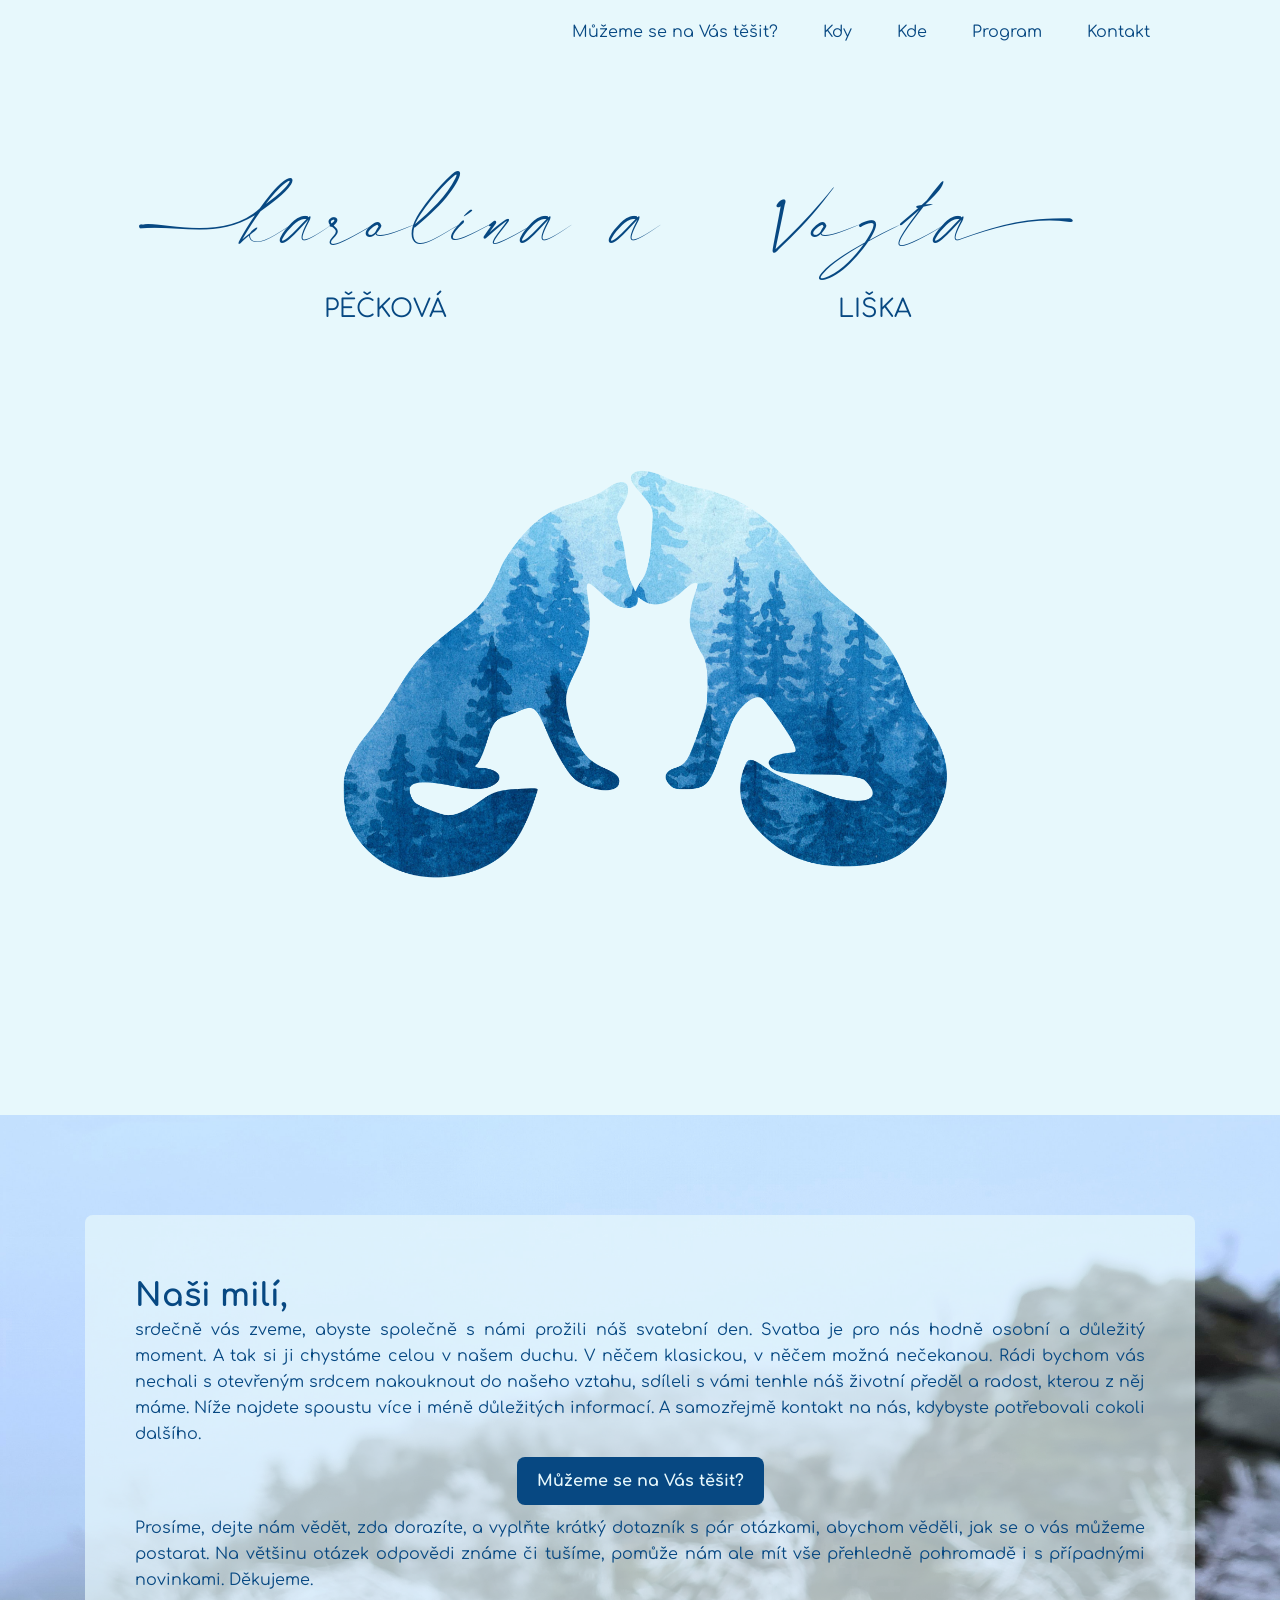
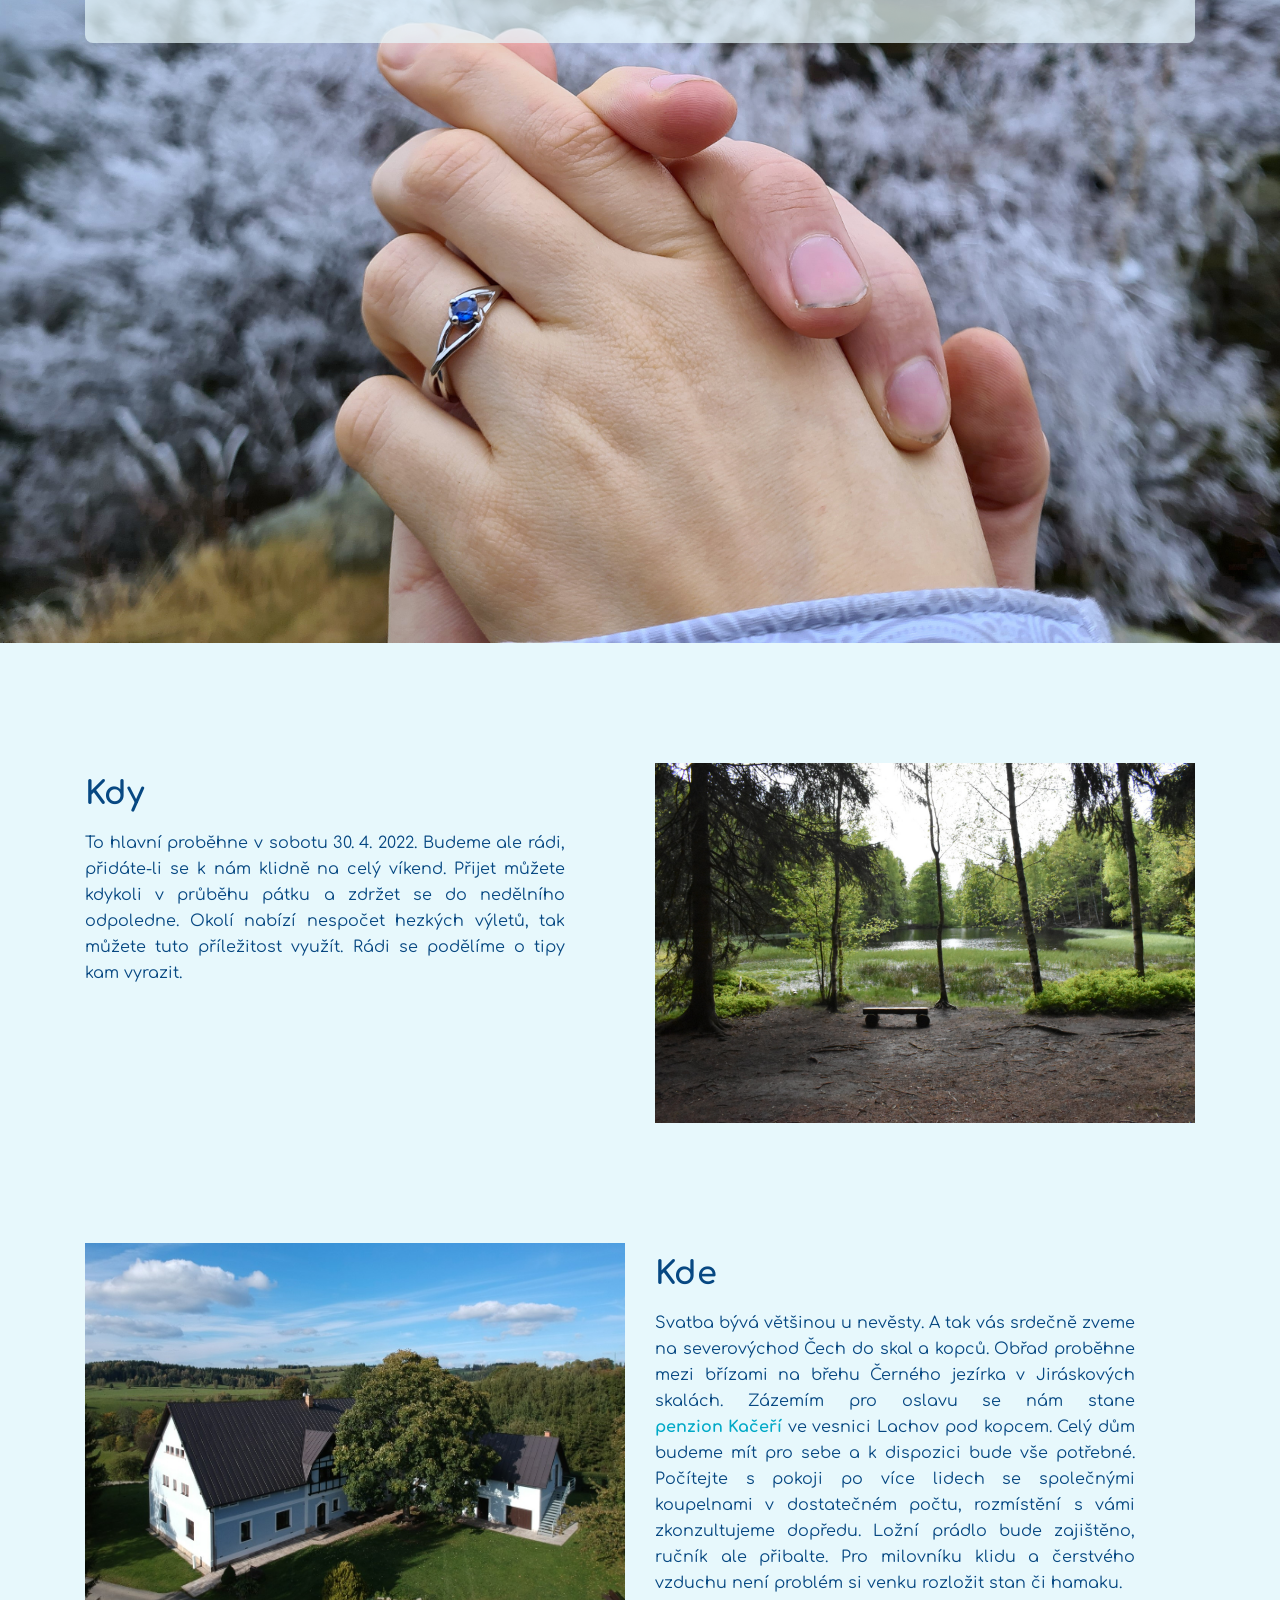
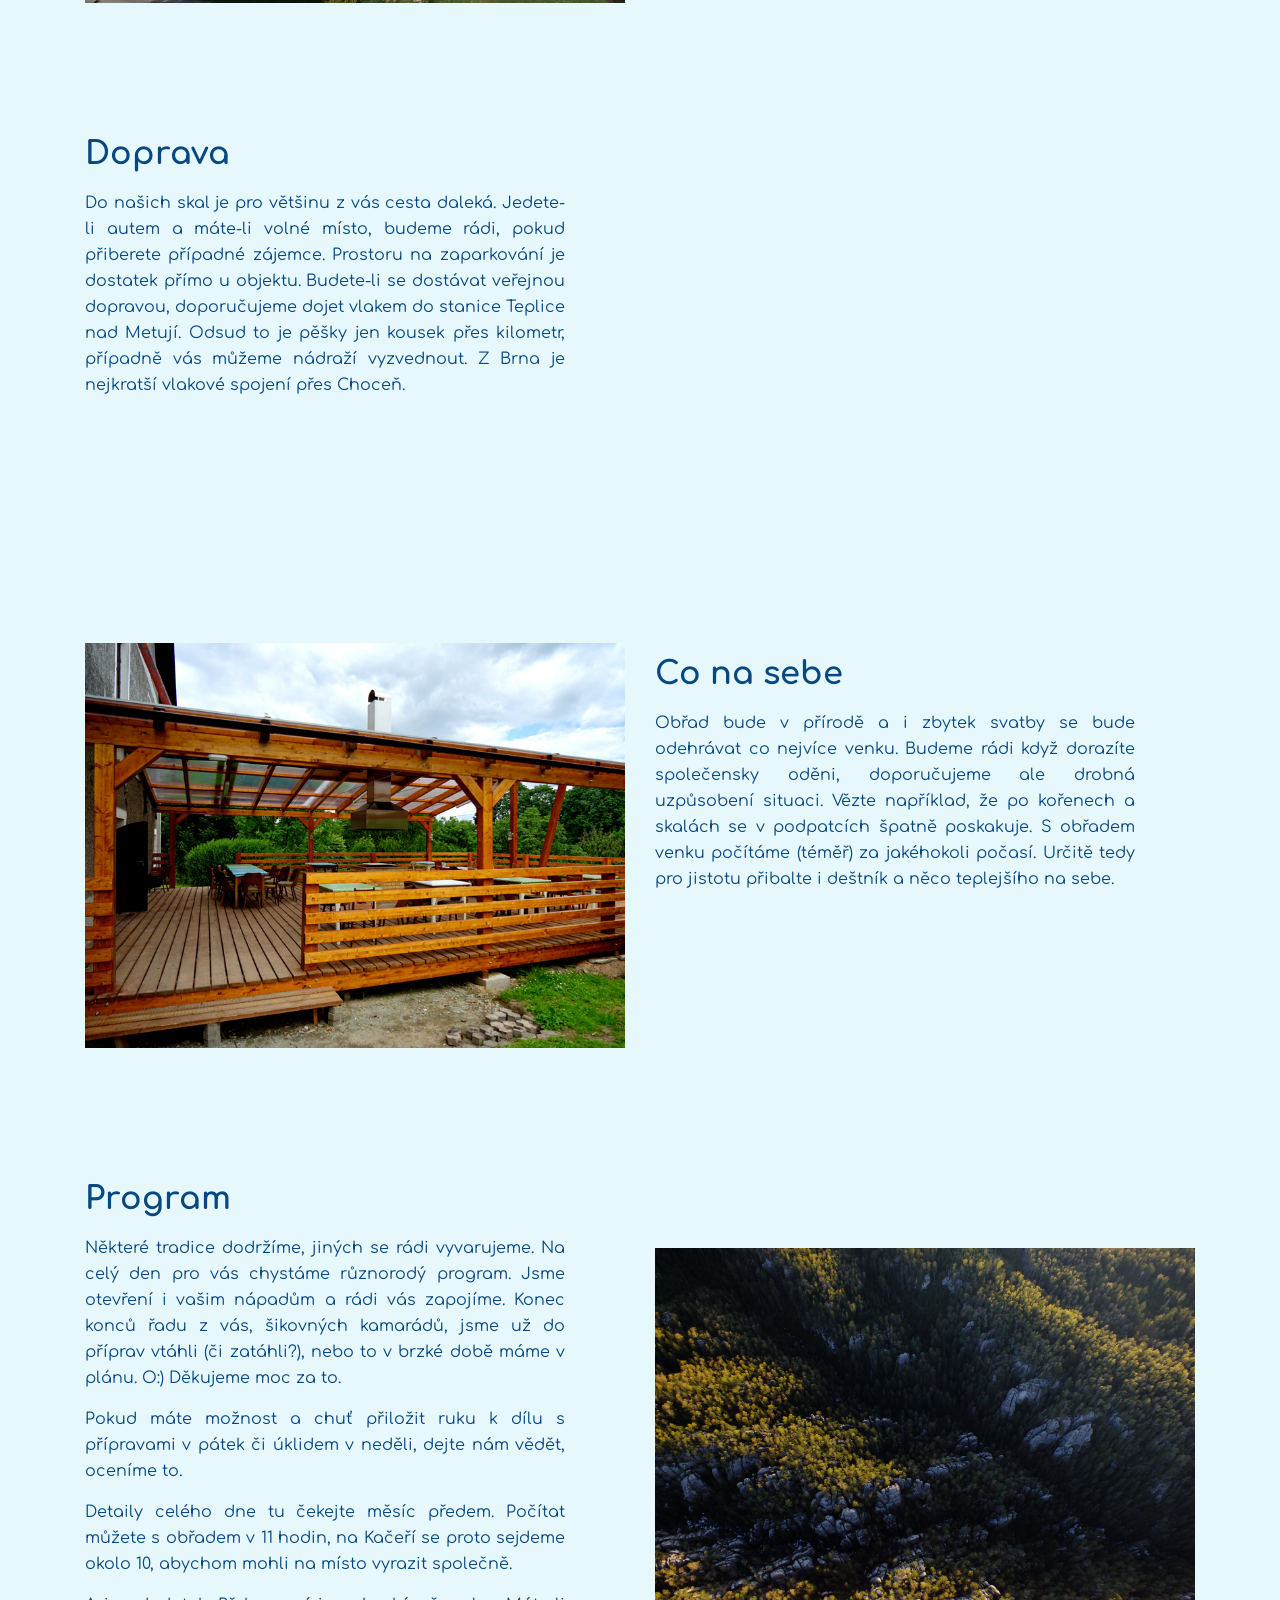
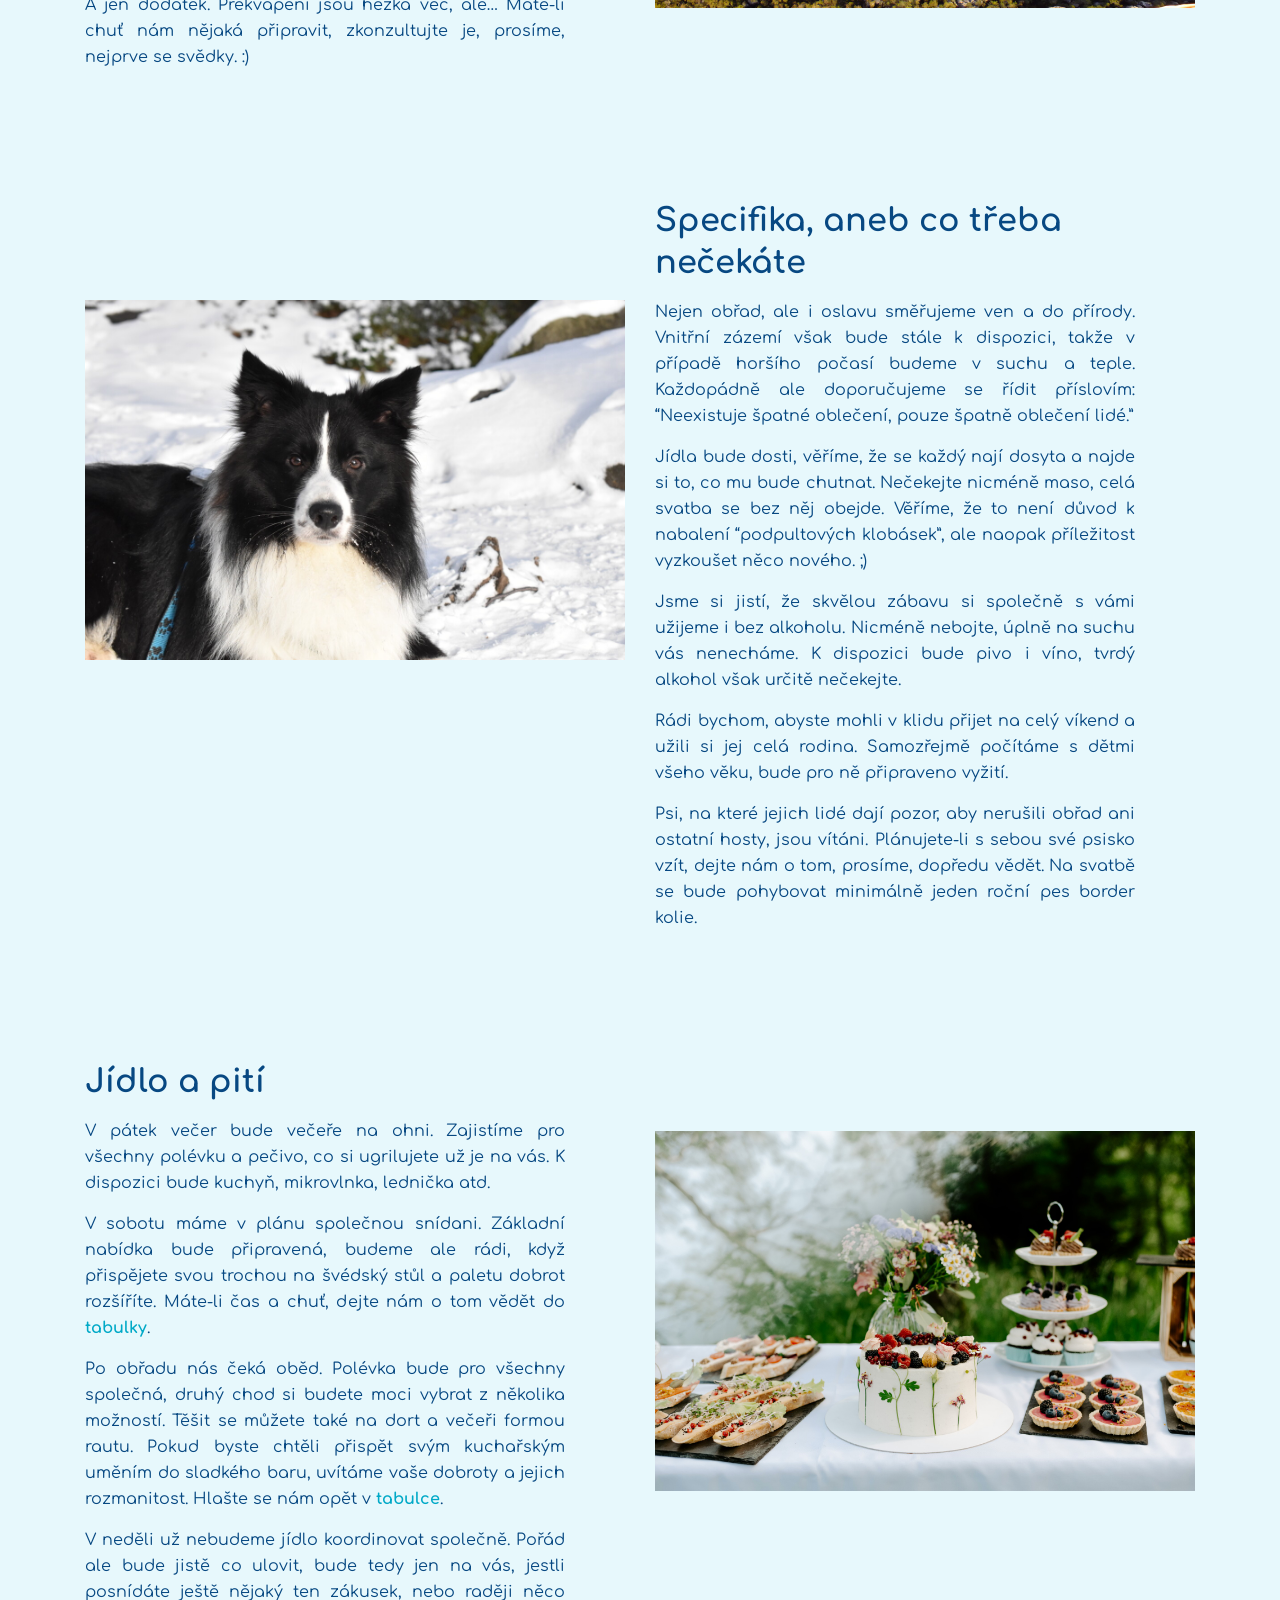
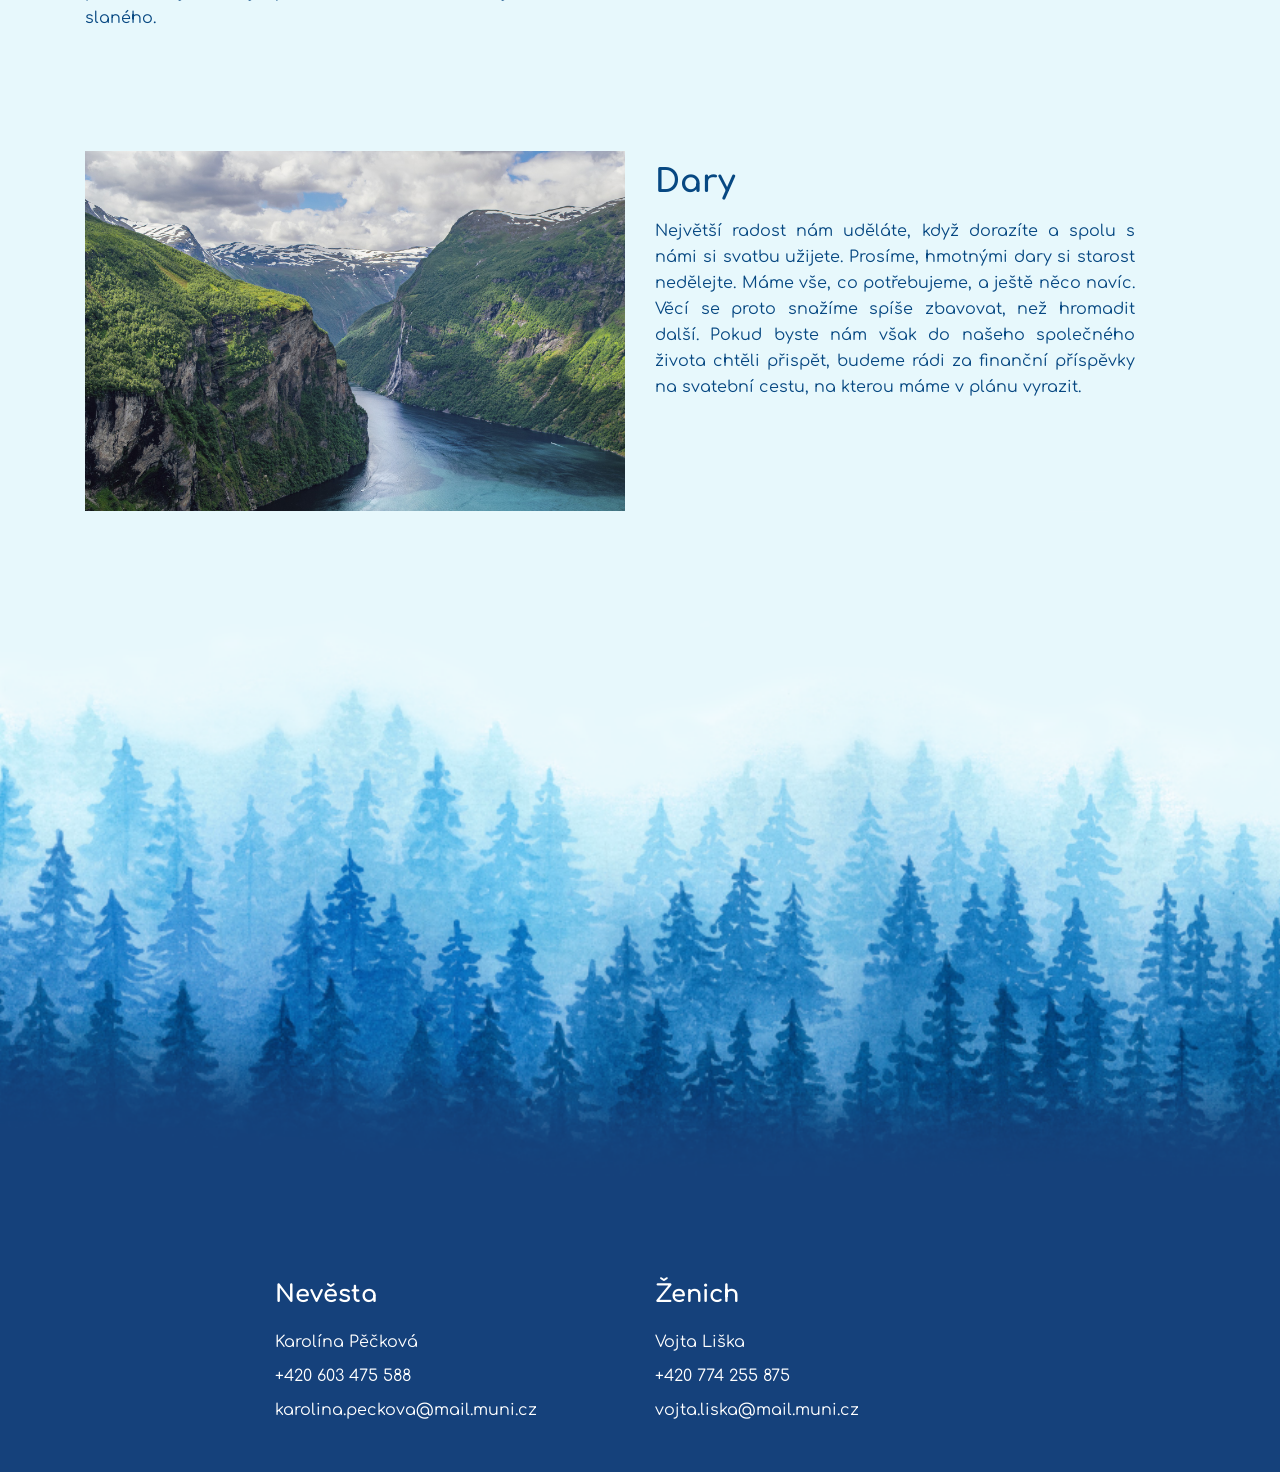
==== index.html @ f33955c3 "cosmetic changes" ====
<!doctype html>
<html class="no-js" lang="en">

<head>
    <meta charset="utf-8">

    <!--====== Title ======-->
    <title>Liščí svatba Kája a Vojta</title>

    <meta name="description" content="">
    <meta name="viewport" content="width=device-width, initial-scale=1">

    <!--====== Favicon Icon ======-->
    <link rel="shortcut icon" href="assets/images/listicky.png" type="image/png">

    <!--====== Animate CSS ======-->
    <link rel="stylesheet" href="assets/css/animate.css">

    <!--====== Magnific Popup CSS ======-->
    <link rel="stylesheet" href="assets/css/magnific-popup.css">

    <!--====== Slick CSS ======-->
    <link rel="stylesheet" href="assets/css/slick.css">

    <!--====== Line Icons CSS ======-->
    <link rel="stylesheet" href="assets/css/LineIcons.css">

    <!--====== Font Awesome CSS ======-->
    <link rel="stylesheet" href="assets/css/font-awesome.min.css">

    <!--====== Bootstrap CSS ======-->
    <link rel="stylesheet" href="assets/css/bootstrap.min.css">

    <!--====== Default CSS ======-->
    <link rel="stylesheet" href="assets/css/default.css">

    <!--====== Style CSS ======-->
    <link rel="stylesheet" href="assets/css/style.css">

</head>

<body>
    <!--[if IE]>
    <p class="browserupgrade">You are using an <strong>outdated</strong> browser. Please <a href="https://browsehappy.com/">upgrade your browser</a> to improve your experience and security.</p>
  <![endif]-->


    <!--====== HEADER PART START ======-->

    <header class="header-area">
        <div class="navbar-area">
            <div class="container">
                <div class="row">
                    <div class="col-lg-12">
                        <nav class="navbar navbar-expand-lg">
                            <button class="navbar-toggler" type="button" data-toggle="collapse" data-target="#navbarSupportedContent" aria-controls="navbarSupportedContent" aria-expanded="false" aria-label="Toggle navigation">
                                <span class="toggler-icon"></span>
                                <span class="toggler-icon"></span>
                                <span class="toggler-icon"></span>
                            </button>

                            <div class="collapse navbar-collapse sub-menu-bar" id="navbarSupportedContent">
                                <ul id="nav" class="navbar-nav ml-auto">
                                    <li class="nav-item">
                                        <a class="page-scroll" href="#uvod">Můžeme se na Vás těšit?</a>
                                    </li>
                                    <li class="nav-item">
                                        <a class="page-scroll" href="#kdy">Kdy</a>
                                    </li>
                                    <li class="nav-item">
                                        <a class="page-scroll" href="#kde">Kde</a>
                                    </li>
                                    <li class="nav-item">
                                        <a class="page-scroll" href="#program">Program</a>
                                    </li>
                                    <li class="nav-item">
                                        <a class="page-scroll" href="#footer">Kontakt</a>
                                    </li>
                                </ul>
                            </div> <!-- navbar collapse -->

                        </nav> <!-- navbar -->
                    </div>
                </div> <!-- row -->
            </div> <!-- container -->
        </div> <!-- navbar area -->

        <div id="home" class="header-hero bg_cover">
            <div class="container">
                <div class="row justify-content-center header-hero-wrapper">
                    <!-- <div class="col-lg-12">
                        <div class="header-hero-content text-center">
                            <h1 class="header-title wow fadeIn" data-wow-duration="0s" data-wow-delay="0s">Karolína&nbsp;a&nbsp;Vojta</h1>
                            <h2 class="header-sub-title wow fadeInUp" data-wow-duration="0s" data-wow-delay="0s">Pěčková&emsp;&emsp;&emsp;&emsp;Liška</h2>
                        </div>
                    </div> -->
                    <div class="col-lg-5">
                        <div class="header-hero-content text-center">
                            <h1 class="header-title">arolína</h1>
                            <h2 class="header-sub-title">PĚČKOVÁ</h2>
                        </div>
                    </div>
                    <div class="col-lg-1">
                        <div class="header-hero-content text-center">
                            <h2 class="header-title">a</h2>
                        </div>
                    </div>
                    <div class="col-lg-5">
                        <div class="header-hero-content text-center">
                            <h1 class="header-title"><small>V</small>ojt</h1>
                            <h2 class="header-sub-title-right">LIŠKA</h2>
                        </div>
                    </div>
                </div> <!-- row -->
                <div class="row">
                    <div class="col-lg-12">
                        <div class="header-hero-image text-center wow fadeIn" data-wow-duration="0s" data-wow-delay="0s">
                            <img src="assets/images/listicky1.png" alt="hero">
                        </div> <!-- header hero image -->
                    </div>
                </div> <!-- row -->
            </div> <!-- container -->
        </div> <!-- header hero -->
    </header>

    <!--====== HEADER PART ENDS ======-->

<!--====== SERVICES PART START ======-->

    <section id="uvod" class="uvod-area pt-120">
        <div class="container">
            <div class="text-box">
                <div class="row">
                    <div class="col-lg-12">
                        <div class="section-title">
                            <h1 class="title">Naši milí,</h1>
                        </div> <!-- section title -->
                        <p class="text">srdečně vás zveme, abyste společně s námi prožili náš svatební den. Svatba je pro nás hodně osobní a důležitý moment. A tak si ji chystáme celou v našem duchu. V něčem klasickou, v něčem možná nečekanou. Rádi bychom vás nechali s otevřeným srdcem nakouknout do našeho vztahu, sdíleli s vámi tenhle náš životní předěl a radost, kterou z něj máme.
                            Níže najdete spoustu více i méně důležitých informací. A samozřejmě kontakt na nás, kdybyste potřebovali cokoli dalšího.</p>
                    </div><!-- text box -->
                </div> <!-- row -->
                <div class="row justify-content-center">
                    <a href="https://forms.gle/NUbiHUrCfFYfyPWA7" class="main-btn">Můžeme se na Vás těšit?</a>
                </div>
                <div class="row"></div>
                    <p class="text">Prosíme, dejte nám vědět, zda dorazíte, a vyplňte krátký dotazník s pár otázkami, abychom věděli, jak se o vás můžeme postarat. Na většinu otázek odpovědi známe či tušíme, pomůže nám ale mít vše přehledně pohromadě i s případnými novinkami. Děkujeme.</p>
                </div>
            </div>
        </div> <!-- container -->
    </section>

    <!--====== SERVICES PART ENDS ======-->

    <!--====== ABOUT PART START ======-->

    <section id="kdy" class="about-area pt-70">
        <div class="container">
            <div class="row">
                <div class="col-lg-6">
                    <div class="about-content mt-50">
                        <div class="section-title">
                            <h3 class="title">Kdy</h3>
                        </div> <!-- section title -->
                        <p class="text">To hlavní proběhne v sobotu 30. 4. 2022. Budeme ale rádi, přidáte-li se k nám klidně na celý víkend. Přijet můžete kdykoli v průběhu pátku a zdržet se do nedělního odpoledne. Okolí nabízí nespočet hezkých výletů, tak můžete tuto příležitost využít. Rádi se podělíme o tipy kam vyrazit.</p>
                    </div> <!-- about content -->
                </div>
                <div class="col-lg-6">
                    <div class="about-image text-center mt-50">
                        <img src="assets/images/kdy.jpg" alt="kdy">
                    </div> <!-- about image -->
                </div>
            </div> <!-- row -->
        </div> <!-- container -->
    </section>

    <!--====== ABOUT PART ENDS ======-->

    <!--====== ABOUT PART START ======-->

    <section id = "kde" class="about-area pt-70">
        <div class="container">
            <div class="row">
                <div class="col-lg-6 order-lg-last">
                    <div class="about-content mt-50">
                        <div class="section-title">
                            <h3 class="title">Kde</h3>
                        </div> <!-- section title -->
                        <p class="text">Svatba bývá většinou u nevěsty. A tak vás srdečně zveme na severovýchod Čech do skal a kopců. Obřad proběhne mezi břízami na břehu Černého jezírka v Jiráskových skalách.
                            Zázemím pro oslavu se nám stane <a href="http://www.penzionkaceri.cz/">penzion Kačeří</a> ve vesnici Lachov pod kopcem. Celý dům budeme mít pro sebe a k dispozici bude vše potřebné. Počítejte s pokoji po více lidech se společnými koupelnami v dostatečném počtu, rozmístění s vámi zkonzultujeme dopředu. Ložní prádlo bude zajištěno, ručník ale přibalte. Pro milovníku klidu a čerstvého vzduchu není problém si venku rozložit stan či hamaku.</p>
                    </div> <!-- about content -->
                </div>
                <div class="col-lg-6 order-lg-first">
                    <div class="about-image text-center mt-50">
                        <img src="assets/images/kaceri_shora.jpg" alt="kde">
                    </div> <!-- about image -->
                </div>
            </div> <!-- row -->
        </div> <!-- container -->
    </section>

    <!--====== ABOUT PART ENDS ======-->

    <!--====== ABOUT PART START ======-->

    <section id = "doprava" class="about-area pt-70">
        <div class="container">
            <div class="row">
                <div class="col-lg-6">
                    <div class="about-content mt-50">
                        <div class="section-title">
                            <h3 class="title">Doprava</h3>
                        </div> <!-- section title -->
                        <p class="text">Do našich skal je pro většinu z vás cesta daleká. Jedete-li autem a máte-li volné místo, budeme rádi, pokud přiberete případné zájemce. Prostoru na zaparkování je dostatek přímo u objektu. Budete-li se dostávat veřejnou dopravou, doporučujeme dojet vlakem do stanice Teplice nad Metují. Odsud to je pěšky jen kousek přes kilometr, případně vás můžeme nádraží vyzvednout. Z Brna je nejkratší vlakové spojení přes Choceň.</p>
                    </div> <!-- about content -->
                </div>
                <div class="col-lg-6">
                    <div class="about-image text-center mt-50">
                        <iframe style="border:none" src="https://frame.mapy.cz/s/lekatokezu" width="650" height="400" frameborder="0"></iframe>
                    </div> <!-- about image -->
                </div>
            </div> <!-- row -->
        </div> <!-- container -->
    </section>

    <!--====== ABOUT PART ENDS ======-->

    <!--====== ABOUT PART START ======-->

    <section id = "sebe" class="about-area pt-70">
        <div class="container">
            <div class="row">
                <div class="col-lg-6 order-lg-last">
                    <div class="about-content mt-50">
                        <div class="section-title">
                            <h3 class="title">Co na sebe</h3>
                        </div> <!-- section title -->
                        <p class="text">Obřad bude v přírodě a i zbytek svatby se bude odehrávat co nejvíce venku. Budeme rádi když dorazíte společensky oděni, doporučujeme ale drobná uzpůsobení situaci. Vězte například, že po kořenech a skalách se v podpatcích špatně poskakuje. S obřadem venku počítáme (téměř) za jakéhokoli počasí. Určitě tedy pro jistotu přibalte i deštník a něco teplejšího na sebe.</p>
                    </div> <!-- about content -->
                </div>
                <div class="col-lg-6 order-lg-first">
                    <div class="about-image text-center mt-50">
                        <img src="assets/images/terasa.jpg" alt="terasa">
                    </div> <!-- about image -->
                </div>
            </div> <!-- row -->
        </div> <!-- container -->
    </section>

    <!--====== ABOUT PART ENDS ======-->

    <!--====== ABOUT PART START ======-->

    <section id = "program" class="about-area pt-70">
        <div class="container">
            <div class="row mt-50">
                <div class="col-lg-6">
                    <div class="about-content mt">
                        <div class="section-title">
                            <h3 class="title">Program</h3>
                        </div> <!-- section title -->
                        <p class="text">Některé tradice dodržíme, jiných se rádi vyvarujeme. Na celý den pro vás chystáme různorodý program. Jsme otevření i vašim nápadům a rádi vás zapojíme. Konec konců řadu z vás, šikovných kamarádů, jsme už do příprav vtáhli (či zatáhli?), nebo to v brzké době máme v plánu. O:) Děkujeme moc za to.</p>
                        <p class="text">Pokud máte možnost a chuť přiložit ruku k dílu s přípravami v pátek či úklidem v neděli, dejte nám vědět, oceníme to.</p>
                        <p class="text">Detaily celého dne tu čekejte měsíc předem. Počítat můžete s obřadem v 11 hodin, na Kačeří se proto sejdeme okolo 10, abychom mohli na místo vyrazit společně.</p>
                        <p class="text">A jen dodatek. Překvapení jsou hezká věc, ale… Máte-li chuť nám nějaká připravit, zkonzultujte je, prosíme, nejprve se svědky. :)</p>
                    </div> <!-- about content -->
                </div>
                <div class="col-lg-6">
                    <div class="about-image text-center mt-80">
                        <img src="assets/images/3_program.jpg" alt="program">
                    </div> <!-- about image -->
                </div>
            </div> <!-- row -->
        </div> <!-- container -->
    </section>

    <!--====== ABOUT PART ENDS ======-->

    <!--====== ABOUT PART START ======-->
<!--
    <section id = "specifikace" class="about-area pt-70">
        <div class="container">

            <div class="row">
                <div class="col-lg-6">
                    <div class="about-content">
                        <div class="section-title"> 
                            <h3 class="title">Specifika, aneb co třeba nečekáte</h3>   
                        </div>
                        <ul>           
                            <li class="text">Nejen obřad, ale i oslavu směřujeme ven a do přírody. Vnitřní zázemí však bude stále k dispozici, takže v případě horšího počasí budeme v suchu a teple. Každopádně ale doporučujeme se řídit příslovím: “Neexistuje špatné oblečení, pouze špatně oblečení lidé.”</li>
                            <li class="text">Jídla bude dosti, věříme, že se každý nají dosyta a najde si to, co mu bude chutnat. Nečekejte nicméně maso, celá svatba se bez něj obejde. Věříme, že to není důvod k nabalení “podpultových klobásek”, ale naopak příležitost vyzkoušet něco nového. ;)</li>
                        </ul>
                    </div> 
                </div>
                <div class="col-lg-6">
                    <div class="about-content">
                        <ul>
                            <li class="text">Jsme si jistí, že skvělou zábavu si společně s vámi užijeme i bez alkoholu. Nicméně nebojte, úplně na suchu vás nenecháme. K dispozici bude pivo i víno, tvrdý alkohol však určitě nečekejte.</li>
                            <li class="text">Rádi bychom, abyste mohli v klidu přijet na celý víkend a užili si jej celá rodina. Samozřejmě počítáme s dětmi všeho věku, bude pro ně připraveno vyžití.</li>
                            <li class="text">Psi, na které jejich lidé dají pozor, aby nerušili obřad ani ostatní hosty, jsou vítáni. Plánujete-li s sebou své psisko vzít, dejte nám o tom, prosíme, dopředu vědět. Na svatbě se bude pohybovat minimálně jeden roční pes border kolie.</li>
                        </ul>
                    </div> 
                </div>
            </div>
        </div> 
    </section>

-->

    <section id = "specifikace" class="about-area pt-70">
        <div class="container"> 
            <div class="row mt-50">
                <div class="col-lg-6 order-lg-last">
                    <div class="about-content">
                        <div class="section-title">
                            <h3 class="title">Specifika, aneb co třeba nečekáte</h3>
                        </div>
                        <p class="text">Nejen obřad, ale i oslavu směřujeme ven a do přírody. Vnitřní zázemí však bude stále k dispozici, takže v případě horšího počasí budeme v suchu a teple. Každopádně ale doporučujeme se řídit příslovím: “Neexistuje špatné oblečení, pouze špatně oblečení lidé.”</p>
                        <p class="text">Jídla bude dosti, věříme, že se každý nají dosyta a najde si to, co mu bude chutnat. Nečekejte nicméně maso, celá svatba se bez něj obejde. Věříme, že to není důvod k nabalení “podpultových klobásek”, ale naopak příležitost vyzkoušet něco nového. ;)</p>
                        <p class="text">Jsme si jistí, že skvělou zábavu si společně s vámi užijeme i bez alkoholu. Nicméně nebojte, úplně na suchu vás nenecháme. K dispozici bude pivo i víno, tvrdý alkohol však určitě nečekejte.</p>
                        <p class="text">Rádi bychom, abyste mohli v klidu přijet na celý víkend a užili si jej celá rodina. Samozřejmě počítáme s dětmi všeho věku, bude pro ně připraveno vyžití.</p>
                        <p class="text">Psi, na které jejich lidé dají pozor, aby nerušili obřad ani ostatní hosty, jsou vítáni. Plánujete-li s sebou své psisko vzít, dejte nám o tom, prosíme, dopředu vědět. Na svatbě se bude pohybovat minimálně jeden roční pes border kolie.</p>
                    </div>
                </div>
                <div class="col-lg-6 order-lg-first">
                    <div class="about-image text-center mt-110">
                        <img src="assets/images/shedir.jpg" alt="shedir">
                    </div>
                </div>
                
            </div>
        </div>
    </section>



    <!--====== ABOUT PART ENDS ======-->

    <!--====== ABOUT PART START ======-->

    
    <section id = "jidlo" class="about-area pt-70">
        <div class="container">
            <div class="row mt-50">
                <div class="col-lg-6">
                    <div class="about-content">
                        <div class="section-title">
                            <h3 class="title">Jídlo a pití</h3>
                        </div> <!-- section title -->
                        <p class="text">V pátek večer bude večeře na ohni. Zajistíme pro všechny polévku a pečivo, co si ugrilujete už je na vás. K dispozici bude kuchyň, mikrovlnka, lednička atd.</p>
                        <p class="text">V sobotu máme v plánu společnou snídani. Základní nabídka bude připravená, budeme ale rádi, když přispějete svou trochou na švédský stůl a paletu dobrot rozšíříte. Máte-li čas a chuť, dejte nám o tom vědět do <a href="https://docs.google.com/spreadsheets/d/1vxE58oGPxhlA7XlcHnxNGedODtK5qQWXJw8LiIIcxbQ/edit?usp=sharing">tabulky</a>.</p>
                        <p class="text">Po obřadu nás čeká oběd. Polévka bude pro všechny společná, druhý chod si budete moci vybrat z několika možností. Těšit se můžete také na dort a večeři formou rautu. Pokud byste chtěli přispět svým kuchařským uměním do sladkého baru, uvítáme vaše dobroty a jejich rozmanitost. Hlašte se nám opět v <a href="https://docs.google.com/spreadsheets/d/1vxE58oGPxhlA7XlcHnxNGedODtK5qQWXJw8LiIIcxbQ/edit?usp=sharing">tabulce</a>.</p>
                        <p class="text">V neděli už nebudeme jídlo koordinovat společně. Pořád ale bude jistě co ulovit, bude tedy jen na vás, jestli posnídáte ještě nějaký ten zákusek, nebo raději něco slaného.</p>
                    </div> <!-- about content -->
                </div>
                <div class="col-lg-6">
                    <div class="about-image text-center mt-80">
                        <img src="assets/images/catering.jpg" alt="catering">
                    </div> <!-- about image -->
                </div>
            </div> <!-- row -->
        </div> <!-- container -->
    </section>
    
    <!--====== ABOUT PART ENDS ======-->

    <!--====== ABOUT PART START ======-->

    <section id = "dary" class="about-area pt-70">
        <div class="container">
            <div class="row">
                <div class="col-lg-6 order-lg-last">
                    <div class="about-content mt-50">
                        <div class="section-title">
                            <h3 class="title">Dary</h3>
                        </div> <!-- section title -->
                        <p class="text">Největší radost nám uděláte, když dorazíte a spolu s námi si svatbu užijete. Prosíme, hmotnými dary si starost nedělejte. Máme vše, co potřebujeme, a ještě něco navíc. Věcí se proto snažíme spíše zbavovat, než hromadit další. Pokud byste nám však do našeho společného života chtěli přispět, budeme rádi za finanční příspěvky na svatební cestu, na kterou máme v plánu vyrazit.</p>
                    </div> <!-- about content -->
                </div>
                <div class="col-lg-6 order-lg-first">
                    <div class="about-image text-center mt-50">
                        <img src="assets/images/norsko1.jpg" alt="dary">
                    </div> <!-- about image -->
                </div>
            </div> <!-- row -->
        </div> <!-- container -->
    </section>

    <!--====== ABOUT PART ENDS ======-->




    <!--====== FOOTER PART START ======-->

    <footer id="footer" class="footer-area pt-120">
        <div class="container">
            <div class="footer-widget pb-50">
                <div class="row justify-content-center">
                    <div class="col-lg-4 col-md-5">
                        <div class="footer-contact mt-50 wow fadeIn" data-wow-duration="0s" data-wow-delay="0s">
                            <div class="footer-title">
                                <h4 class="title">Nevěsta</h4>
                            </div>
                            <ul class="contact">
                                <li>Karolína Pěčková</li>
                                <li>+420 603 475 588</li>
                                <li>karolina.peckova@mail.muni.cz</li>
                            </ul>
                        </div> <!-- footer contact -->
                    </div>
                    <div class="col-lg-4 col-md-5">
                        <div class="footer-contact mt-50 wow fadeIn" data-wow-duration="0s" data-wow-delay="0s">
                            <div class="footer-title">
                                <h4 class="title">Ženich</h4>
                            </div>
                            <ul class="contact">
                                <li>Vojta Liška</li>
                                <li>+420 774 255 875</li>
                                <li>vojta.liska@mail.muni.cz</li>
                            </ul>
                        </div> <!-- footer contact -->
                    </div>
                </div> <!-- row -->
            </div> <!-- footer widget -->
        </div> <!-- container -->
    </footer>

    <!--====== FOOTER PART ENDS ======-->

    <!--====== BACK TOP TOP PART START ======-->

    <a href="#" class="back-to-top"><i class="lni-chevron-up" style="color: #074882ff; font-weight: 900;"></i></a>

    <!--====== BACK TOP TOP PART ENDS ======-->

    <!--====== PART START ======-->

<!--
    <section class="">
        <div class="container">
            <div class="row">
                <div class="col-lg-"></div>
            </div>
        </div>
    </section>
-->

    <!--====== PART ENDS ======-->




    <!--====== Jquery js ======-->
    <script src="assets/js/vendor/jquery-1.12.4.min.js"></script>
    <script src="assets/js/vendor/modernizr-3.7.1.min.js"></script>

    <!--====== Bootstrap js ======-->
    <script src="assets/js/popper.min.js"></script>
    <script src="assets/js/bootstrap.min.js"></script>

    <!--====== Plugins js ======-->
    <script src="assets/js/plugins.js"></script>

    <!--====== Slick js ======-->
    <script src="assets/js/slick.min.js"></script>

    <!--====== Ajax Contact js ======-->
    <script src="assets/js/ajax-contact.js"></script>

    <!--====== Counter Up js ======-->
    <script src="assets/js/waypoints.min.js"></script>
    <script src="assets/js/jquery.counterup.min.js"></script>

    <!--====== Magnific Popup js ======-->
    <script src="assets/js/jquery.magnific-popup.min.js"></script>

    <!--====== Scrolling Nav js ======-->
    <script src="assets/js/jquery.easing.min.js"></script>
    <script src="assets/js/scrolling-nav.js"></script>

    <!--====== wow js ======-->
    <!-- <script src="assets/js/wow.min.js"></script> -->

    <!--====== Particles js ======-->
    <!-- <script src="assets/js/particles.min.js"></script> -->

    <!--====== Main js ======-->
    <script src="assets/js/main.js"></script>

</body>

</html>
---- assets/css/default.css ----
/* Deafult Margin & Padding */
/*-- Margin Top --*/
.mt-5 {
	margin-top: 5px;
}
.mt-10 {
	margin-top: 10px;
}
.mt-15 {
	margin-top: 15px;
}
.mt-20 {
	margin-top: 20px;
}
.mt-25 {
	margin-top: 25px;
}
.mt-30 {
	margin-top: 30px;
}
.mt-35 {
	margin-top: 35px;
}
.mt-40 {
	margin-top: 40px;
}
.mt-45 {
	margin-top: 45px;
}
.mt-50 {
	margin-top: 50px;
}
.mt-55 {
	margin-top: 55px;
}
.mt-60 {
	margin-top: 60px;
}
.mt-65 {
	margin-top: 65px;
}
.mt-70 {
	margin-top: 70px;
}
.mt-75 {
	margin-top: 75px;
}
.mt-80 {
	margin-top: 80px;
}
.mt-85 {
	margin-top: 85px;
}
.mt-90 {
	margin-top: 90px;
}
.mt-95 {
	margin-top: 95px;
}
.mt-100 {
	margin-top: 100px;
}
.mt-105 {
	margin-top: 105px;
}
.mt-110 {
	margin-top: 110px;
}
.mt-115 {
	margin-top: 115px;
}
.mt-120 {
	margin-top: 120px;
}
.mt-125 {
	margin-top: 125px;
}
.mt-130 {
	margin-top: 130px;
}
.mt-135 {
	margin-top: 135px;
}
.mt-140 {
	margin-top: 140px;
}
.mt-145 {
	margin-top: 145px;
}
.mt-150 {
	margin-top: 150px;
}
.mt-155 {
	margin-top: 155px;
}
.mt-160 {
	margin-top: 160px;
}
.mt-165 {
	margin-top: 165px;
}
.mt-170 {
	margin-top: 170px;
}
.mt-175 {
	margin-top: 175px;
}
.mt-180 {
	margin-top: 180px;
}
.mt-185 {
	margin-top: 185px;
}
.mt-190 {
	margin-top: 190px;
}
.mt-195 {
	margin-top: 195px;
}
.mt-200 {
	margin-top: 200px;
}
/*-- Margin Bottom --*/

.mb-5 {
	margin-bottom: 5px;
}
.mb-10 {
	margin-bottom: 10px;
}
.mb-15 {
	margin-bottom: 15px;
}
.mb-20 {
	margin-bottom: 20px;
}
.mb-25 {
	margin-bottom: 25px;
}
.mb-30 {
	margin-bottom: 30px;
}
.mb-35 {
	margin-bottom: 35px;
}
.mb-40 {
	margin-bottom: 40px;
}
.mb-45 {
	margin-bottom: 45px;
}
.mb-50 {
	margin-bottom: 50px;
}
.mb-55 {
	margin-bottom: 55px;
}
.mb-60 {
	margin-bottom: 60px;
}
.mb-65 {
	margin-bottom: 65px;
}
.mb-70 {
	margin-bottom: 70px;
}
.mb-75 {
	margin-bottom: 75px;
}
.mb-80 {
	margin-bottom: 80px;
}
.mb-85 {
	margin-bottom: 85px;
}
.mb-90 {
	margin-bottom: 90px;
}
.mb-95 {
	margin-bottom: 95px;
}
.mb-100 {
	margin-bottom: 100px;
}
.mb-105 {
	margin-bottom: 105px;
}
.mb-110 {
	margin-bottom: 110px;
}
.mb-115 {
	margin-bottom: 115px;
}
.mb-120 {
	margin-bottom: 120px;
}
.mb-125 {
	margin-bottom: 125px;
}
.mb-130 {
	margin-bottom: 130px;
}
.mb-135 {
	margin-bottom: 135px;
}
.mb-140 {
	margin-bottom: 140px;
}
.mb-145 {
	margin-bottom: 145px;
}
.mb-150 {
	margin-bottom: 150px;
}
.mb-155 {
	margin-bottom: 155px;
}
.mb-160 {
	margin-bottom: 160px;
}
.mb-165 {
	margin-bottom: 165px;
}
.mb-170 {
	margin-bottom: 170px;
}
.mb-175 {
	margin-bottom: 175px;
}
.mb-180 {
	margin-bottom: 180px;
}
.mb-185 {
	margin-bottom: 185px;
}
.mb-190 {
	margin-bottom: 190px;
}
.mb-195 {
	margin-bottom: 195px;
}
.mb-200 {
	margin-bottom: 200px;
}
/*-- margin left --*/
.ml-5 {
	margin-left: 5px;
}
.ml-10 {
	margin-left: 10px;
}
.ml-15 {
	margin-left: 15px;
}
.ml-20 {
	margin-left: 20px;
}
.ml-25 {
	margin-left: 25px;
}
.ml-30 {
	margin-left: 30px;
}
.ml-35 {
	margin-left: 35px;
}
.ml-40 {
	margin-left: 40px;
}
.ml-45 {
	margin-left: 45px;
}
.ml-50 {
	margin-left: 50px;
}
.ml-55 {
	margin-left: 55px;
}
.ml-60 {
	margin-left: 60px;
}
.ml-65 {
	margin-left: 65px;
}
.ml-70 {
	margin-left: 70px;
}
.ml-75 {
	margin-left: 75px;
}
.ml-80 {
	margin-left: 80px;
}
.ml-85 {
	margin-left: 85px;
}
.ml-90 {
	margin-left: 90px;
}
.ml-95 {
	margin-left: 95px;
}
.ml-100 {
	margin-left: 100px;
}
.ml-105 {
	margin-left: 105px;
}
.ml-110 {
	margin-left: 110px;
}
.ml-115 {
	margin-left: 115px;
}
.ml-120 {
	margin-left: 120px;
}
.ml-125 {
	margin-left: 125px;
}
.ml-130 {
	margin-left: 130px;
}
.ml-135 {
	margin-left: 135px;
}
.ml-140 {
	margin-left: 140px;
}
.ml-145 {
	margin-left: 145px;
}
.ml-150 {
	margin-left: 150px;
}
.ml-155 {
	margin-left: 155px;
}
.ml-160 {
	margin-left: 160px;
}
.ml-165 {
	margin-left: 165px;
}
.ml-170 {
	margin-left: 170px;
}
.ml-175 {
	margin-left: 175px;
}
.ml-180 {
	margin-left: 180px;
}
.ml-185 {
	margin-left: 185px;
}
.ml-190 {
	margin-left: 190px;
}
.ml-195 {
	margin-left: 195px;
}
.ml-200 {
	margin-left: 200px;
}
/*-- margin right --*/
.mr-5 {
	margin-right: 5px;
}
.mr-10 {
	margin-right: 10px;
}
.mr-15 {
	margin-right: 15px;
}
.mr-20 {
	margin-right: 20px;
}
.mr-25 {
	margin-right: 25px;
}
.mr-30 {
	margin-right: 30px;
}
.mr-35 {
	margin-right: 35px;
}
.mr-40 {
	margin-right: 40px;
}
.mr-45 {
	margin-right: 45px;
}
.mr-50 {
	margin-right: 50px;
}
.mr-55 {
	margin-right: 55px;
}
.mr-60 {
	margin-right: 60px;
}
.mr-65 {
	margin-right: 65px;
}
.mr-70 {
	margin-right: 70px;
}
.mr-75 {
	margin-right: 75px;
}
.mr-80 {
	margin-right: 80px;
}
.mr-85 {
	margin-right: 85px;
}
.mr-90 {
	margin-right: 90px;
}
.mr-95 {
	margin-right: 95px;
}
.mr-100 {
	margin-right: 100px;
}
.mr-105 {
	margin-right: 105px;
}
.mr-110 {
	margin-right: 110px;
}
.mr-115 {
	margin-right: 115px;
}
.mr-120 {
	margin-right: 120px;
}
.mr-125 {
	margin-right: 125px;
}
.mr-130 {
	margin-right: 130px;
}
.mr-135 {
	margin-right: 135px;
}
.mr-140 {
	margin-right: 140px;
}
.mr-145 {
	margin-right: 145px;
}
.mr-150 {
	margin-right: 150px;
}
.mr-155 {
	margin-right: 155px;
}
.mr-160 {
	margin-right: 160px;
}
.mr-165 {
	margin-right: 165px;
}
.mr-170 {
	margin-right: 170px;
}
.mr-175 {
	margin-right: 175px;
}
.mr-180 {
	margin-right: 180px;
}
.mr-185 {
	margin-right: 185px;
}
.mr-190 {
	margin-right: 190px;
}
.mr-195 {
	margin-right: 195px;
}
.mr-200 {
	margin-right: 200px;
}


/*-- Padding Top --*/

.pt-5 {
	padding-top: 5px;
}
.pt-10 {
	padding-top: 10px;
}
.pt-15 {
	padding-top: 15px;
}
.pt-20 {
	padding-top: 20px;
}
.pt-25 {
	padding-top: 25px;
}
.pt-30 {
	padding-top: 30px;
}
.pt-35 {
	padding-top: 35px;
}
.pt-40 {
	padding-top: 40px;
}
.pt-45 {
	padding-top: 45px;
}
.pt-50 {
	padding-top: 50px;
}
.pt-55 {
	padding-top: 55px;
}
.pt-60 {
	padding-top: 60px;
}
.pt-65 {
	padding-top: 65px;
}
.pt-70 {
	padding-top: 70px;
}
.pt-75 {
	padding-top: 75px;
}
.pt-80 {
	padding-top: 80px;
}
.pt-85 {
	padding-top: 85px;
}
.pt-90 {
	padding-top: 90px;
}
.pt-95 {
	padding-top: 95px;
}
.pt-100 {
	padding-top: 100px;
}
.pt-105 {
	padding-top: 105px;
}
.pt-110 {
	padding-top: 110px;
}
.pt-115 {
	padding-top: 115px;
}
.pt-120 {
	padding-top: 120px;
}
.pt-125 {
	padding-top: 125px;
}
.pt-130 {
	padding-top: 130px;
}
.pt-135 {
	padding-top: 135px;
}
.pt-140 {
	padding-top: 140px;
}
.pt-145 {
	padding-top: 145px;
}
.pt-150 {
	padding-top: 150px;
}
.pt-155 {
	padding-top: 155px;
}
.pt-160 {
	padding-top: 160px;
}
.pt-165 {
	padding-top: 165px;
}
.pt-170 {
	padding-top: 170px;
}
.pt-175 {
	padding-top: 175px;
}
.pt-180 {
	padding-top: 180px;
}
.pt-185 {
	padding-top: 185px;
}
.pt-190 {
	padding-top: 190px;
}
.pt-195 {
	padding-top: 195px;
}
.pt-200 {
	padding-top: 200px;
}
/*-- Padding Bottom --*/

.pb-5 {
	padding-bottom: 5px;
}
.pb-10 {
	padding-bottom: 10px;
}
.pb-15 {
	padding-bottom: 15px;
}
.pb-20 {
	padding-bottom: 20px;
}
.pb-25 {
	padding-bottom: 25px;
}
.pb-30 {
	padding-bottom: 30px;
}
.pb-35 {
	padding-bottom: 35px;
}
.pb-40 {
	padding-bottom: 40px;
}
.pb-45 {
	padding-bottom: 45px;
}
.pb-50 {
	padding-bottom: 50px;
}
.pb-55 {
	padding-bottom: 55px;
}
.pb-60 {
	padding-bottom: 60px;
}
.pb-65 {
	padding-bottom: 65px;
}
.pb-70 {
	padding-bottom: 70px;
}
.pb-75 {
	padding-bottom: 75px;
}
.pb-80 {
	padding-bottom: 80px;
}
.pb-85 {
	padding-bottom: 85px;
}
.pb-90 {
	padding-bottom: 90px;
}
.pb-95 {
	padding-bottom: 95px;
}
.pb-100 {
	padding-bottom: 100px;
}
.pb-105 {
	padding-bottom: 105px;
}
.pb-110 {
	padding-bottom: 110px;
}
.pb-115 {
	padding-bottom: 115px;
}
.pb-120 {
	padding-bottom: 120px;
}
.pb-125 {
	padding-bottom: 125px;
}
.pb-130 {
	padding-bottom: 130px;
}
.pb-135 {
	padding-bottom: 135px;
}
.pb-140 {
	padding-bottom: 140px;
}
.pb-145 {
	padding-bottom: 145px;
}
.pb-150 {
	padding-bottom: 150px;
}
.pb-155 {
	padding-bottom: 155px;
}
.pb-160 {
	padding-bottom: 160px;
}
.pb-165 {
	padding-bottom: 165px;
}
.pb-170 {
	padding-bottom: 170px;
}
.pb-175 {
	padding-bottom: 175px;
}
.pb-180 {
	padding-bottom: 180px;
}
.pb-185 {
	padding-bottom: 185px;
}
.pb-190 {
	padding-bottom: 190px;
}
.pb-195 {
	padding-bottom: 195px;
}
.pb-200 {
	padding-bottom: 200px;
}

/*-- Padding left --*/

.pl-0 {
	padding-left: 0px;
}
.pl-5 {
	padding-left: 5px;
}
.pl-10 {
	padding-left: 10px;
}
.pl-15 {
	padding-left: 15px;
}
.pl-20 {
	padding-left: 20px;
}
.pl-25 {
	padding-left: 25px;
}
.pl-30 {
	padding-left: 30px;
}
.pl-35 {
	padding-left: 35px;
}
.pl-40 {
	padding-left: 40px;
}
.pl-45 {
	padding-left: 45px;
}
.pl-50 {
	padding-left: 50px;
}
.pl-55 {
	padding-left: 55px;
}
.pl-60 {
	padding-left: 60px;
}
.pl-65 {
	padding-left: 65px;
}
.pl-70 {
	padding-left: 70px;
}
.pl-75 {
	padding-left: 75px;
}
.pl-80 {
	padding-left: 80px;
}
.pl-85 {
	padding-left: 85px;
}
.pl-90 {
	padding-left: 90px;
}
.pl-100 {
	padding-left: 100px;
}
.pl-105 {
	padding-left: 105px;
}
.pl-110 {
	padding-left: 110px;
}
.pl-115 {
	padding-left: 115px;
}
.pl-120 {
	padding-left: 120px;
}
.pl-125 {
	padding-left: 125px;
}
/*-- Padding right --*/

.pr-0 {
	padding-right: 0px;
}
.pr-5 {
	padding-right: 5px;
}
.pr-10 {
	padding-right: 10px;
}
.pr-15 {
	padding-right: 15px;
}
.pr-20 {
	padding-right: 20px;
}
.pr-25 {
	padding-right: 25px;
}
.pr-30 {
	padding-right: 30px;
}
.pr-35 {
	padding-right: 35px;
}
.pr-40 {
	padding-right: 40px;
}
.pr-45 {
	padding-right: 45px;
}
.pr-50 {
	padding-right: 50px;
}
.pr-55 {
	padding-right: 55px;
}
.pr-60 {
	padding-right: 60px;
}
.pr-65 {
	padding-right: 65px;
}
.pr-70 {
	padding-right: 70px;
}
.pr-75 {
	padding-right: 75px;
}
.pr-80 {
	padding-right: 80px;
}
.pr-85 {
	padding-right: 85px;
}
.pr-90 {
	padding-right: 90px;
}
.pr-95 {
	padding-right: 95px;
}
.pr-100 {
	padding-right: 100px;
}
.pr-105 {
	padding-right: 105px;
}
/* Background Color */

.gray-bg {
	background: #f6f6f6;
}
.white-bg {
	background: #fff;
}
.black-bg {
	background: #222;
}
/* Color */

.white {
	color: #fff;
}
.black {
	color: #222;
}
/* black overlay */

[data-overlay] {
	position: relative;
}
[data-overlay]::before {
	background: #000 none repeat scroll 0 0;
	content: "";
	height: 100%;
	left: 0;
	position: absolute;
	top: 0;
	width: 100%;
	z-index: 1;
}
[data-overlay="3"]::before {
	opacity: 0.3;
}
[data-overlay="4"]::before {
	opacity: 0.4;
}
[data-overlay="5"]::before {
	opacity: 0.5;
}
[data-overlay="6"]::before {
	opacity: 0.6;
}
[data-overlay="7"]::before {
	opacity: 0.7;
}
[data-overlay="8"]::before {
	opacity: 0.8;
}
[data-overlay="9"]::before {
	opacity: 0.9;
}
---- assets/css/style.css ----
/*-----------------------------------------------------------------------------------

    Template Name: Sass Landing Page,
    Template URI: site.com
    Description: Sass Landing Page,
    Author: Uideck
    Author URI: https://uideck.com/
    Support: https://uideck.com/support/
    Version: 1.0

-----------------------------------------------------------------------------------

    CSS INDEX
    ===================

    01.COMMON
    02.HEADER
    03.BRAND
    04.SERVICES
    05.ABOUT
    06.VIDEO COUNTER
    07.TEAM
    08.TESTIMONIAL
    09.BLOG
    10.SUBSCRIBE
    11.FOOTER

-----------------------------------------------------------------------------------*/
/*===========================
     01.COMMON css
===========================*/

@import url("https://fonts.googleapis.com/css?family=Poppins:400,700|Lato:300,400,700&display=swap");

@font-face {
  font-family: 'Jessy';
  src: url("../fonts/Jessy-Ohio.otf") format("opentype");
}

@font-face {
  font-family: 'textfont';
  src: url("../fonts/Comfortaa-Regular.ttf") format('truetype');
  /* Safari, Android, iOS */
}

@font-face {
  font-family: 'textfontBold';
  src: url("../fonts/Comfortaa-Bold.ttf") format('truetype');
  /* Safari, Android, iOS */
}

body {
  font-family: "textfont", sans-serif;
  font-style: normal;
  color: #074882ff;
  overflow-x: hidden;
}

* {
  margin: 0;
  padding: 0;
  -webkit-box-sizing: border-box;
  -moz-box-sizing: border-box;
  box-sizing: border-box;
}

img,
iframe {
  max-width: 100%;
}

a:focus,
input:focus,
textarea:focus,
button:focus {
  text-decoration: none;
  outline: none;
}

a:focus,
a:hover {
  text-decoration: none;
}

i,
span,
a {
  display: inline-block;
  color: rgb(0, 169, 199);
  font-family: "textfontBold";
}

audio,
canvas,
iframe,
img,
svg,
iframe,
video {
  vertical-align: middle;
}

h1,
h2,
h3,
h4,
h5,
h6 {
  font-family: "textfontBold";
  color: #074882ff;
  margin: 0px;
}

h1 {
  font-size: 48px;
}

h2 {
  font-size: 36px;
}

h3 {
  font-size: 28px;
}

h4 {
  font-size: 22px;
}

h5 {
  font-size: 18px;
}

h6 {
  font-size: 16px;
}

ul, ol {
  margin: 0px;
  padding: 0px;
  list-style-type: none;
}

p {
  font-size: 16px;
  line-height: 26px;
  color: #074882ff;
  margin: 0px;
}

.bg_cover {
  background-position: center center;
  background-size: cover;
  background-repeat: no-repeat;
  width: 100%;
  height: 100%;
}

/*===== All Slick Slide Outline Style =====*/
.slick-slide {
  outline: 0;
}

/*===== All Button Style =====*/
.main-btn {
  display: inline-block;
  text-align: center;
  white-space: nowrap;
  vertical-align: middle;
  -webkit-user-select: none;
  -moz-user-select: none;
  -ms-user-select: none;
  user-select: none;
  padding: 0px 20px;
  font-size: 16px;
  line-height: 48px;
  border-radius: 8px;
  border: 0;
  color: #e7f8fcff;
  cursor: pointer;
  z-index: 5;
  background: #074882ff;
  background-size: 200%;
  margin-bottom:10px; 
  margin-top:10px;
}

.main-btn:hover {
  color: #fff;
}

/*===== All SECTION TITLE Style ===== #2d8dd9ff 0%, #074882ff*/
.section-title .line {
  background: #074882ff;
  width: 150px;
  height: 5px;
  margin-bottom: 10px !important;
}

.section-title .title {
  font-size: 38px;
  line-height: 42px;
}

@media (max-width: 767px) {
  .section-title .title {
    font-size: 20px;
  }
}

@media only screen and (min-width: 576px) and (max-width: 767px) {
  .section-title .title {
    font-size: 30px;
  }
}

.section-title .title span {
  display: contents;
}

/*===== All Section Title Style =====*/
.section-title .sub-title {
  font-size: 18px;
  color: #361CC1;
  text-transform: uppercase;
}

@media (max-width: 767px) {
  .section-title .sub-title {
    font-size: 16px;
  }
}

.section-title .title {
  font-size: 32px;
  padding-top: 10px;
}

@media only screen and (min-width: 992px) and (max-width: 1199px) {
  .section-title .title {
    font-size: 30px;
  }
}

@media (max-width: 767px) {
  .section-title .title {
    font-size: 24px;
  }
}

.section-title .title span {
  display: contents;
}

/*===== All Slick Slide Outline Style =====*/
.slick-slide {
  outline: 0;
}

/*===== All Preloader Style =====*/
.preloader {
  /* Body Overlay */
  position: fixed;
  top: 0;
  left: 0;
  display: table;
  height: 100%;
  width: 100%;
  /* Change Background Color */
  background: #e7f8fcff;
  z-index: 99999;
}

.preloader .loader {
  display: table-cell;
  vertical-align: middle;
  text-align: center;
}

.preloader .loader .ytp-spinner {
  position: absolute;
  left: 50%;
  top: 50%;
  width: 64px;
  margin-left: -32px;
  z-index: 18;
  pointer-events: none;
}

.preloader .loader .ytp-spinner .ytp-spinner-container {
  pointer-events: none;
  position: absolute;
  width: 100%;
  padding-bottom: 100%;
  top: 50%;
  left: 50%;
  margin-top: -50%;
  margin-left: -50%;
  -webkit-animation: ytp-spinner-linspin 1568.23529647ms linear infinite;
  -moz-animation: ytp-spinner-linspin 1568.23529647ms linear infinite;
  -o-animation: ytp-spinner-linspin 1568.23529647ms linear infinite;
  animation: ytp-spinner-linspin 1568.23529647ms linear infinite;
}

.preloader .loader .ytp-spinner .ytp-spinner-container .ytp-spinner-rotator {
  position: absolute;
  width: 100%;
  height: 100%;
  -webkit-animation: ytp-spinner-easespin 5332ms cubic-bezier(0.4, 0, 0.2, 1) infinite both;
  -moz-animation: ytp-spinner-easespin 5332ms cubic-bezier(0.4, 0, 0.2, 1) infinite both;
  -o-animation: ytp-spinner-easespin 5332ms cubic-bezier(0.4, 0, 0.2, 1) infinite both;
  animation: ytp-spinner-easespin 5332ms cubic-bezier(0.4, 0, 0.2, 1) infinite both;
}

.preloader .loader .ytp-spinner .ytp-spinner-container .ytp-spinner-rotator .ytp-spinner-left {
  position: absolute;
  top: 0;
  left: 0;
  bottom: 0;
  overflow: hidden;
  right: 50%;
}

.preloader .loader .ytp-spinner .ytp-spinner-container .ytp-spinner-rotator .ytp-spinner-right {
  position: absolute;
  top: 0;
  right: 0;
  bottom: 0;
  overflow: hidden;
  left: 50%;
}

.preloader .loader .ytp-spinner-circle {
  box-sizing: border-box;
  position: absolute;
  width: 200%;
  height: 100%;
  border-style: solid;
  /* Spinner Color */
  border-color: #074882ff #074882ff #e7f8fcff;
  border-radius: 50%;
  border-width: 6px;
}

.preloader .loader .ytp-spinner-left .ytp-spinner-circle {
  left: 0;
  right: -100%;
  border-right-color: #E1E1E1;
  -webkit-animation: ytp-spinner-left-spin 1333ms cubic-bezier(0.4, 0, 0.2, 1) infinite both;
  -moz-animation: ytp-spinner-left-spin 1333ms cubic-bezier(0.4, 0, 0.2, 1) infinite both;
  -o-animation: ytp-spinner-left-spin 1333ms cubic-bezier(0.4, 0, 0.2, 1) infinite both;
  animation: ytp-spinner-left-spin 1333ms cubic-bezier(0.4, 0, 0.2, 1) infinite both;
}

.preloader .loader .ytp-spinner-right .ytp-spinner-circle {
  left: -100%;
  right: 0;
  border-left-color: #E1E1E1;
  -webkit-animation: ytp-right-spin 1333ms cubic-bezier(0.4, 0, 0.2, 1) infinite both;
  -moz-animation: ytp-right-spin 1333ms cubic-bezier(0.4, 0, 0.2, 1) infinite both;
  -o-animation: ytp-right-spin 1333ms cubic-bezier(0.4, 0, 0.2, 1) infinite both;
  animation: ytp-right-spin 1333ms cubic-bezier(0.4, 0, 0.2, 1) infinite both;
}

/* Preloader Animations */
@-webkit-keyframes ytp-spinner-linspin {
  to {
    -webkit-transform: rotate(360deg);
    -moz-transform: rotate(360deg);
    -ms-transform: rotate(360deg);
    -o-transform: rotate(360deg);
    transform: rotate(360deg);
  }
}

@keyframes ytp-spinner-linspin {
  to {
    -webkit-transform: rotate(360deg);
    -moz-transform: rotate(360deg);
    -ms-transform: rotate(360deg);
    -o-transform: rotate(360deg);
    transform: rotate(360deg);
  }
}

@-webkit-keyframes ytp-spinner-easespin {
  12.5% {
    -webkit-transform: rotate(135deg);
    -moz-transform: rotate(135deg);
    -ms-transform: rotate(135deg);
    -o-transform: rotate(135deg);
    transform: rotate(135deg);
  }

  25% {
    -webkit-transform: rotate(270deg);
    -moz-transform: rotate(270deg);
    -ms-transform: rotate(270deg);
    -o-transform: rotate(270deg);
    transform: rotate(270deg);
  }

  37.5% {
    -webkit-transform: rotate(405deg);
    -moz-transform: rotate(405deg);
    -ms-transform: rotate(405deg);
    -o-transform: rotate(405deg);
    transform: rotate(405deg);
  }

  50% {
    -webkit-transform: rotate(540deg);
    -moz-transform: rotate(540deg);
    -ms-transform: rotate(540deg);
    -o-transform: rotate(540deg);
    transform: rotate(540deg);
  }

  62.5% {
    -webkit-transform: rotate(675deg);
    -moz-transform: rotate(675deg);
    -ms-transform: rotate(675deg);
    -o-transform: rotate(675deg);
    transform: rotate(675deg);
  }

  75% {
    -webkit-transform: rotate(810deg);
    -moz-transform: rotate(810deg);
    -ms-transform: rotate(810deg);
    -o-transform: rotate(810deg);
    transform: rotate(810deg);
  }

  87.5% {
    -webkit-transform: rotate(945deg);
    -moz-transform: rotate(945deg);
    -ms-transform: rotate(945deg);
    -o-transform: rotate(945deg);
    transform: rotate(945deg);
  }

  to {
    -webkit-transform: rotate(1080deg);
    -moz-transform: rotate(1080deg);
    -ms-transform: rotate(1080deg);
    -o-transform: rotate(1080deg);
    transform: rotate(1080deg);
  }
}

@keyframes ytp-spinner-easespin {
  12.5% {
    -webkit-transform: rotate(135deg);
    -moz-transform: rotate(135deg);
    -ms-transform: rotate(135deg);
    -o-transform: rotate(135deg);
    transform: rotate(135deg);
  }

  25% {
    -webkit-transform: rotate(270deg);
    -moz-transform: rotate(270deg);
    -ms-transform: rotate(270deg);
    -o-transform: rotate(270deg);
    transform: rotate(270deg);
  }

  37.5% {
    -webkit-transform: rotate(405deg);
    -moz-transform: rotate(405deg);
    -ms-transform: rotate(405deg);
    -o-transform: rotate(405deg);
    transform: rotate(405deg);
  }

  50% {
    -webkit-transform: rotate(540deg);
    -moz-transform: rotate(540deg);
    -ms-transform: rotate(540deg);
    -o-transform: rotate(540deg);
    transform: rotate(540deg);
  }

  62.5% {
    -webkit-transform: rotate(675deg);
    -moz-transform: rotate(675deg);
    -ms-transform: rotate(675deg);
    -o-transform: rotate(675deg);
    transform: rotate(675deg);
  }

  75% {
    -webkit-transform: rotate(810deg);
    -moz-transform: rotate(810deg);
    -ms-transform: rotate(810deg);
    -o-transform: rotate(810deg);
    transform: rotate(810deg);
  }

  87.5% {
    -webkit-transform: rotate(945deg);
    -moz-transform: rotate(945deg);
    -ms-transform: rotate(945deg);
    -o-transform: rotate(945deg);
    transform: rotate(945deg);
  }

  to {
    -webkit-transform: rotate(1080deg);
    -moz-transform: rotate(1080deg);
    -ms-transform: rotate(1080deg);
    -o-transform: rotate(1080deg);
    transform: rotate(1080deg);
  }
}

@-webkit-keyframes ytp-spinner-left-spin {
  0% {
    -webkit-transform: rotate(130deg);
    -moz-transform: rotate(130deg);
    -ms-transform: rotate(130deg);
    -o-transform: rotate(130deg);
    transform: rotate(130deg);
  }

  50% {
    -webkit-transform: rotate(-5deg);
    -moz-transform: rotate(-5deg);
    -ms-transform: rotate(-5deg);
    -o-transform: rotate(-5deg);
    transform: rotate(-5deg);
  }

  to {
    -webkit-transform: rotate(130deg);
    -moz-transform: rotate(130deg);
    -ms-transform: rotate(130deg);
    -o-transform: rotate(130deg);
    transform: rotate(130deg);
  }
}

@keyframes ytp-spinner-left-spin {
  0% {
    -webkit-transform: rotate(130deg);
    -moz-transform: rotate(130deg);
    -ms-transform: rotate(130deg);
    -o-transform: rotate(130deg);
    transform: rotate(130deg);
  }

  50% {
    -webkit-transform: rotate(-5deg);
    -moz-transform: rotate(-5deg);
    -ms-transform: rotate(-5deg);
    -o-transform: rotate(-5deg);
    transform: rotate(-5deg);
  }

  to {
    -webkit-transform: rotate(130deg);
    -moz-transform: rotate(130deg);
    -ms-transform: rotate(130deg);
    -o-transform: rotate(130deg);
    transform: rotate(130deg);
  }
}

@-webkit-keyframes ytp-right-spin {
  0% {
    -webkit-transform: rotate(-130deg);
    -moz-transform: rotate(-130deg);
    -ms-transform: rotate(-130deg);
    -o-transform: rotate(-130deg);
    transform: rotate(-130deg);
  }

  50% {
    -webkit-transform: rotate(5deg);
    -moz-transform: rotate(5deg);
    -ms-transform: rotate(5deg);
    -o-transform: rotate(5deg);
    transform: rotate(5deg);
  }

  to {
    -webkit-transform: rotate(-130deg);
    -moz-transform: rotate(-130deg);
    -ms-transform: rotate(-130deg);
    -o-transform: rotate(-130deg);
    transform: rotate(-130deg);
  }
}

@keyframes ytp-right-spin {
  0% {
    -webkit-transform: rotate(-130deg);
    -moz-transform: rotate(-130deg);
    -ms-transform: rotate(-130deg);
    -o-transform: rotate(-130deg);
    transform: rotate(-130deg);
  }

  50% {
    -webkit-transform: rotate(5deg);
    -moz-transform: rotate(5deg);
    -ms-transform: rotate(5deg);
    -o-transform: rotate(5deg);
    transform: rotate(5deg);
  }

  to {
    -webkit-transform: rotate(-130deg);
    -moz-transform: rotate(-130deg);
    -ms-transform: rotate(-130deg);
    -o-transform: rotate(-130deg);
    transform: rotate(-130deg);
  }
}

/*===========================
      02.HEADER css
===========================*/
/*===== NAVBAR =====*/
.navbar-area {
  position: absolute;
  background-color: #e7f8fcff;
  top: 0;
  left: 0;
  width: 100%;
  z-index: 99;
  -webkit-transition: all 0.3s ease-out 0s;
  -moz-transition: all 0.3s ease-out 0s;
  -ms-transition: all 0.3s ease-out 0s;
  -o-transition: all 0.3s ease-out 0s;
  transition: all 0.3s ease-out 0s;
}

.sticky {
  position: fixed;
  z-index: 99;
  background-color: #e7f8fcff;
  -webkit-box-shadow: 0px 20px 50px 0px rgba(0, 0, 0, 0.05);
  -moz-box-shadow: 0px 20px 50px 0px rgba(0, 0, 0, 0.05);
  box-shadow: 0px 20px 50px 0px rgba(0, 0, 0, 0.05);
  -webkit-transition: all 0.3s ease-out 0s;
  -moz-transition: all 0.3s ease-out 0s;
  -ms-transition: all 0.3s ease-out 0s;
  -o-transition: all 0.3s ease-out 0s;
  transition: all 0.3s ease-out 0s;
}

.sticky .navbar {
  padding: 10px 0;
}

.navbar {
  padding: 10px 0;
  border-radius: 5px;
  position: relative;
  -webkit-transition: all 0.3s ease-out 0s;
  -moz-transition: all 0.3s ease-out 0s;
  -ms-transition: all 0.3s ease-out 0s;
  -o-transition: all 0.3s ease-out 0s;
  transition: all 0.3s ease-out 0s;
}

.navbar-brand {
  padding: 0;
}

.navbar-toggler {
  padding: 0;
}

.navbar-toggler .toggler-icon {
  width: 30px;
  height: 2px;
  background-color: #074882ff;
  display: block;
  margin: 5px 0;
  position: relative;
  -webkit-transition: all 0.3s ease-out 0s;
  -moz-transition: all 0.3s ease-out 0s;
  -ms-transition: all 0.3s ease-out 0s;
  -o-transition: all 0.3s ease-out 0s;
  transition: all 0.3s ease-out 0s;
}

.navbar-toggler.active .toggler-icon:nth-of-type(1) {
  -webkit-transform: rotate(45deg);
  -moz-transform: rotate(45deg);
  -ms-transform: rotate(45deg);
  -o-transform: rotate(45deg);
  transform: rotate(45deg);
  top: 7px;
}

.navbar-toggler.active .toggler-icon:nth-of-type(2) {
  opacity: 0;
}

.navbar-toggler.active .toggler-icon:nth-of-type(3) {
  -webkit-transform: rotate(135deg);
  -moz-transform: rotate(135deg);
  -ms-transform: rotate(135deg);
  -o-transform: rotate(135deg);
  transform: rotate(135deg);
  top: -7px;
}

@media only screen and (min-width: 768px) and (max-width: 991px) {
  .navbar-collapse {
    position: absolute;
    top: 100%;
    left: 0;
    width: 100%;
    background-color: #e7f8fcff;
    z-index: 9;
    -webkit-box-shadow: 0px 15px 20px 0px rgba(0, 0, 0, 0.1);
    -moz-box-shadow: 0px 15px 20px 0px rgba(0, 0, 0, 0.1);
    box-shadow: 0px 15px 20px 0px rgba(0, 0, 0, 0.1);
    padding: 5px 12px;
  }
}

@media (max-width: 767px) {
  .navbar-collapse {
    position: absolute;
    top: 100%;
    left: 0;
    width: 100%;
    background-color: #e7f8fcff;
    z-index: 9;
    -webkit-box-shadow: 0px 15px 20px 0px rgba(0, 0, 0, 0.1);
    -moz-box-shadow: 0px 15px 20px 0px rgba(0, 0, 0, 0.1);
    box-shadow: 0px 15px 20px 0px rgba(0, 0, 0, 0.1);
    padding: 5px 12px;
  }
}

.navbar-nav .nav-item {
  margin-right: 45px;
  position: relative;
}

@media only screen and (min-width: 992px) and (max-width: 1199px) {
  .navbar-nav .nav-item {
    margin-right: 30px;
  }
}

@media only screen and (min-width: 768px) and (max-width: 991px) {
  .navbar-nav .nav-item {
    margin: 0;
  }
}

@media (max-width: 767px) {
  .navbar-nav .nav-item {
    margin: 0;
  }
}

.navbar-nav .nav-item a {
  font-size: 16px;
  color: #074882ff;
  -webkit-transition: all 0.3s ease-out 0s;
  -moz-transition: all 0.3s ease-out 0s;
  -ms-transition: all 0.3s ease-out 0s;
  -o-transition: all 0.3s ease-out 0s;
  transition: all 0.3s ease-out 0s;
  padding: 10px 0;
  position: relative;
  font-family: "textfont", sans-serif;
}

@media only screen and (min-width: 768px) and (max-width: 991px) {
  .navbar-nav .nav-item a {
    display: block;
    padding: 4px 0;
    color: #074882ff;
  }
}

@media (max-width: 767px) {
  .navbar-nav .nav-item a {
    display: block;
    padding: 4px 0;
    color: #074882ff;
  }
}

.navbar-nav .nav-item:hover .sub-menu {
  top: 100%;
  opacity: 1;
  visibility: visible;
}

@media only screen and (min-width: 768px) and (max-width: 991px) {
  .navbar-nav .nav-item:hover .sub-menu {
    top: 0;
  }
}

@media (max-width: 767px) {
  .navbar-nav .nav-item:hover .sub-menu {
    top: 0;
  }
}

.navbar-nav .nav-item .sub-menu {
  width: 200px;
  background-color: #074882ff;
  -webkit-box-shadow: 0px 0px 20px 0px rgba(0, 0, 0, 0.1);
  -moz-box-shadow: 0px 0px 20px 0px rgba(0, 0, 0, 0.1);
  box-shadow: 0px 0px 20px 0px rgba(0, 0, 0, 0.1);
  position: absolute;
  top: 110%;
  left: 0;
  opacity: 0;
  visibility: hidden;
  -webkit-transition: all 0.3s ease-out 0s;
  -moz-transition: all 0.3s ease-out 0s;
  -ms-transition: all 0.3s ease-out 0s;
  -o-transition: all 0.3s ease-out 0s;
  transition: all 0.3s ease-out 0s;
}

@media only screen and (min-width: 768px) and (max-width: 991px) {
  .navbar-nav .nav-item .sub-menu {
    position: relative;
    width: 100%;
    top: 0;
    display: none;
    opacity: 1;
    visibility: visible;
  }
}

@media (max-width: 767px) {
  .navbar-nav .nav-item .sub-menu {
    position: relative;
    width: 100%;
    top: 0;
    display: none;
    opacity: 1;
    visibility: visible;
  }
}

.navbar-nav .nav-item .sub-menu li {
  display: block;
}

.navbar-nav .nav-item .sub-menu li a {
  display: block;
  padding: 8px 20px;
  color: #074882ff;
}

.navbar-nav .nav-item .sub-menu li a.active, .navbar-nav .nav-item .sub-menu li a:hover {
  padding-left: 25px;
  color: #074882ff;
}

.navbar-nav .sub-nav-toggler {
  display: none;
}

@media only screen and (min-width: 768px) and (max-width: 991px) {
  .navbar-nav .sub-nav-toggler {
    display: block;
    position: absolute;
    right: 0;
    top: 0;
    background: none;
    color: #2E2E2E;
    font-size: 18px;
    border: 0;
    width: 30px;
    height: 30px;
  }
}

@media (max-width: 767px) {
  .navbar-nav .sub-nav-toggler {
    display: block;
    position: absolute;
    right: 0;
    top: 0;
    background: none;
    color: #2E2E2E;
    font-size: 18px;
    border: 0;
    width: 30px;
    height: 30px;
  }
}

.navbar-nav .sub-nav-toggler span {
  width: 8px;
  height: 8px;
  border-left: 1px solid #2E2E2E;
  border-bottom: 1px solid #2E2E2E;
  -webkit-transform: rotate(-45deg);
  -moz-transform: rotate(-45deg);
  -ms-transform: rotate(-45deg);
  -o-transform: rotate(-45deg);
  transform: rotate(-45deg);
  position: relative;
  top: -5px;
}

@media only screen and (min-width: 768px) and (max-width: 991px) {
  .navbar-btn {
    position: absolute;
    top: 50%;
    right: 50px;
    -webkit-transform: translateY(-50%);
    -moz-transform: translateY(-50%);
    -ms-transform: translateY(-50%);
    -o-transform: translateY(-50%);
    transform: translateY(-50%);
  }
}

@media (max-width: 767px) {
  .navbar-btn {
    position: absolute;
    top: 50%;
    right: 50px;
    -webkit-transform: translateY(-50%);
    -moz-transform: translateY(-50%);
    -ms-transform: translateY(-50%);
    -o-transform: translateY(-50%);
    transform: translateY(-50%);
  }
}

.navbar-btn .main-btn {
  height: 45px;
  line-height: 45px;
  background: -webkit-linear-gradient(left, #fe8464 0%, #fe6e9a 50%, #fe8464 100%);
  background: -o-linear-gradient(left, #fe8464 0%, #fe6e9a 50%, #fe8464 100%);
  background: linear-gradient(to right, #fe8464 0%, #fe6e9a 50%, #fe8464 100%);
  background-size: 200%;
}

.navbar-btn .main-btn:hover {
  color: #e7f8fcff;
  background-position: right center;
}

.sticky .navbar-toggler .toggler-icon {
  background-color: #074882ff;
}

.sticky .navbar-nav .nav-item a {
  color: #074882ff;
}

.sticky .navbar-nav .nav-item.active>a, .sticky .navbar-nav .nav-item:hover>a {
  color: #2d8dd9ff;
}

/*===== HEADER HERO ===== #fdfbdd*/
.header-hero {
  background-color: #e7f8fcff;
  position: relative;
  z-index: 5;
  background-position: bottom center;
}

#particles-1 {
  position: absolute;
  top: 0;
  left: 0;
  width: 100%;
  height: 100%;
  z-index: -1;
}

.header-hero-wrapper {
  padding-top: 150px;
  padding-bottom: 100px
}

@media (max-width: 767px) {
  .header-hero-wrapper {
    padding-top: 100px;
    padding-bottom: 30px
  }
}

.header-hero-content .header-sub-title {
  font-family: "textfont";
  font-size: 25px;
  padding-left: 60px;
  color: #074882ff;
}

@media (max-width: 767px) {
  .header-hero-content .header-sub-title {
    font-size: 18px;
    padding-left: 0px;
  }
}

@media only screen and (min-width: 576px) and (max-width: 767px) {
  .header-hero-content .header-sub-title {
    font-size: 18 px;
    padding-left: 0px;
  }
}

.header-hero-content .header-sub-title-right {
  font-family: "textfont";
  font-size: 25px;
  padding-right: 100px;
  color: #074882ff;
}

@media (max-width: 767px) {
  .header-hero-content .header-sub-title-right {
    font-size: 18px;
    padding-right: 0px;
  }
}

@media only screen and (min-width: 576px) and (max-width: 767px) {
  .header-hero-content .header-sub-title-right {
    font-size: 18 px;
    padding-right: 0px;
  }
}


.header-hero-content .header-title {
  font-family: "Jessy";
  font-size: 120px;
  color: #074882ff;
}

@media (max-width: 767px) {
  .header-hero-content .header-title {
    font-size: 60px;
  }
}

@media only screen and (min-width: 576px) and (max-width: 767px) {
  .header-hero-content .header-title {
    font-size: 60px;
  }
}

.header-hero-content .text {
  color: #074882ff;
  margin-top: 30px;
}

.header-hero-content .main-btn {
  margin-top: 40px;
}

.header-hero-image {
  padding-bottom: 200px;
}

.header-hero-image img {
  max-width: 750px;
}

@media (max-width: 767px) {
  .header-hero-image img {
    max-width: 100%;
  }
}

@media (max-width: 767px) {
  .header-hero-image {
    padding-bottom: 200px;
  }
}


/*===========================
      04.UVOD css
===========================*/
.uvod-area {
  background-color: rgb(233, 247, 250);
  background-image: url(../images/zasnoubeni4.jpg);
  background-repeat: no-repeat;
  background-size: cover;
  background-position: bottom center;
  padding-top: 100px;
  padding-bottom: 600px;
  text-align: justify;
}

@media (max-width: 767px) {
  .uvod-area {
    padding-top: 150px;
    padding-bottom: 150px;

  }
}

/* jak udelat, aby to v mobilu nebylo prezoomovane 2d8dd9ff

/*===========================
      05.ABOUT css
===========================*/
.about-area {
  background-color: #e7f8fcff;
  position: relative;
  z-index: 5;
}

.about-content {
  max-width: 480px;
}

.about-content .text {
  text-align: justify;
  margin-top: 15px;
}

.about-content .main-btn {
  background: -webkit-linear-gradient(left, #fe8464 0%, #fe6e9a 50%, #fe8464 100%);
  background: -o-linear-gradient(left, #fe8464 0%, #fe6e9a 50%, #fe8464 100%);
  background: linear-gradient(to right, #fe8464 0%, #fe6e9a 50%, #fe8464 100%);
  background-size: 200%;
  height: 50px;
  line-height: 50px;
  padding: 0 35px;
  margin-top: 40px;
}

.about-content .main-btn:hover {
  background-position: right center;
}

/*===========================
    06.VIDEO COUNTER css
===========================*/
.video-content {
  position: relative;
  padding-bottom: 30px;
}

.video-content .dots {
  position: absolute;
  left: -30px;
  bottom: 0;
}

.video-wrapper {
  margin-right: 15px;
  position: relative;
  -webkit-box-shadow: 0px 13px 46px 0px rgba(113, 113, 113, 0.33);
  -moz-box-shadow: 0px 13px 46px 0px rgba(113, 113, 113, 0.33);
  box-shadow: 0px 13px 46px 0px rgba(113, 113, 113, 0.33);
  border-radius: 10px;
  overflow: hidden;
}

@media (max-width: 767px) {
  .video-wrapper {
    margin-right: 0;
  }
}

.video-wrapper .video-image img {
  width: 100%;
}

.video-wrapper .video-icon {
  position: absolute;
  top: 0;
  left: 0;
  width: 100%;
  height: 100%;
  background: #074882ff;
}

.video-wrapper .video-icon a {
  width: 55px;
  height: 55px;
  line-height: 55px;
  text-align: center;
  border-radius: 50%;
  background-color: #fff;
  color: #FE8464;
  position: absolute;
  top: 50%;
  left: 50%;
  -webkit-transform: translate(-50%, -50%);
  -moz-transform: translate(-50%, -50%);
  -ms-transform: translate(-50%, -50%);
  -o-transform: translate(-50%, -50%);
  transform: translate(-50%, -50%);
}

.counter-wrapper {
  padding-left: 70px;
}

@media only screen and (min-width: 992px) and (max-width: 1199px) {
  .counter-wrapper {
    padding-left: 0;
  }
}

@media only screen and (min-width: 768px) and (max-width: 991px) {
  .counter-wrapper {
    padding-left: 0;
  }
}

@media (max-width: 767px) {
  .counter-wrapper {
    padding-left: 0;
  }
}

.counter-wrapper .counter-content .text {
  margin-top: 35px;
}

.counter-wrapper .single-counter {
  max-width: 155px;
  height: 120px;
  border-radius: 60px;
  position: relative;
  z-index: 5;
  margin-top: 60px;
}

@media (max-width: 767px) {
  .counter-wrapper .single-counter {
    max-width: 100px;
    height: 80px;
  }
}

@media only screen and (min-width: 576px) and (max-width: 767px) {
  .counter-wrapper .single-counter {
    max-width: 155px;
    height: 120px;
  }
}

.counter-wrapper .single-counter::before {
  position: absolute;
  content: '';
  width: 155px;
  height: 120px;
  border-radius: 60px;
  top: 0;
  left: 0;
  -webkit-transform: rotate(-45deg);
  -moz-transform: rotate(-45deg);
  -ms-transform: rotate(-45deg);
  -o-transform: rotate(-45deg);
  transform: rotate(-45deg);
  z-index: -1;
}

@media (max-width: 767px) {
  .counter-wrapper .single-counter::before {
    max-width: 100px;
    height: 80px;
  }
}

@media only screen and (min-width: 576px) and (max-width: 767px) {
  .counter-wrapper .single-counter::before {
    max-width: 155px;
    height: 120px;
  }
}

.counter-wrapper .single-counter.counter-color-1::before {
  background: -webkit-linear-gradient(#33c8c1 0%, #119bd2 100%);
  background: -o-linear-gradient(#33c8c1 0%, #119bd2 100%);
  background: linear-gradient(#33c8c1 0%, #119bd2 100%);
}

.counter-wrapper .single-counter.counter-color-2::before {
  background: -webkit-linear-gradient(#fe8464 0%, #fe6e9a 100%);
  background: -o-linear-gradient(#fe8464 0%, #fe6e9a 100%);
  background: linear-gradient(#fe8464 0%, #fe6e9a 100%);
}

.counter-wrapper .single-counter.counter-color-3::before {
  background: -webkit-linear-gradient(#361cc1 0%, #2e82ef 100%);
  background: -o-linear-gradient(#361cc1 0%, #2e82ef 100%);
  background: linear-gradient(#361cc1 0%, #2e82ef 100%);
}

.counter-wrapper .single-counter .count {
  font-size: 22px;
  color: #fff;
}

@media (max-width: 767px) {
  .counter-wrapper .single-counter .count {
    font-size: 18px;
  }
}

@media only screen and (min-width: 576px) and (max-width: 767px) {
  .counter-wrapper .single-counter .count {
    font-size: 22px;
  }
}

.counter-wrapper .single-counter .text {
  font-size: 16px;
  color: #fff;
}

@media (max-width: 767px) {
  .counter-wrapper .single-counter .text {
    font-size: 14px;
  }
}

@media only screen and (min-width: 576px) and (max-width: 767px) {
  .counter-wrapper .single-counter .text {
    font-size: 16px;
  }
}

/*===========================
       07.TEAM css
===========================*/
.single-team {
  -webkit-box-shadow: 0px 0px 30px 0px rgba(167, 167, 167, 0.16);
  -moz-box-shadow: 0px 0px 30px 0px rgba(167, 167, 167, 0.16);
  box-shadow: 0px 0px 30px 0px rgba(167, 167, 167, 0.16);
  overflow: hidden;
  border-radius: 10px;
}

.single-team .team-image {
  position: relative;
}

.single-team .team-image img {
  width: 100%;
}

.single-team .team-image .social {
  position: absolute;
  left: 0;
  right: 0;
  bottom: 25px;
}

.single-team .team-image .social ul {
  background-color: rgba(255, 255, 255, 0.23);
  display: inline-block;
  border-radius: 50px;
  padding: 0 13px;
  position: relative;
  z-index: 5;
  overflow: hidden;
}

.single-team .team-image .social ul::before {
  position: absolute;
  content: '';
  width: 100%;
  height: 100%;
  z-index: -1;
  top: 0;
  left: 0;
  background: -webkit-linear-gradient(#fe8464 0%, #fe6e9a 100%);
  background: -o-linear-gradient(#fe8464 0%, #fe6e9a 100%);
  background: linear-gradient(#fe8464 0%, #fe6e9a 100%);
  opacity: 0;
  visibility: hidden;
  -webkit-transition: all 0.3s ease-out 0s;
  -moz-transition: all 0.3s ease-out 0s;
  -ms-transition: all 0.3s ease-out 0s;
  -o-transition: all 0.3s ease-out 0s;
  transition: all 0.3s ease-out 0s;
}

.single-team .team-image .social ul li {
  display: inline-block;
}

.single-team .team-image .social ul li a {
  padding: 15px 13px;
  color: #fff;
}

.single-team .team-content {
  padding: 30px;
}

.single-team .team-content .holder-name a {
  font-size: 20px;
  color: #2E2E2E;
}

.single-team .team-content .text {
  margin-top: 5px;
}

.single-team:hover .team-image .social ul::before {
  opacity: 1;
  visibility: visible;
}

/*===========================
     08.TESTIMONIAL css
===========================*/
.single-testimonial {
  background-color: #fff;
  -webkit-box-shadow: 0px 0px 30px 0px rgba(167, 167, 167, 0.16);
  -moz-box-shadow: 0px 0px 30px 0px rgba(167, 167, 167, 0.16);
  box-shadow: 0px 0px 30px 0px rgba(167, 167, 167, 0.16);
  overflow: hidden;
  border-radius: 10px;
  padding: 25px 30px 5px;
  border-radius: 10px;
  border: 2px solid transparent;
  margin: 30px 0;
  -webkit-transition: all 0.3s ease-out 0s;
  -moz-transition: all 0.3s ease-out 0s;
  -ms-transition: all 0.3s ease-out 0s;
  -o-transition: all 0.3s ease-out 0s;
  transition: all 0.3s ease-out 0s;
}

@media (max-width: 767px) {
  .single-testimonial {
    padding: 20px 20px 5px;
  }
}

.single-testimonial .testimonial-review .quota i {
  font-size: 36px;
  color: #119BD2;
  -webkit-transition: all 0.3s ease-out 0s;
  -moz-transition: all 0.3s ease-out 0s;
  -ms-transition: all 0.3s ease-out 0s;
  -o-transition: all 0.3s ease-out 0s;
  transition: all 0.3s ease-out 0s;
}

.single-testimonial .testimonial-review .star ul li {
  display: inline-block;
  font-size: 16px;
  color: #FE806D;
}

.single-testimonial .testimonial-text {
  margin-top: 25px;
}

.single-testimonial .testimonial-author {
  margin-top: 30px;
}

.single-testimonial .testimonial-author .author-image {
  position: relative;
}

.single-testimonial .testimonial-author .author-image .author {
  position: absolute;
  top: 17px;
  left: 17px;
  width: 80px;
  height: 80px;
}

.single-testimonial .testimonial-author .author-content .holder-name {
  font-size: 18px;
  color: #2E2E2E;
}

.single-testimonial .testimonial-author .author-content .text {
  font-size: 15px;
}

.single-testimonial:hover {
  border-color: #FE7A7B;
}

.single-testimonial:hover .testimonial-review .quota i {
  color: #FE7A7B;
}

.slick-center .single-testimonial {
  border-color: #FE7A7B;
}

.slick-center .single-testimonial .testimonial-review .quota i {
  color: #FE7A7B;
}

.testimonial-active .slick-dots {
  margin: 0 auto;
}

.testimonial-active .slick-dots li {
  display: inline-block;
  margin: 0 4px;
}

.testimonial-active .slick-dots li button {
  width: 12px;
  height: 12px;
  border-radius: 50%;
  background: linear-gradient(180deg, #fe8464 0%, #fe6e9a 100%);
  border: 0;
  font-size: 0;
  opacity: 0.5;
  -webkit-transition: all 0.3s ease-out 0s;
  -moz-transition: all 0.3s ease-out 0s;
  -ms-transition: all 0.3s ease-out 0s;
  -o-transition: all 0.3s ease-out 0s;
  transition: all 0.3s ease-out 0s;
}

.testimonial-active .slick-dots li.slick-active button {
  opacity: 1;
  width: 15px;
  height: 15px;
}

/*===========================
       09.BLOG  css
===========================*/
.single-blog .blog-image img {
  border-radius: 10px;
  width: 100%;
}

.single-blog .blog-content {
  padding-top: 25px;
}

.single-blog .blog-content .meta li {
  font-size: 16px;
  color: #6A6972;
  display: inline-block;
  margin-left: 50px;
}

.single-blog .blog-content .meta li:first-child {
  margin-left: 0;
}

.single-blog .blog-content .meta li a {
  color: #6A6972;
}

.single-blog .blog-content .text {
  font-size: 23px;
  line-height: 30px;
  color: #2E2E2E;
  margin-top: 15px;
}

@media (max-width: 767px) {
  .single-blog .blog-content .text {
    font-size: 20px;
    line-height: 30px;
  }
}

.single-blog .blog-content .more {
  font-size: 16px;
  color: #FE7E71;
  margin-top: 30px;
}

.single-blog .blog-content .more i {
  margin-left: 5px;
}

/*===========================
       10.SUBSCRIBE  css
===========================*/
.subscribe-area {
  padding: 40px 50px 90px;
  -webkit-box-shadow: 0px 0px 18px 0px rgba(50, 77, 215, 0.14);
  -moz-box-shadow: 0px 0px 18px 0px rgba(50, 77, 215, 0.14);
  box-shadow: 0px 0px 18px 0px rgba(50, 77, 215, 0.14);
  border-radius: 10px;
  background-color: #fff;
}

@media (max-width: 767px) {
  .subscribe-area {
    padding: 10px 30px 60px;
  }
}

.subscribe-content .subscribe-title {
  font-size: 35px;
}

@media only screen and (min-width: 992px) and (max-width: 1199px) {
  .subscribe-content .subscribe-title {
    font-size: 30px;
  }
}

@media (max-width: 767px) {
  .subscribe-content .subscribe-title {
    font-size: 24px;
  }
}

.subscribe-content .subscribe-title span {
  font-weight: 400;
}

.subscribe-form {
  position: relative;
}

.subscribe-form input {
  border: 2px solid #E1E1E1;
  height: 65px;
  padding: 0 30px;
  border-radius: 5px;
  width: 100%;
  color: #2E2E2E;
}

.subscribe-form input::placeholder {
  opacity: 1;
  color: #B9B9B9;
}

.subscribe-form input::-moz-placeholder {
  opacity: 1;
  color: #B9B9B9;
}

.subscribe-form input::-moz-placeholder {
  opacity: 1;
  color: #B9B9B9;
}

.subscribe-form input::-webkit-input-placeholder {
  opacity: 1;
  color: #B9B9B9;
}

.subscribe-form input:focus {
  border-color: #361CC1;
}

.subscribe-form button {
  position: absolute;
  top: 0;
  right: 0;
  border-radius: 0;
  border-top-right-radius: 5px;
  border-bottom-right-radius: 5px;
  height: 65px;
  line-height: 65px;
  background: -webkit-linear-gradient(left, #fe8464 0%, #fe6e9a 50%, #fe8464 100%);
  background: -o-linear-gradient(left, #fe8464 0%, #fe6e9a 50%, #fe8464 100%);
  background: linear-gradient(to right, #fe8464 0%, #fe6e9a 50%, #fe8464 100%);
  background-size: 200%;
}

@media (max-width: 767px) {
  .subscribe-form button {
    position: relative;
    width: 100%;
    margin-top: 10px;
    border-radius: 5px;
  }
}

@media only screen and (min-width: 576px) and (max-width: 767px) {
  .subscribe-form button {
    position: absolute;
    width: auto;
    margin-top: 0;
    border-radius: 0;
    border-top-right-radius: 5px;
    border-bottom-right-radius: 5px;
  }
}

.subscribe-form button:hover {
  color: #fff;
  background-position: right center;
}

/*===========================
       11.FOOTER  css
===========================*/
.footer-area {
  background-color: #e7f8fcff;
  background-position: top center;
  position: relative;
  z-index: 1;
}

.footer-area::before {
  position: absolute;
  content: '';
  bottom: 0;
  left: 0;
  height: 100%;
  width: 100%;
  background-image: url(../images/stromy_s_pozadim2.png);
  background-position: top center;
  background-repeat: no-repeat;
  background-size: cover;
  z-index: -1;
}

@media only screen and (min-width: 1921px) {
  .footer-area::before {
    height: 1120px;
  }
}

#particles-2 {
  position: absolute;
  top: 0;
  left: 0;
  width: 100%;
  height: 100%;
  z-index: -1;
}

.footer-widget {
  padding-top: 600px;
}

.footer-about .logo img {
  width: 160px;
}

.footer-about .text {
  color: #fff;
  line-height: 30px;
  margin-top: 30px;
}

.footer-about .social {
  margin-top: 40px;
}

.footer-about .social li {
  display: inline-block;
  margin-right: 30px;
}

.footer-about .social li a {
  font-size: 22px;
  color: #fff;
  -webkit-transition: all 0.3s ease-out 0s;
  -moz-transition: all 0.3s ease-out 0s;
  -ms-transition: all 0.3s ease-out 0s;
  -o-transition: all 0.3s ease-out 0s;
  transition: all 0.3s ease-out 0s;
}

.footer-about .social li a:hover {
  color: #FE8464;
}

.footer-title .title {
  font-size: 24px;
  color: #fff;
}

.link-wrapper {
  padding: 0 35px;
}

@media (max-width: 767px) {
  .link-wrapper {
    padding: 0;
    padding-right: 50px;
  }
}

.link-wrapper .link {
  padding-top: 20px;
}

.link-wrapper .link li {
  margin-top: 20px;
}

.link-wrapper .link li a {
  font-size: 16px;
  color: #fff;
  -webkit-transition: all 0.3s ease-out 0s;
  -moz-transition: all 0.3s ease-out 0s;
  -ms-transition: all 0.3s ease-out 0s;
  -o-transition: all 0.3s ease-out 0s;
  transition: all 0.3s ease-out 0s;
}

.link-wrapper .link li a:hover {
  color: #FE8464;
}

.footer-contact .contact {
  padding-top: 10px;
}

.footer-contact .contact li {
  margin-top: 10px;
  font-size: 16px;
  color: #fff;
}

.footer-copyright {
  border-top: 1px solid rgba(255, 255, 255, 0.3);
  padding-top: 15px;
  padding-bottom: 30px;
}

.copyright-content {
  padding-top: 15px;
  text-align: center;
}

.copyright-content p {
  color: #fff;
}

.copyright-content a {
  font-size: 16px;
  color: #fff;
  -webkit-transition: all 0.3s ease-out 0s;
  -moz-transition: all 0.3s ease-out 0s;
  -ms-transition: all 0.3s ease-out 0s;
  -o-transition: all 0.3s ease-out 0s;
  transition: all 0.3s ease-out 0s;
}

.copyright-content a:hover {
  color: #FE8464;
}

/*===== BACK TO TOP =====*/
.back-to-top {
  font-size: 20px;
  color: #fff;
  position: fixed;
  right: 20px;
  bottom: 20px;
  width: 40px;
  height: 40px;
  line-height: 40px;
  border-radius: 5px;
  display: block;
  background: rgb(231, 248, 252);
  border: 3px solid rgb(7, 72, 130);
  text-align: center;
  z-index: 99;
  -webkit-transition: all 0.3s ease-out 0s;
  -moz-transition: all 0.3s ease-out 0s;
  -ms-transition: all 0.3s ease-out 0s;
  -o-transition: all 0.3s ease-out 0s;
  transition: all 0.3s ease-out 0s;
  display: none;
}

.back-to-top:hover {
  color: #fff;
}


.text-box {
  padding: 50px;
  width: 100%;
  display: gridte;
  border-radius: 8px;
  background: rgba(255, 255, 255, 0.6);
  background: rgba(231, 248, 252, 0.7);
}
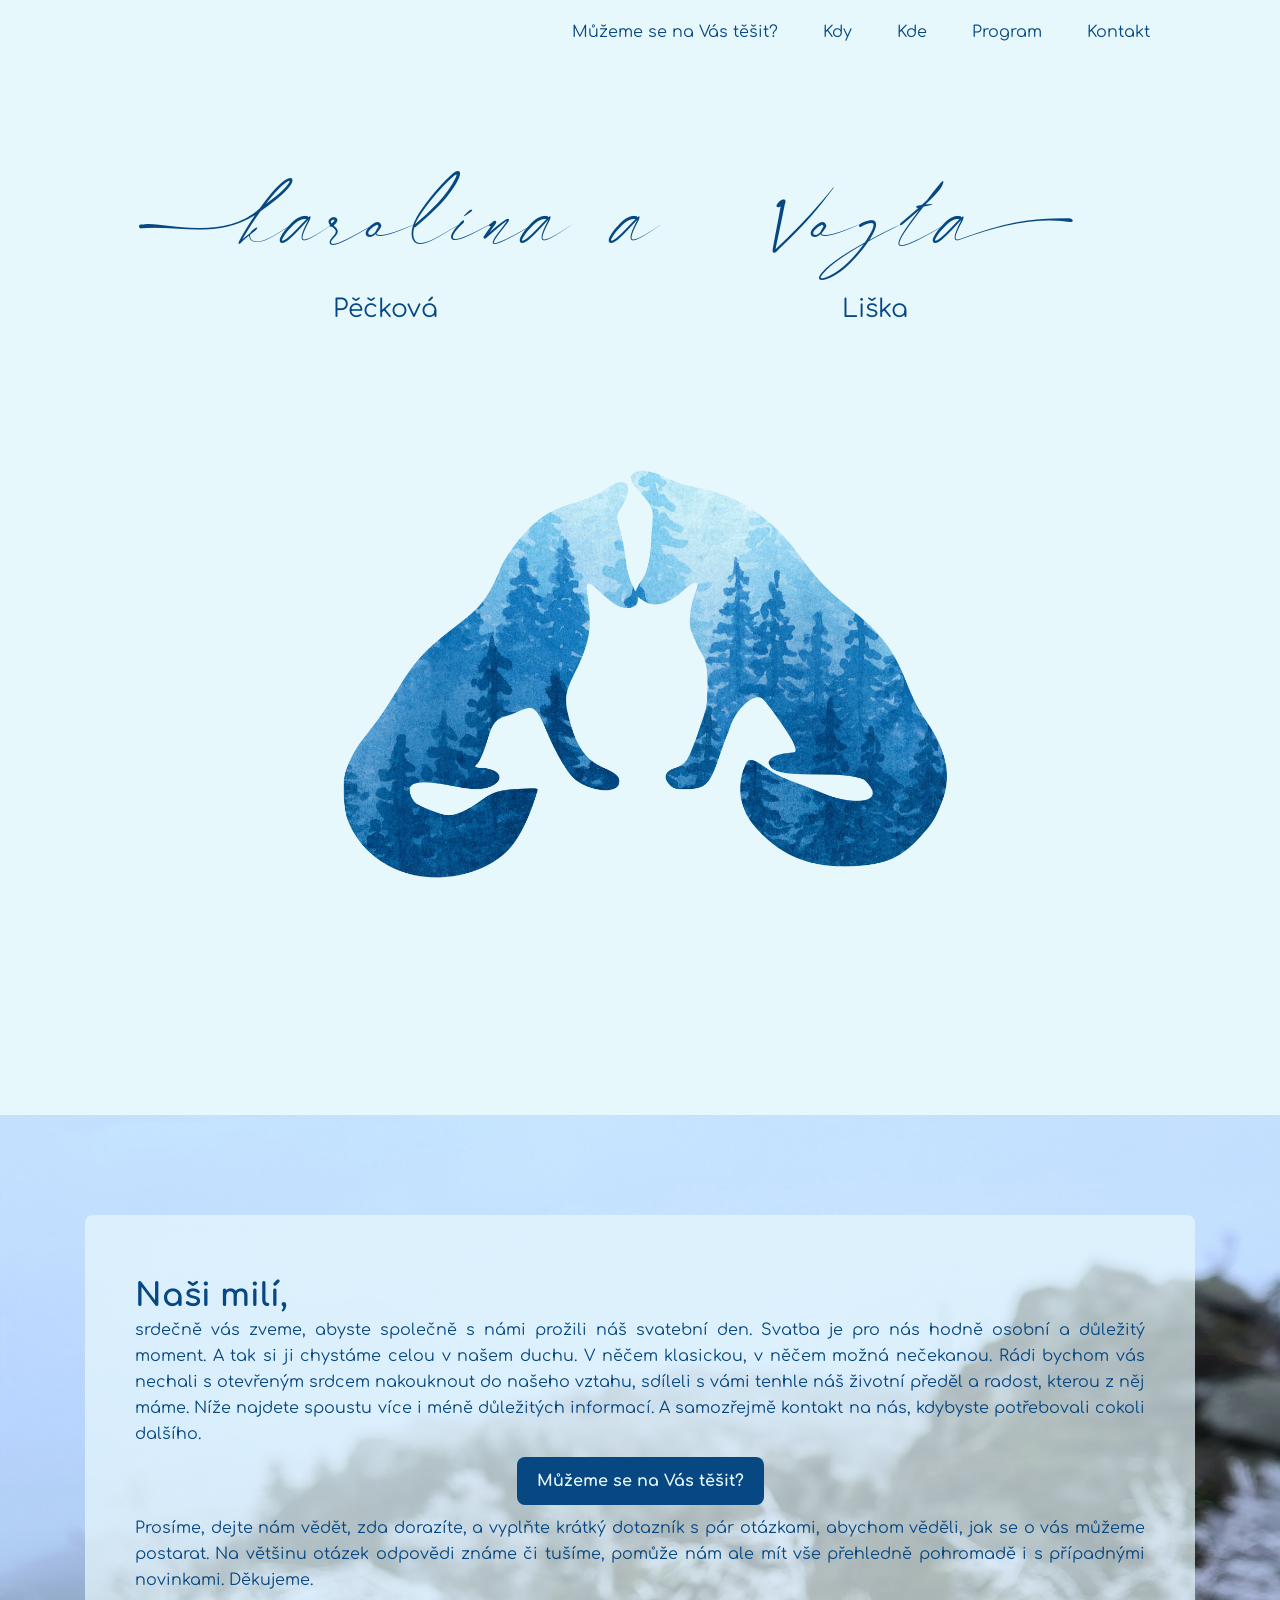
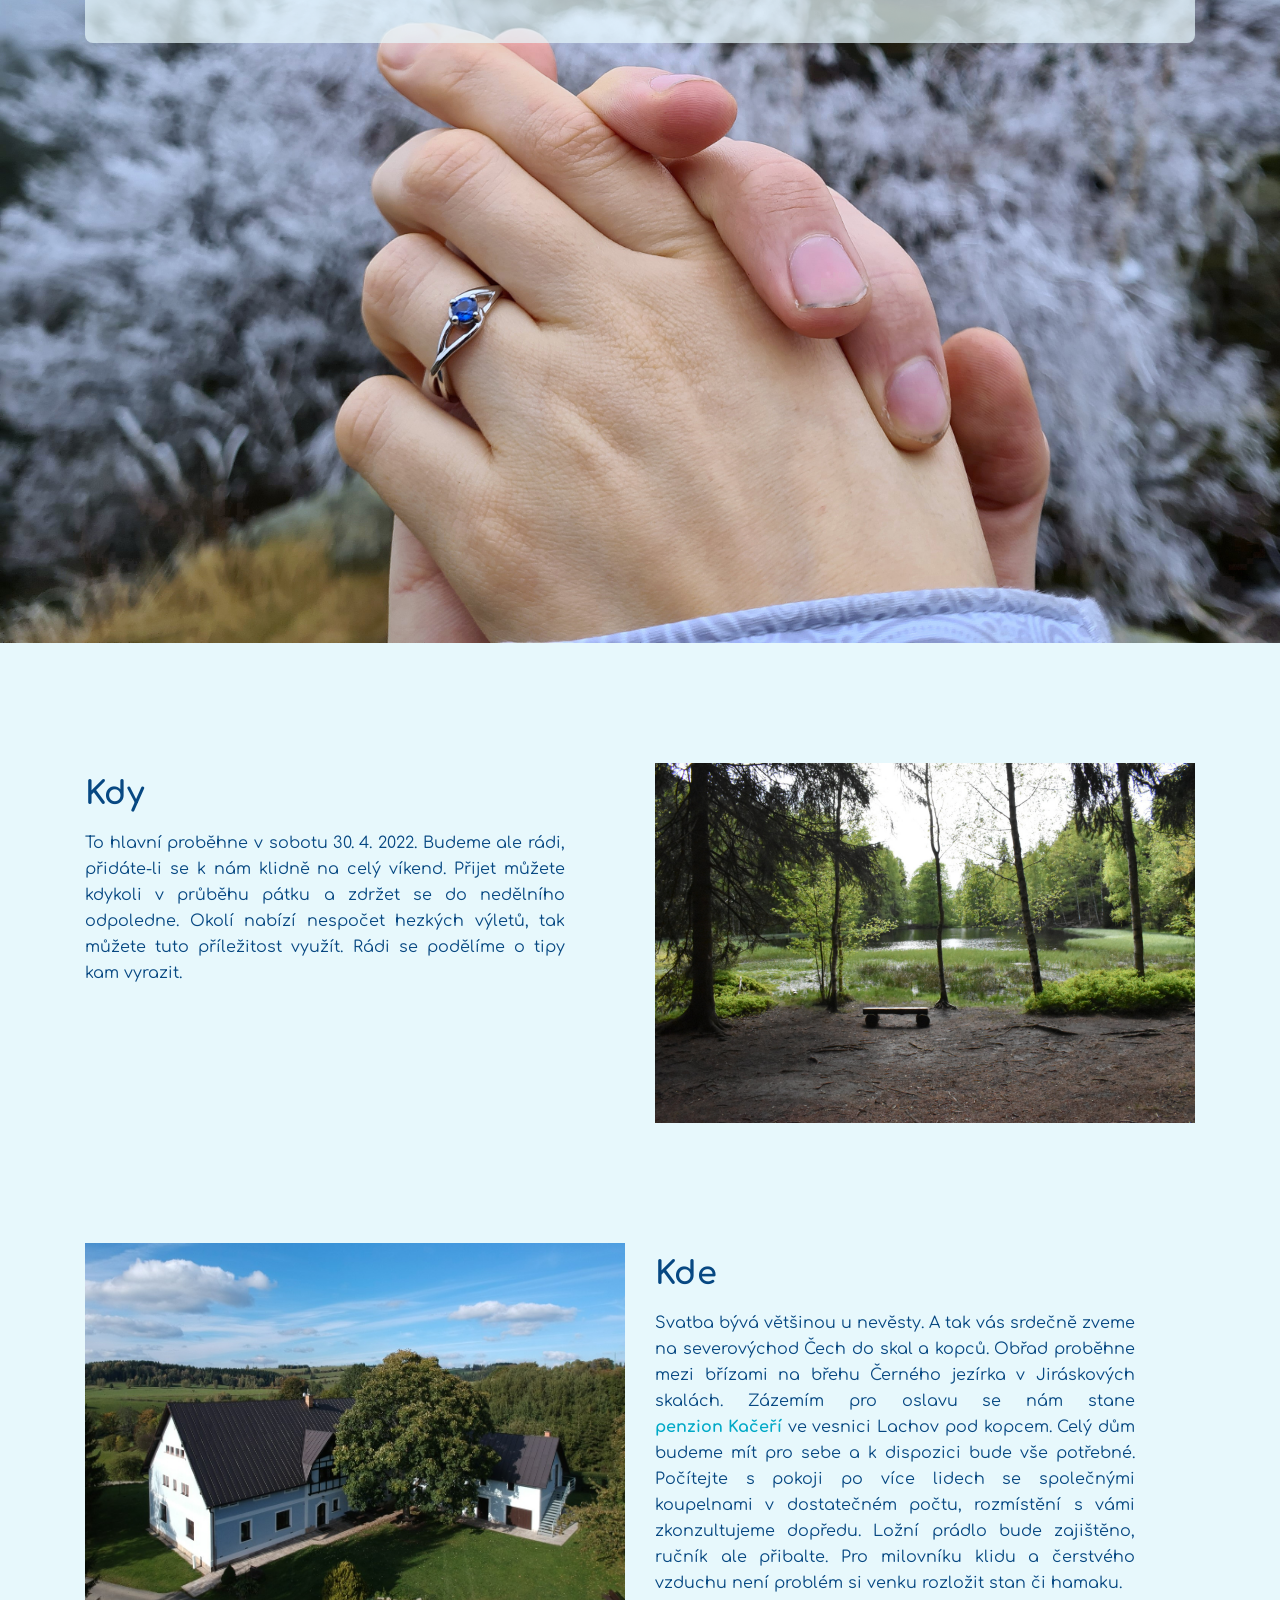
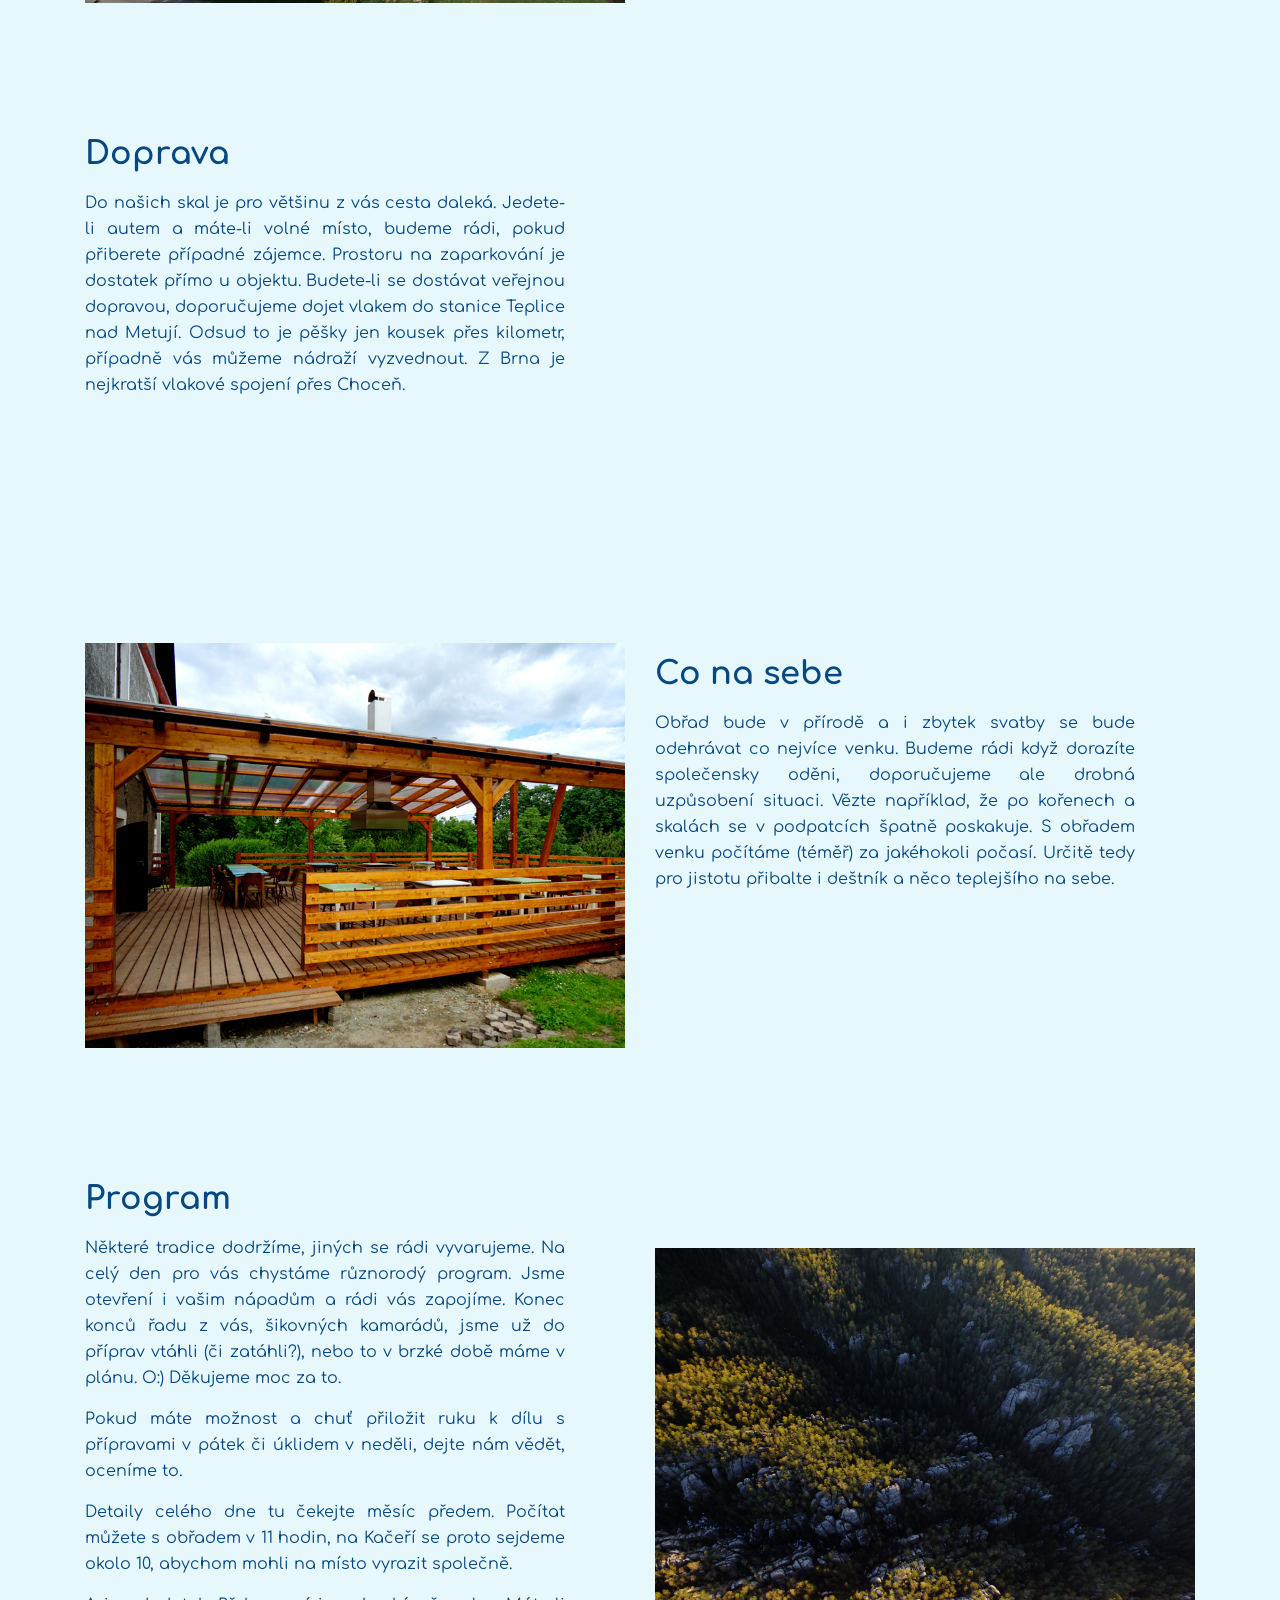
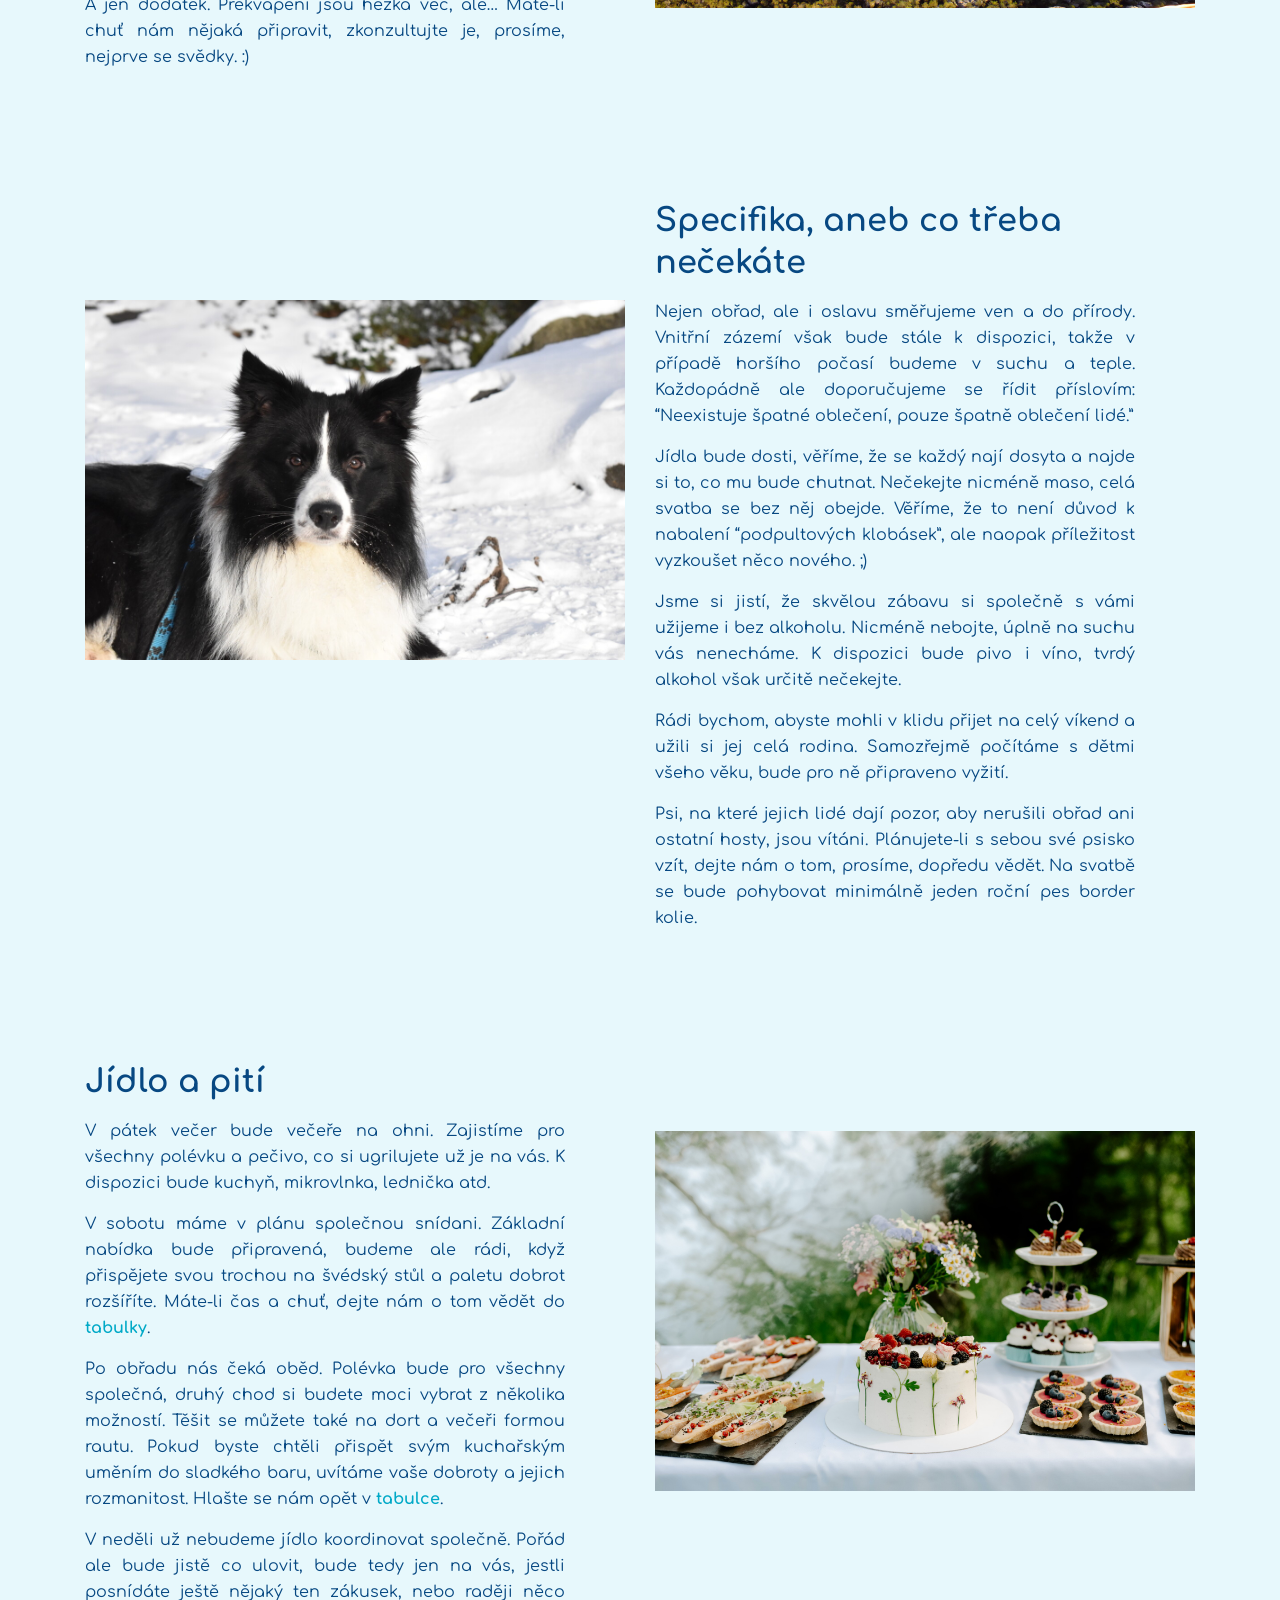
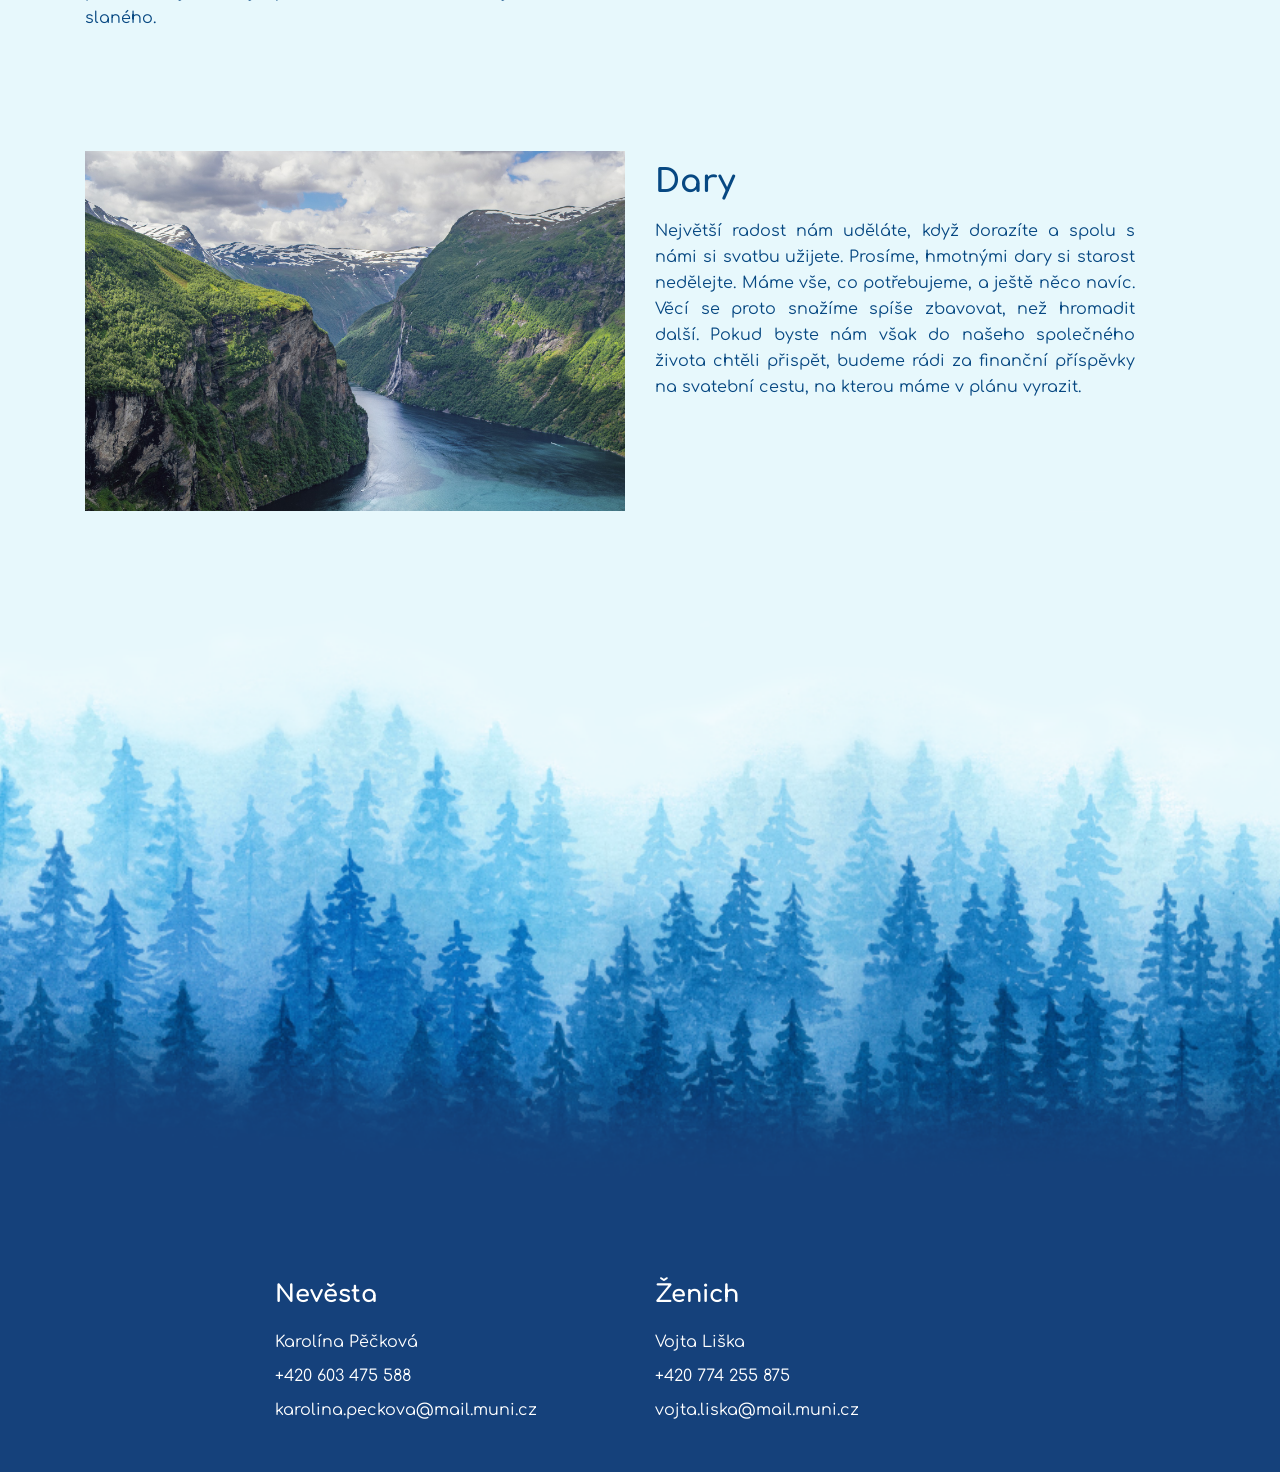
==== commit fd510753: "prijmeni male" ====
--- a/index.html
+++ b/index.html
@@ -97,7 +97,7 @@
                     <div class="col-lg-5">
                         <div class="header-hero-content text-center">
                             <h1 class="header-title">arolína</h1>
-                            <h2 class="header-sub-title">PĚČKOVÁ</h2>
+                            <h2 class="header-sub-title">Pěčková</h2>
                         </div>
                     </div>
                     <div class="col-lg-1">
@@ -108,7 +108,7 @@
                     <div class="col-lg-5">
                         <div class="header-hero-content text-center">
                             <h1 class="header-title"><small>V</small>ojt</h1>
-                            <h2 class="header-sub-title-right">LIŠKA</h2>
+                            <h2 class="header-sub-title-right">Liška</h2>
                         </div>
                     </div>
                 </div> <!-- row -->
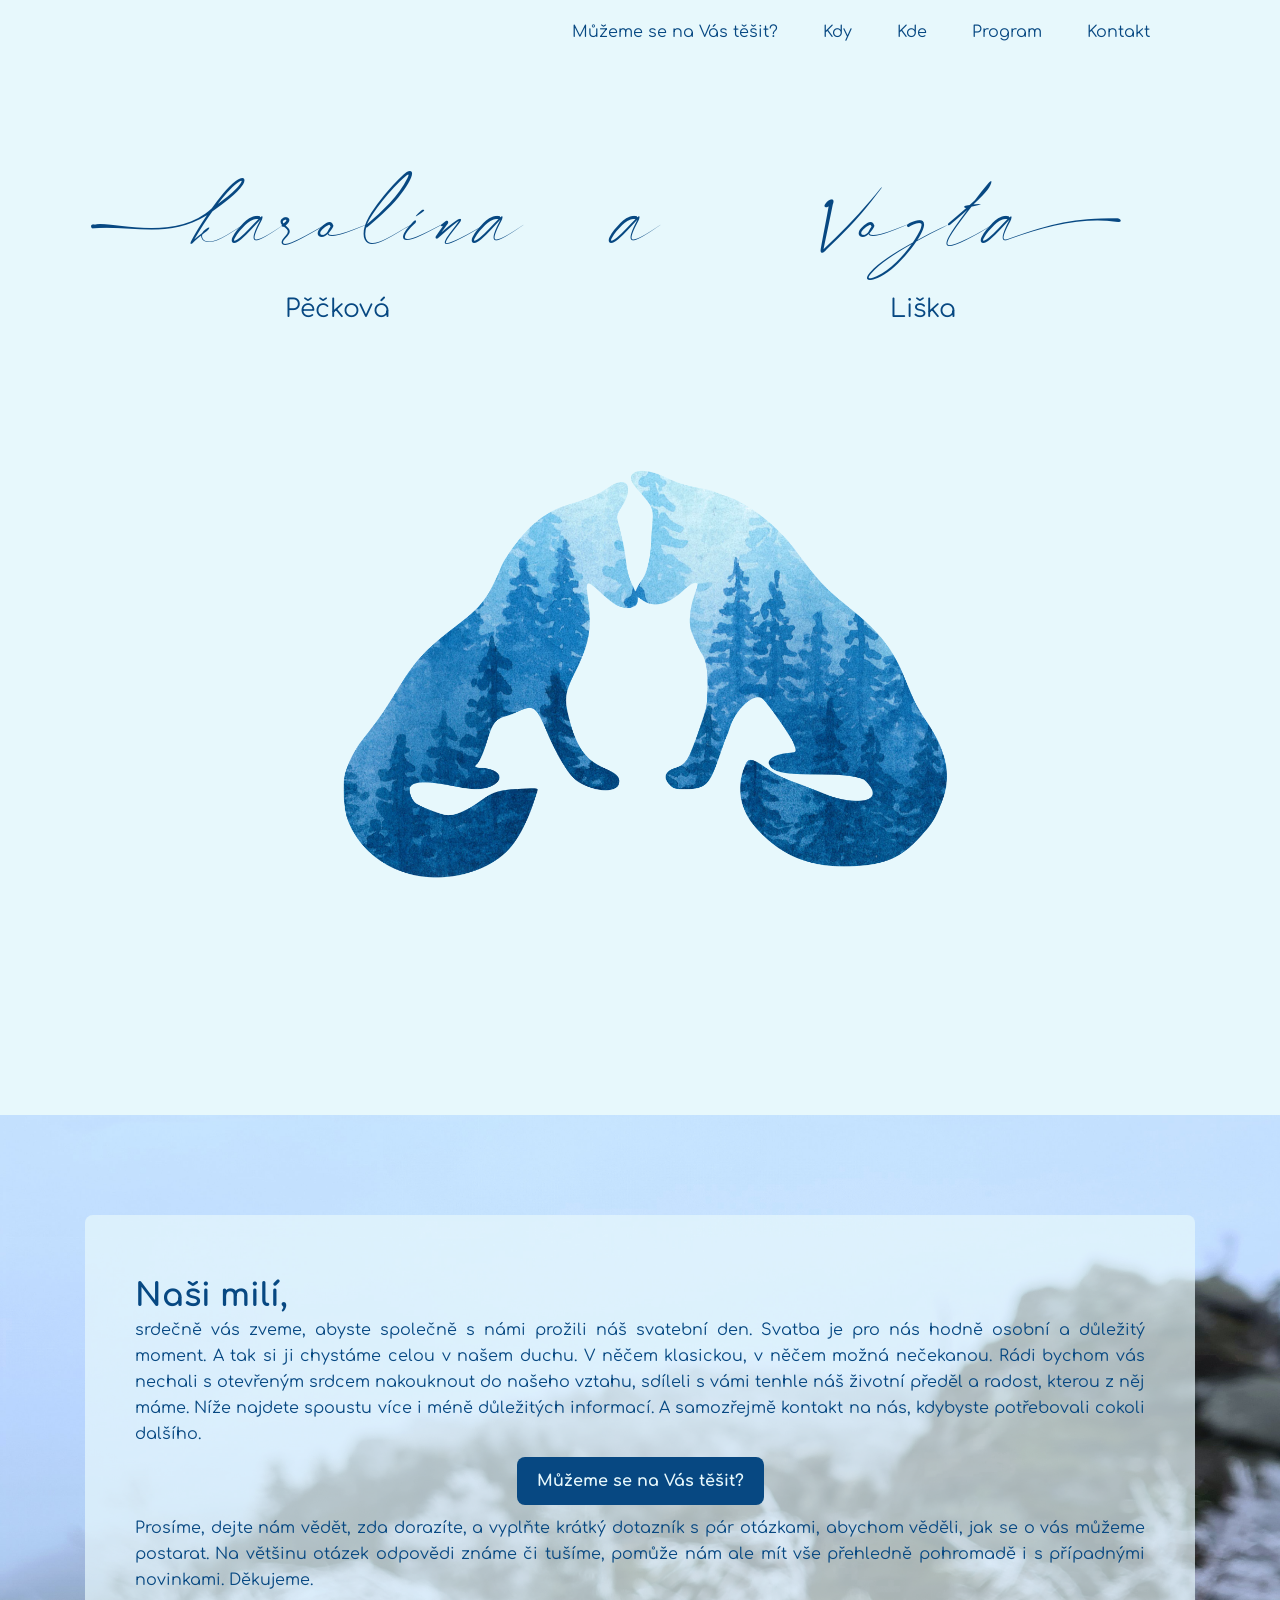
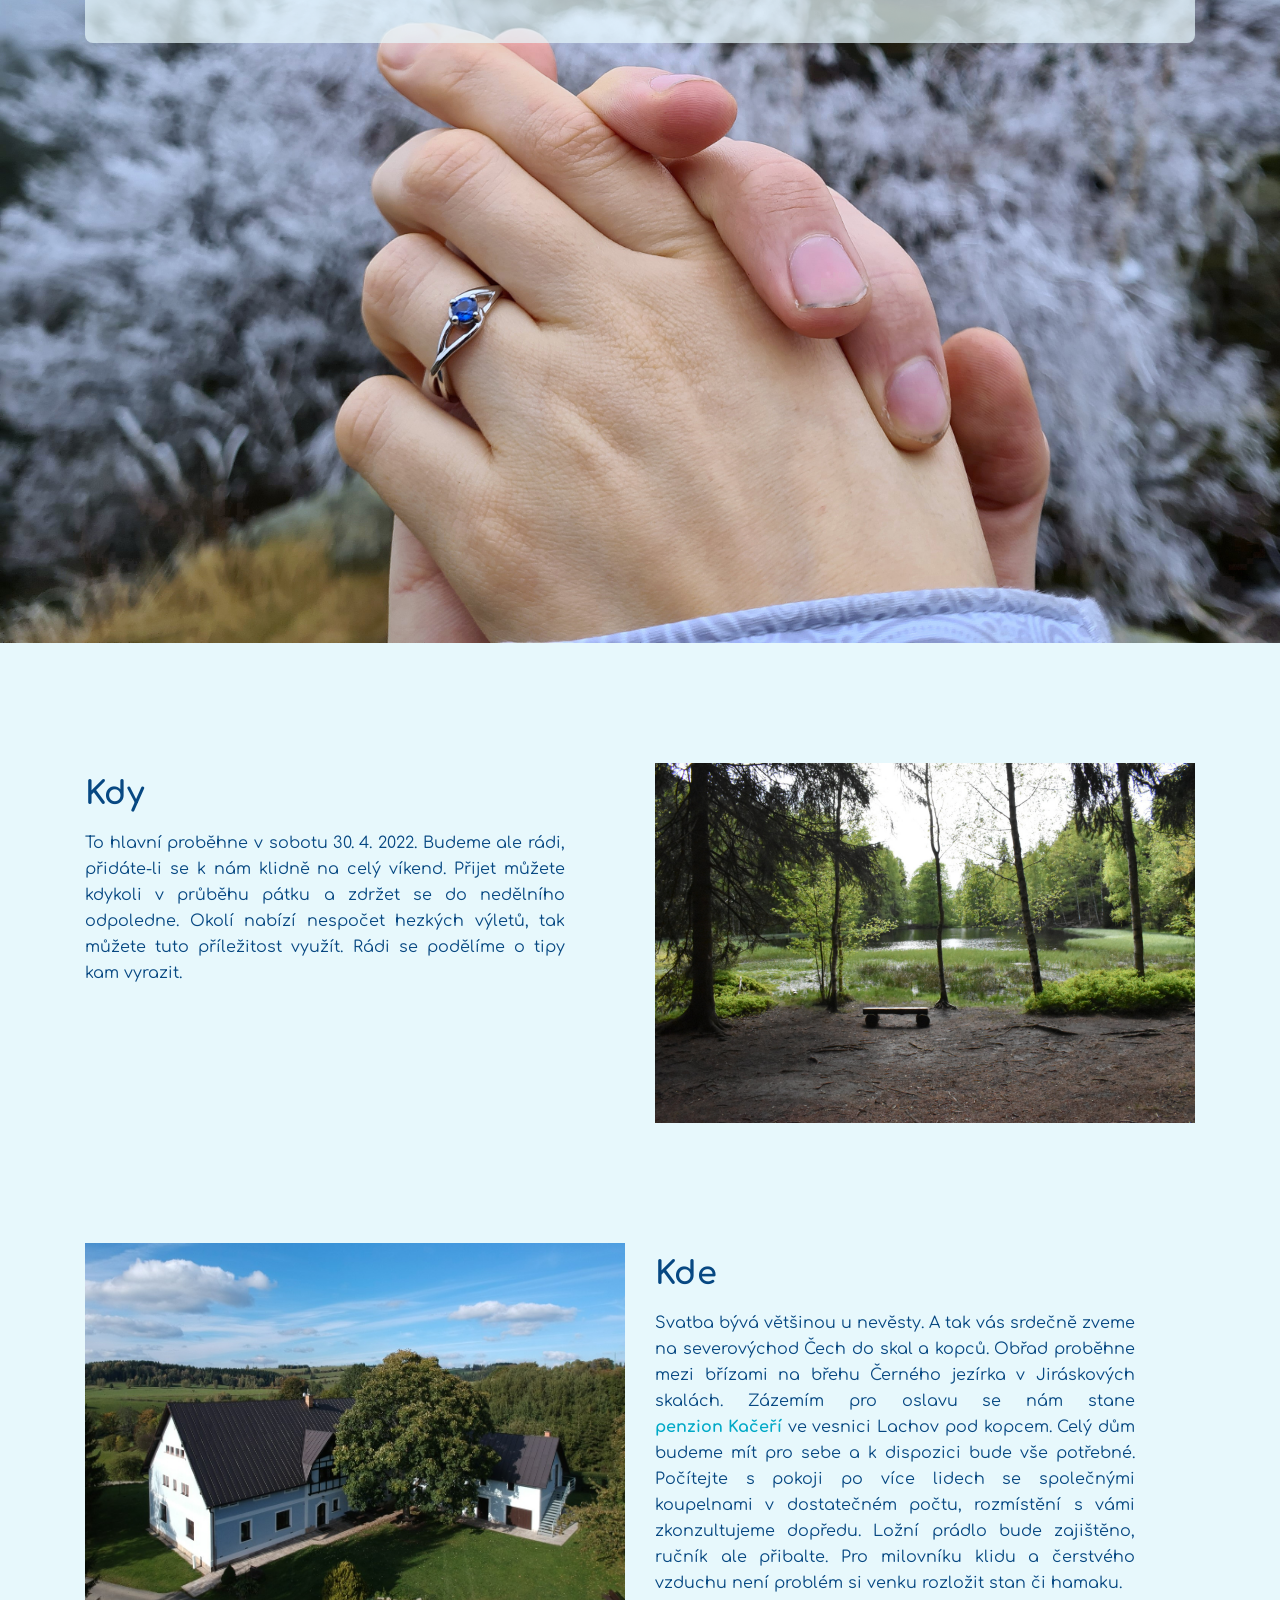
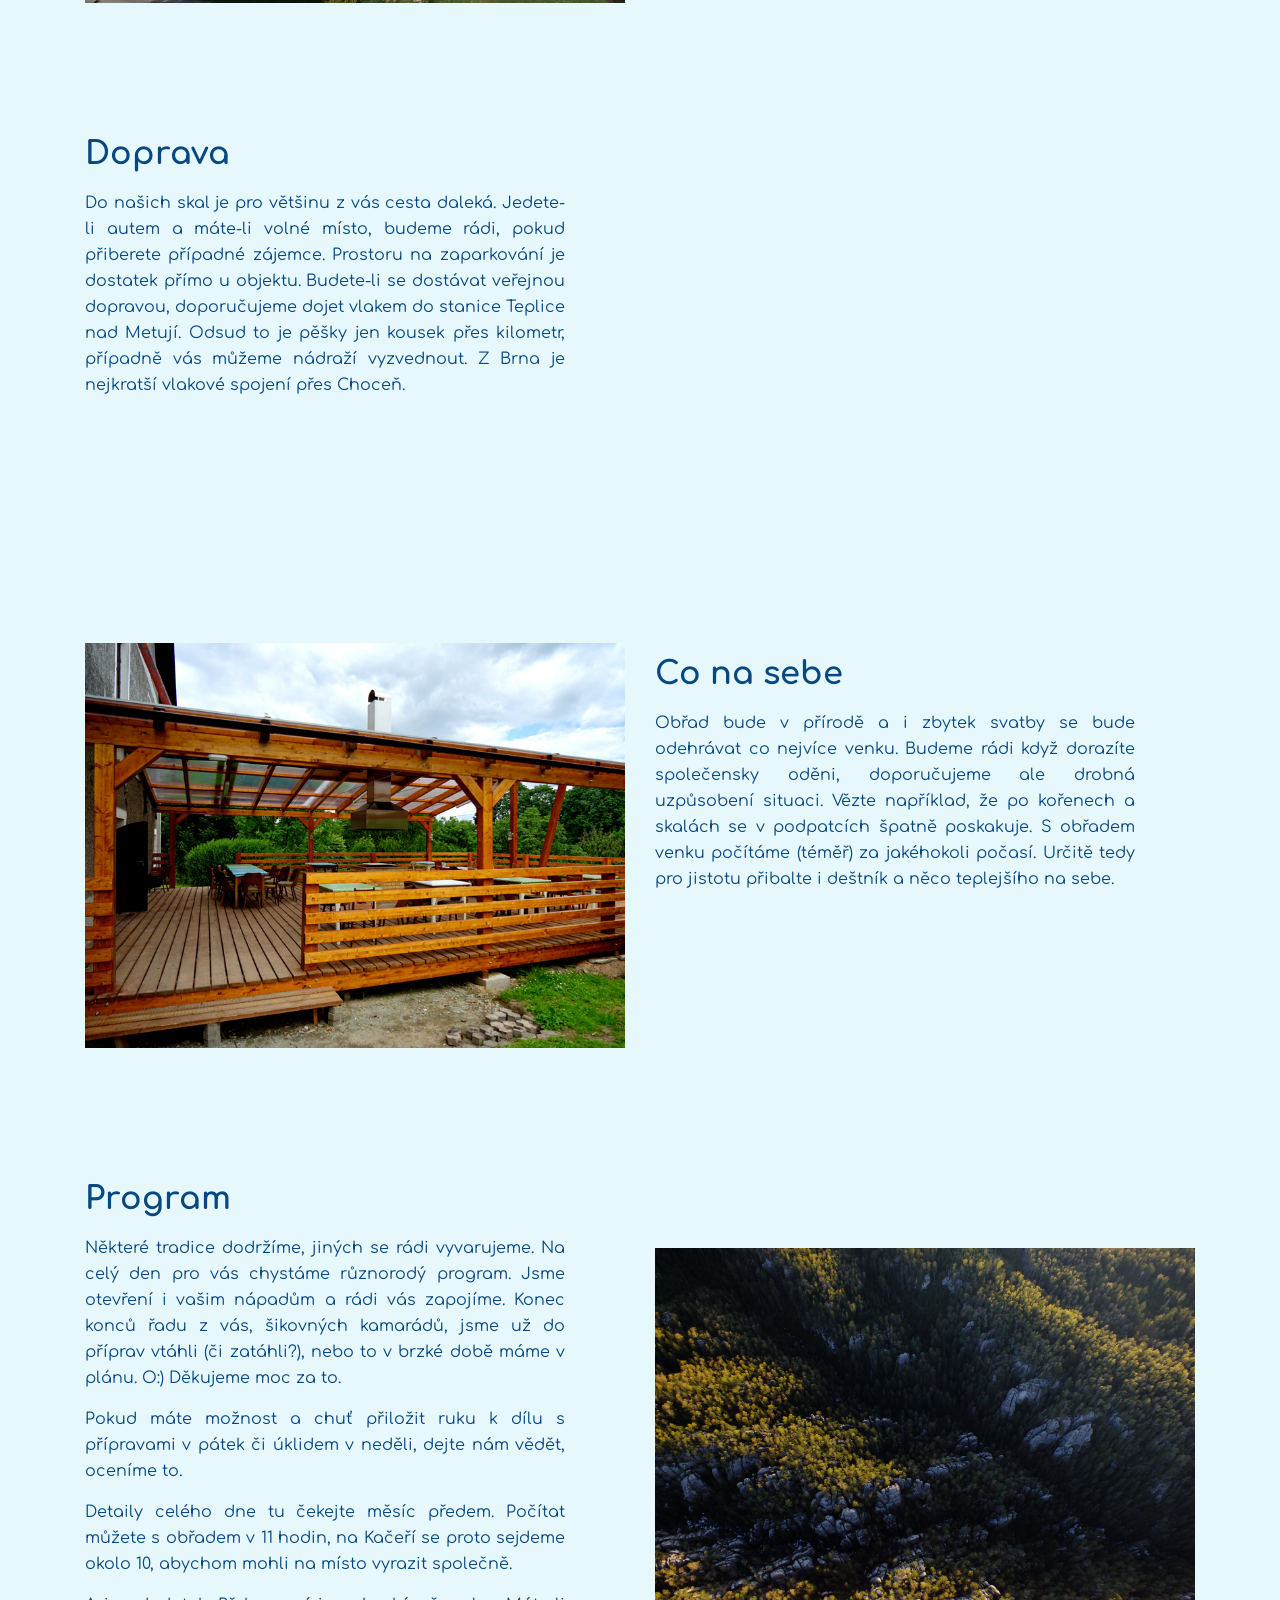
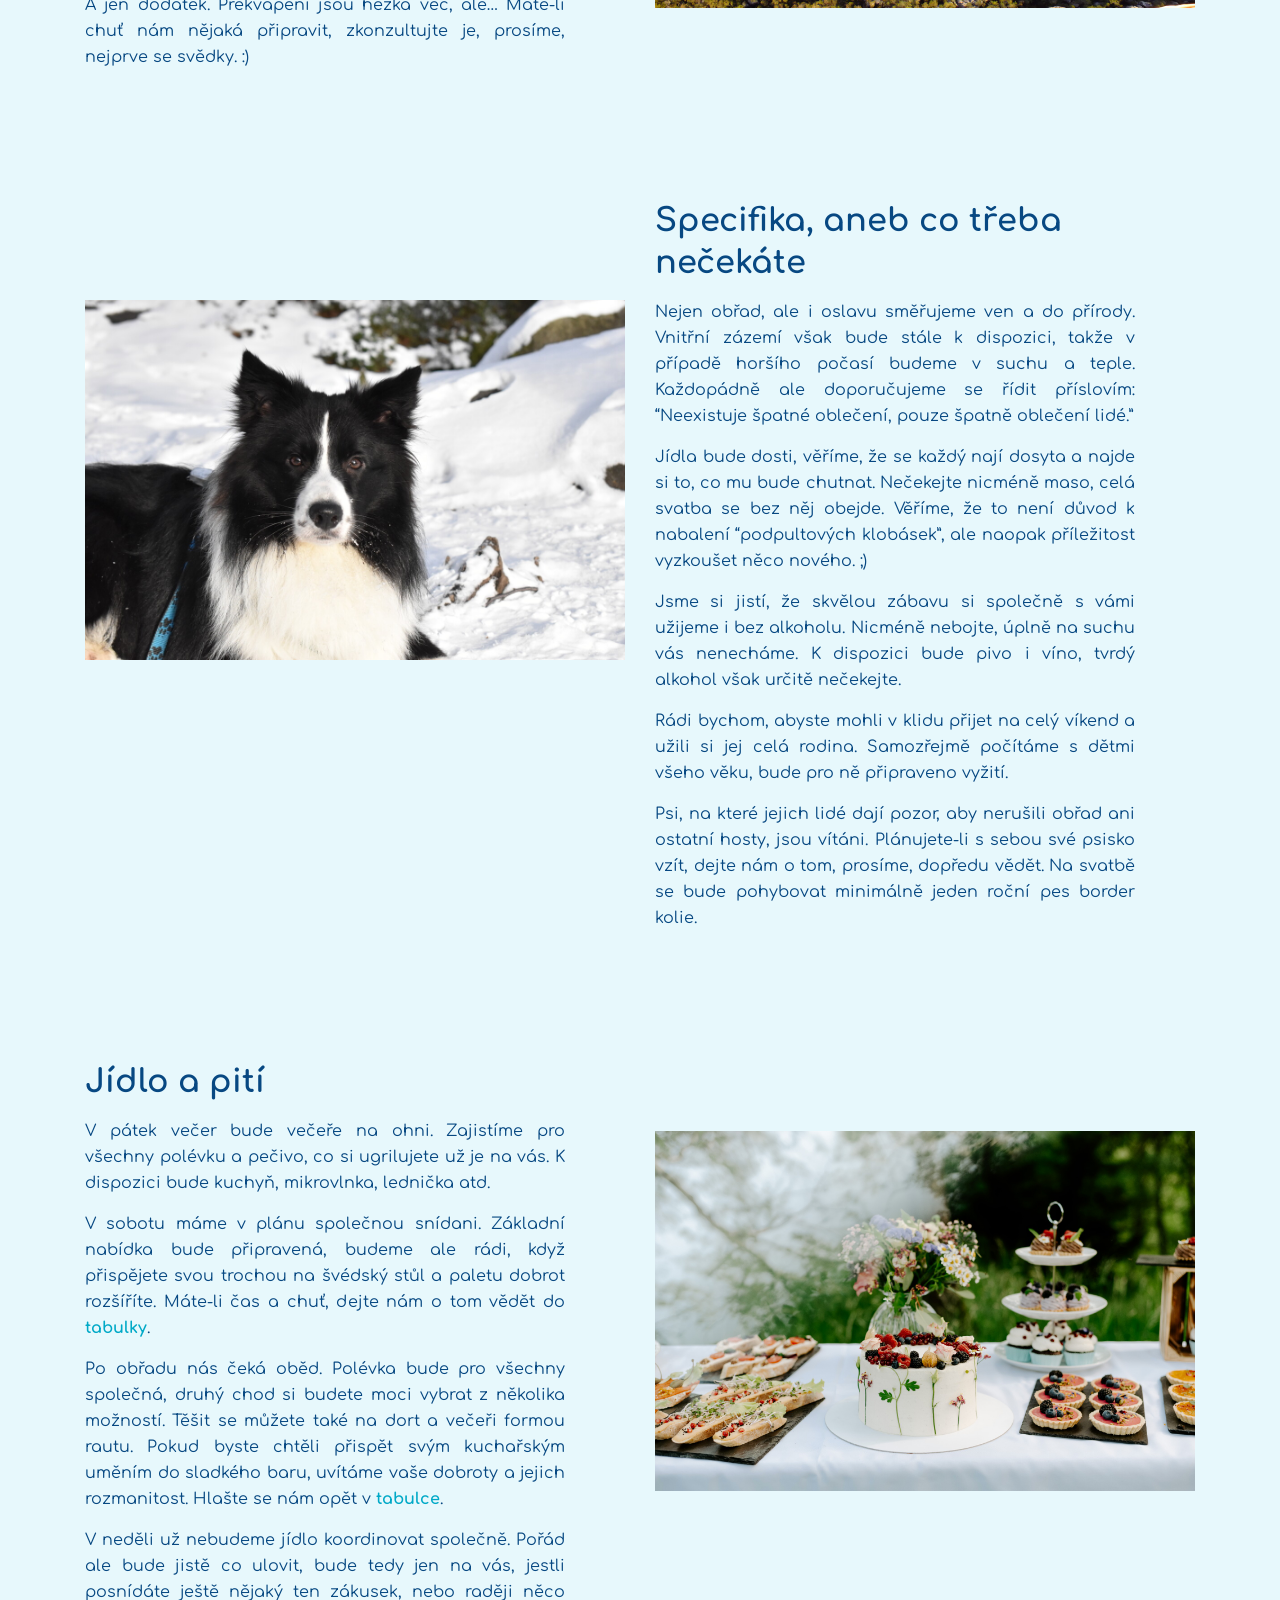
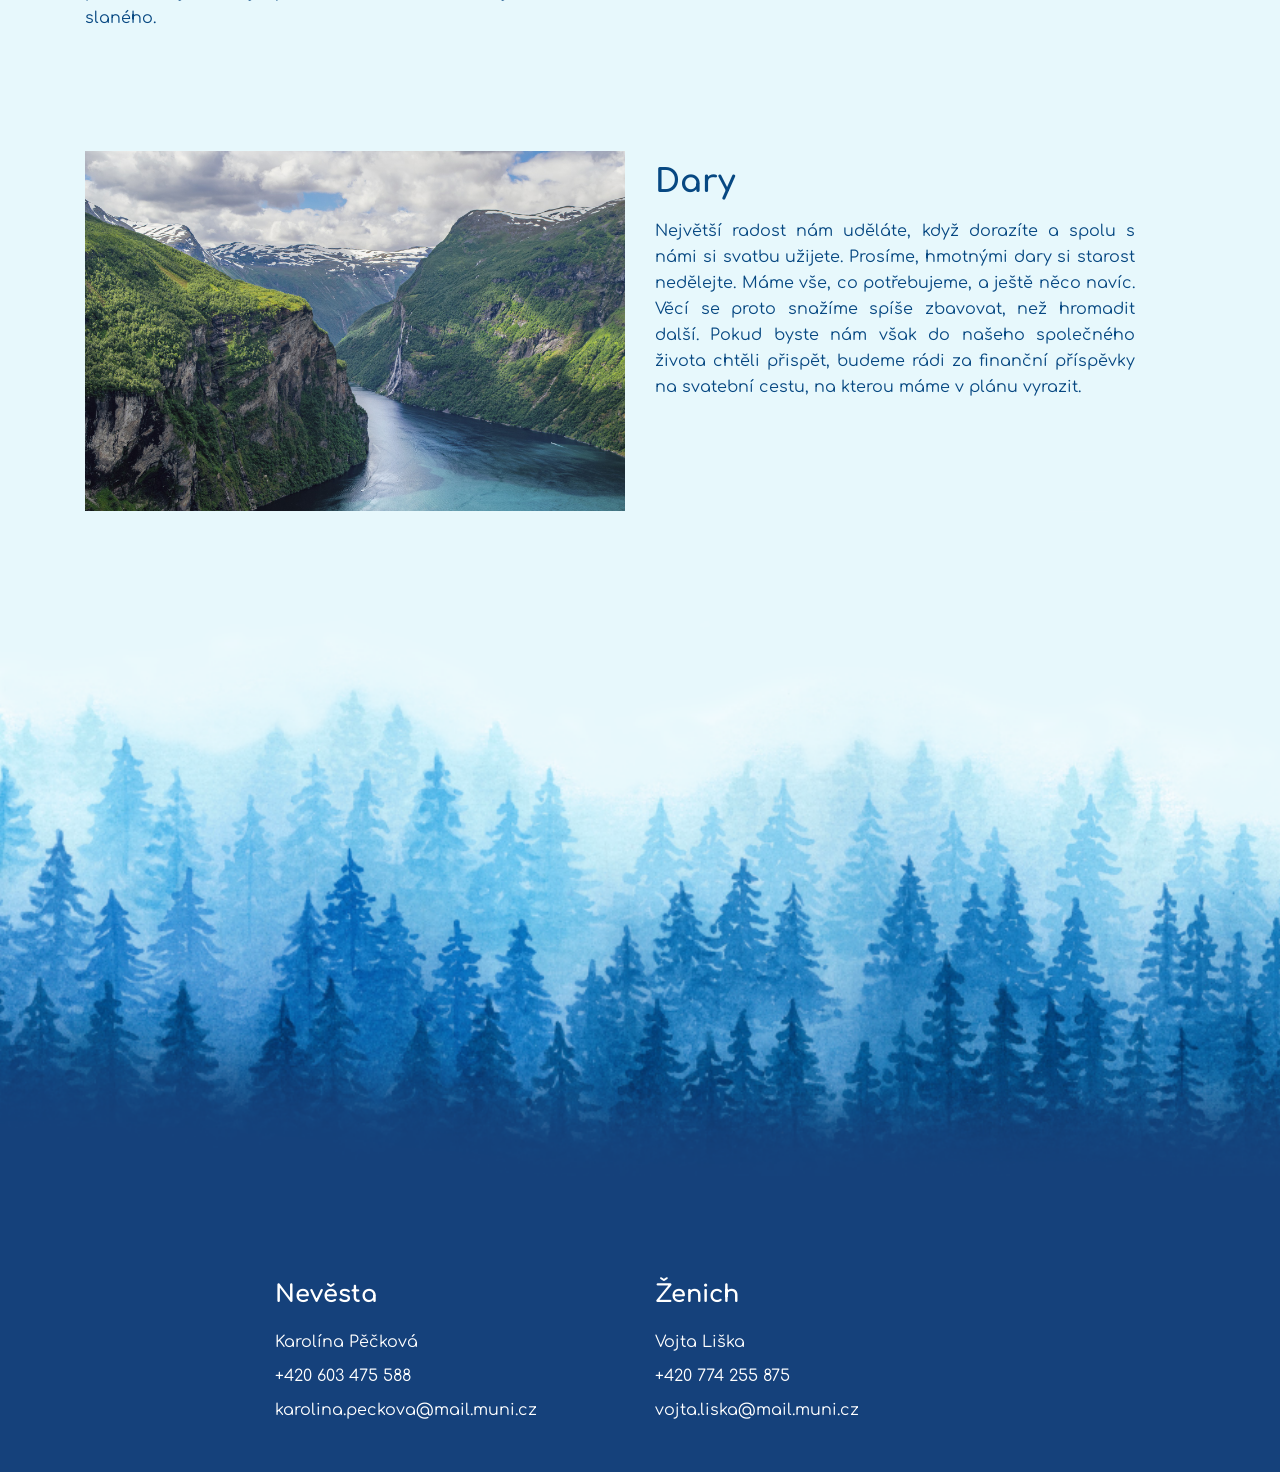
==== commit 709493f9: "neprekryvani jmen" ====
--- a/index.html
+++ b/index.html
@@ -100,8 +100,8 @@
                             <h2 class="header-sub-title">Pěčková</h2>
                         </div>
                     </div>
-                    <div class="col-lg-1">
-                        <div class="header-hero-content text-center">
+                    <div class="col-lg-2">
+                        <div class="header-hero-content">
                             <h2 class="header-title">a</h2>
                         </div>
                     </div>
@@ -114,7 +114,7 @@
                 </div> <!-- row -->
                 <div class="row">
                     <div class="col-lg-12">
-                        <div class="header-hero-image text-center wow fadeIn" data-wow-duration="0s" data-wow-delay="0s">
+                        <div class="header-hero-image text-center">
                             <img src="assets/images/listicky1.png" alt="hero">
                         </div> <!-- header hero image -->
                     </div>
--- a/assets/css/style.css
+++ b/assets/css/style.css
@@ -1004,14 +1004,14 @@
 @media (max-width: 767px) {
   .header-hero-content .header-sub-title {
     font-size: 18px;
-    padding-left: 0px;
+    padding-left: 30px;
   }
 }
 
 @media only screen and (min-width: 576px) and (max-width: 767px) {
   .header-hero-content .header-sub-title {
     font-size: 18 px;
-    padding-left: 0px;
+    padding-left: 30px;
   }
 }
 
@@ -1025,14 +1025,14 @@
 @media (max-width: 767px) {
   .header-hero-content .header-sub-title-right {
     font-size: 18px;
-    padding-right: 0px;
+    padding-right: 70px;
   }
 }
 
 @media only screen and (min-width: 576px) and (max-width: 767px) {
   .header-hero-content .header-sub-title-right {
     font-size: 18 px;
-    padding-right: 0px;
+    padding-right: 70px;
   }
 }
 
@@ -1040,18 +1040,21 @@
 .header-hero-content .header-title {
   font-family: "Jessy";
   font-size: 120px;
+  text-align: center;
   color: #074882ff;
 }
 
 @media (max-width: 767px) {
   .header-hero-content .header-title {
-    font-size: 60px;
+    font-size: 70px;
+    text-align: center;
   }
 }
 
 @media only screen and (min-width: 576px) and (max-width: 767px) {
   .header-hero-content .header-title {
-    font-size: 60px;
+    font-size: 100px;
+    text-align: center;
   }
 }
 
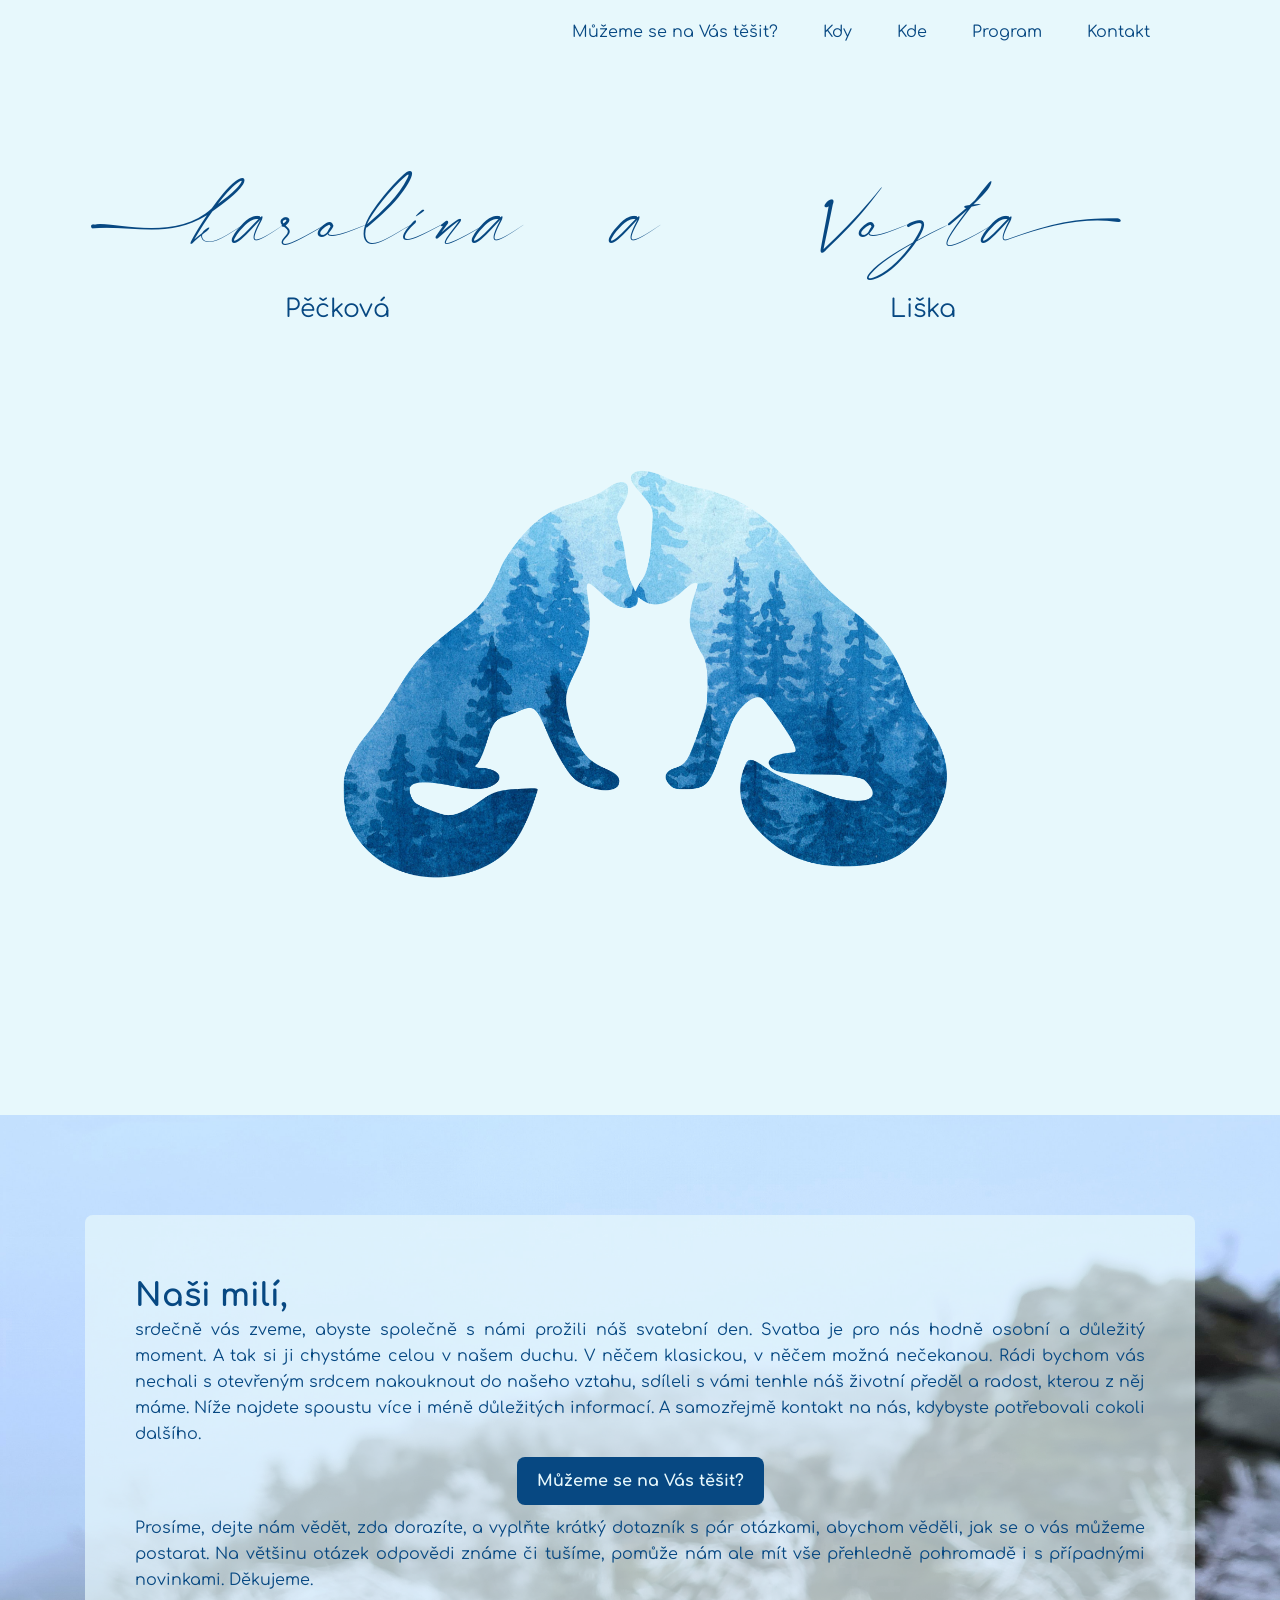
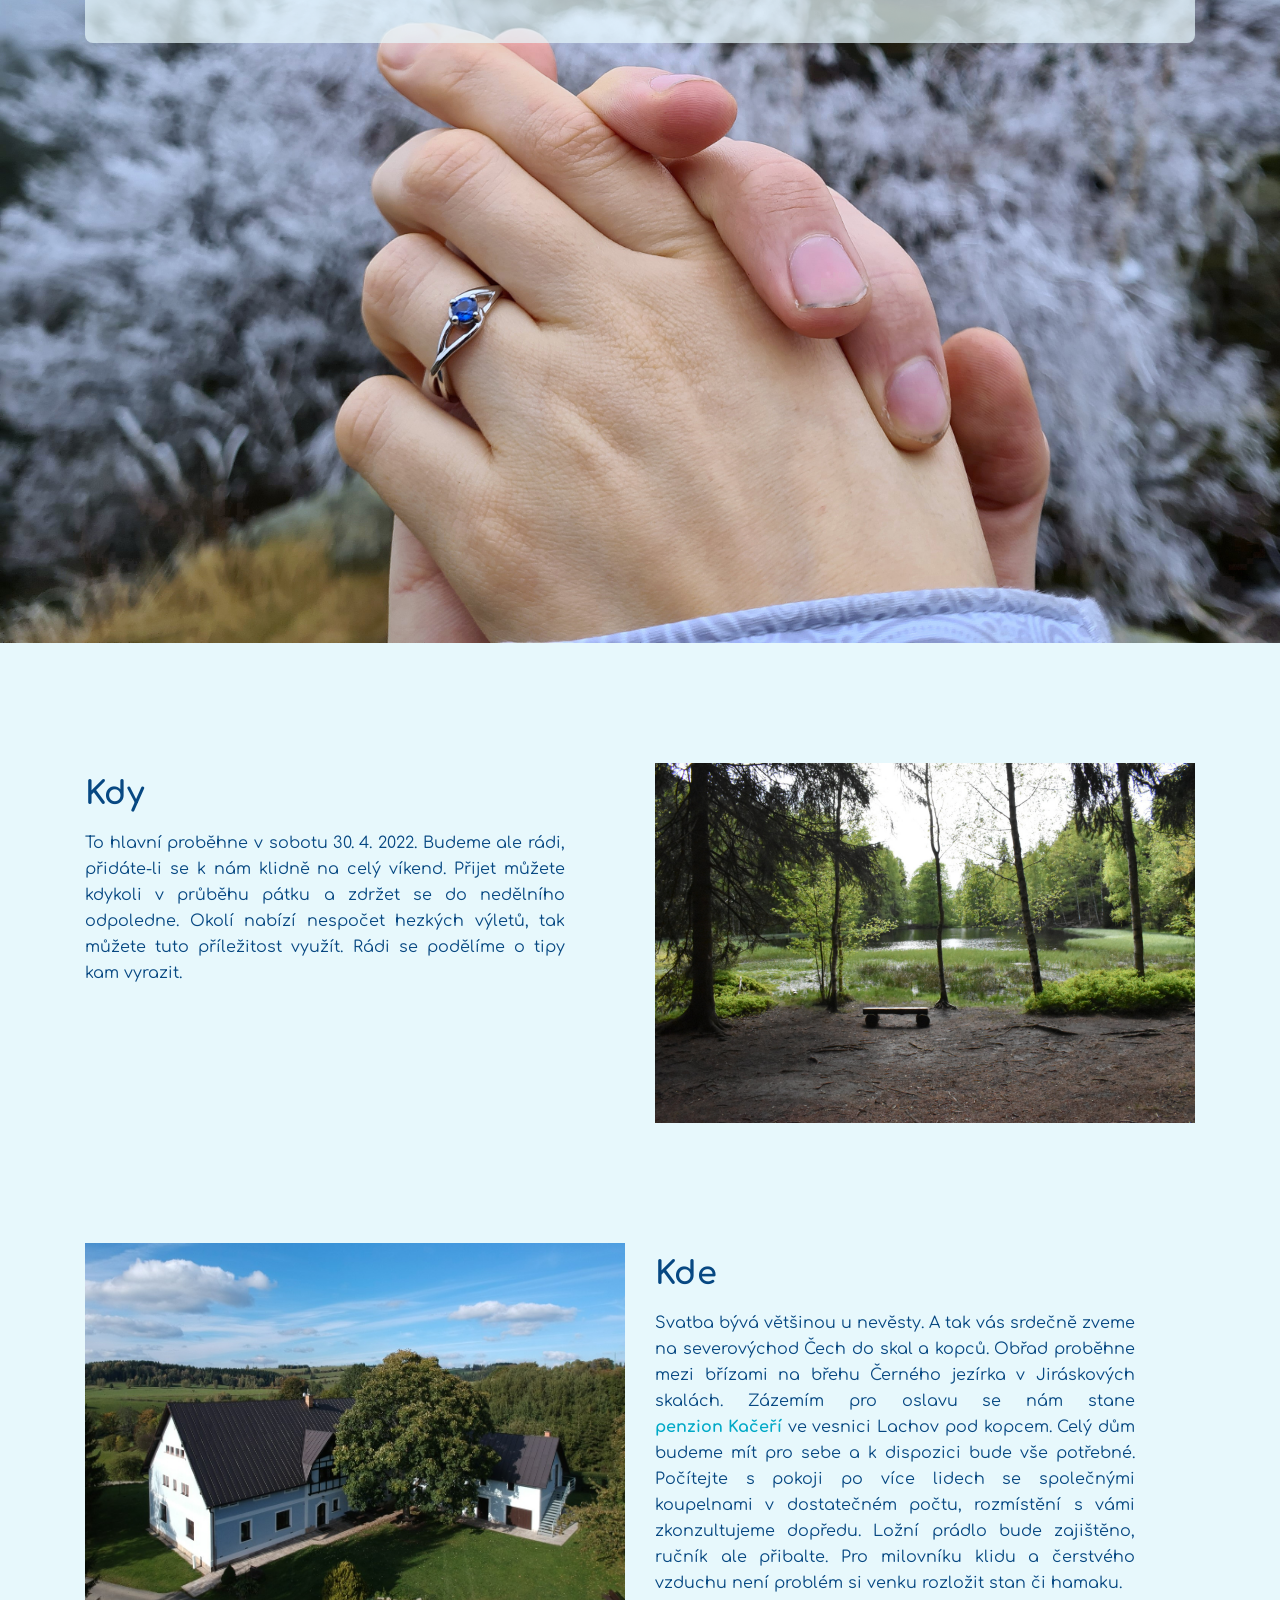
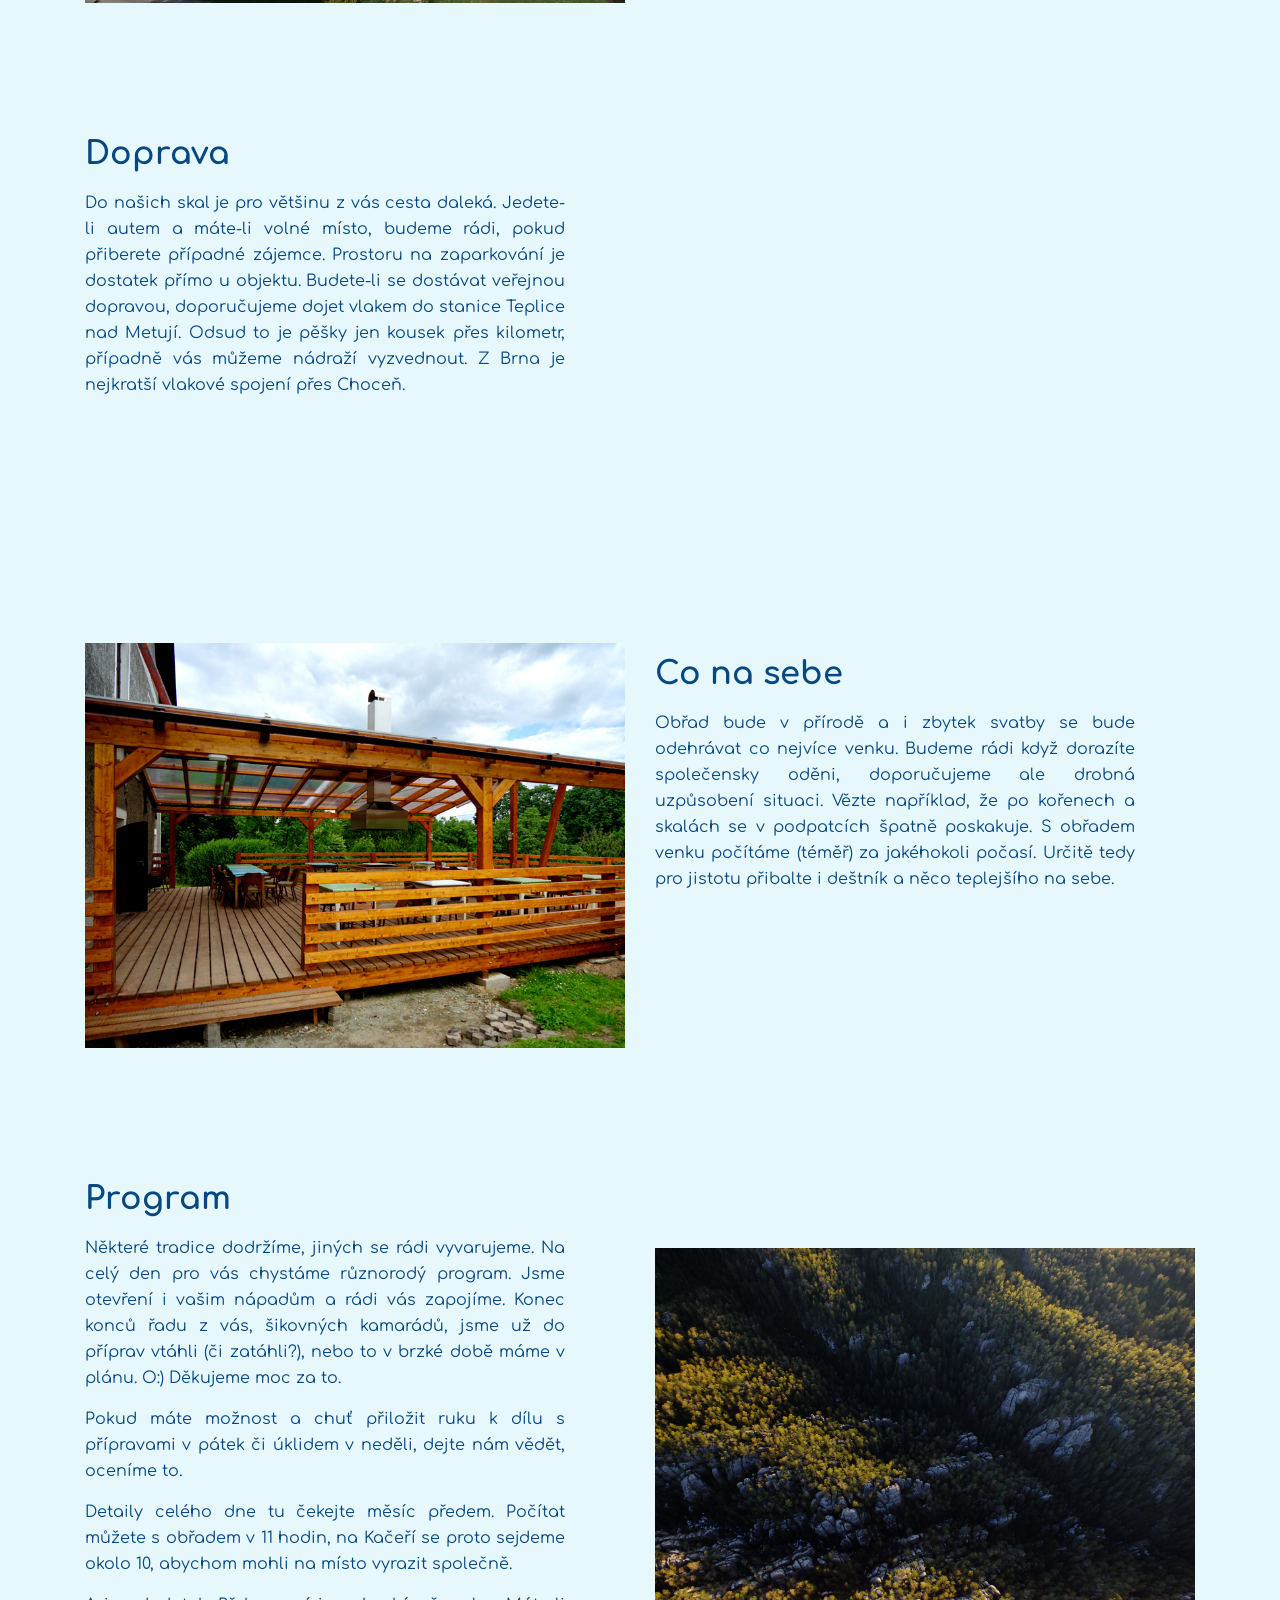
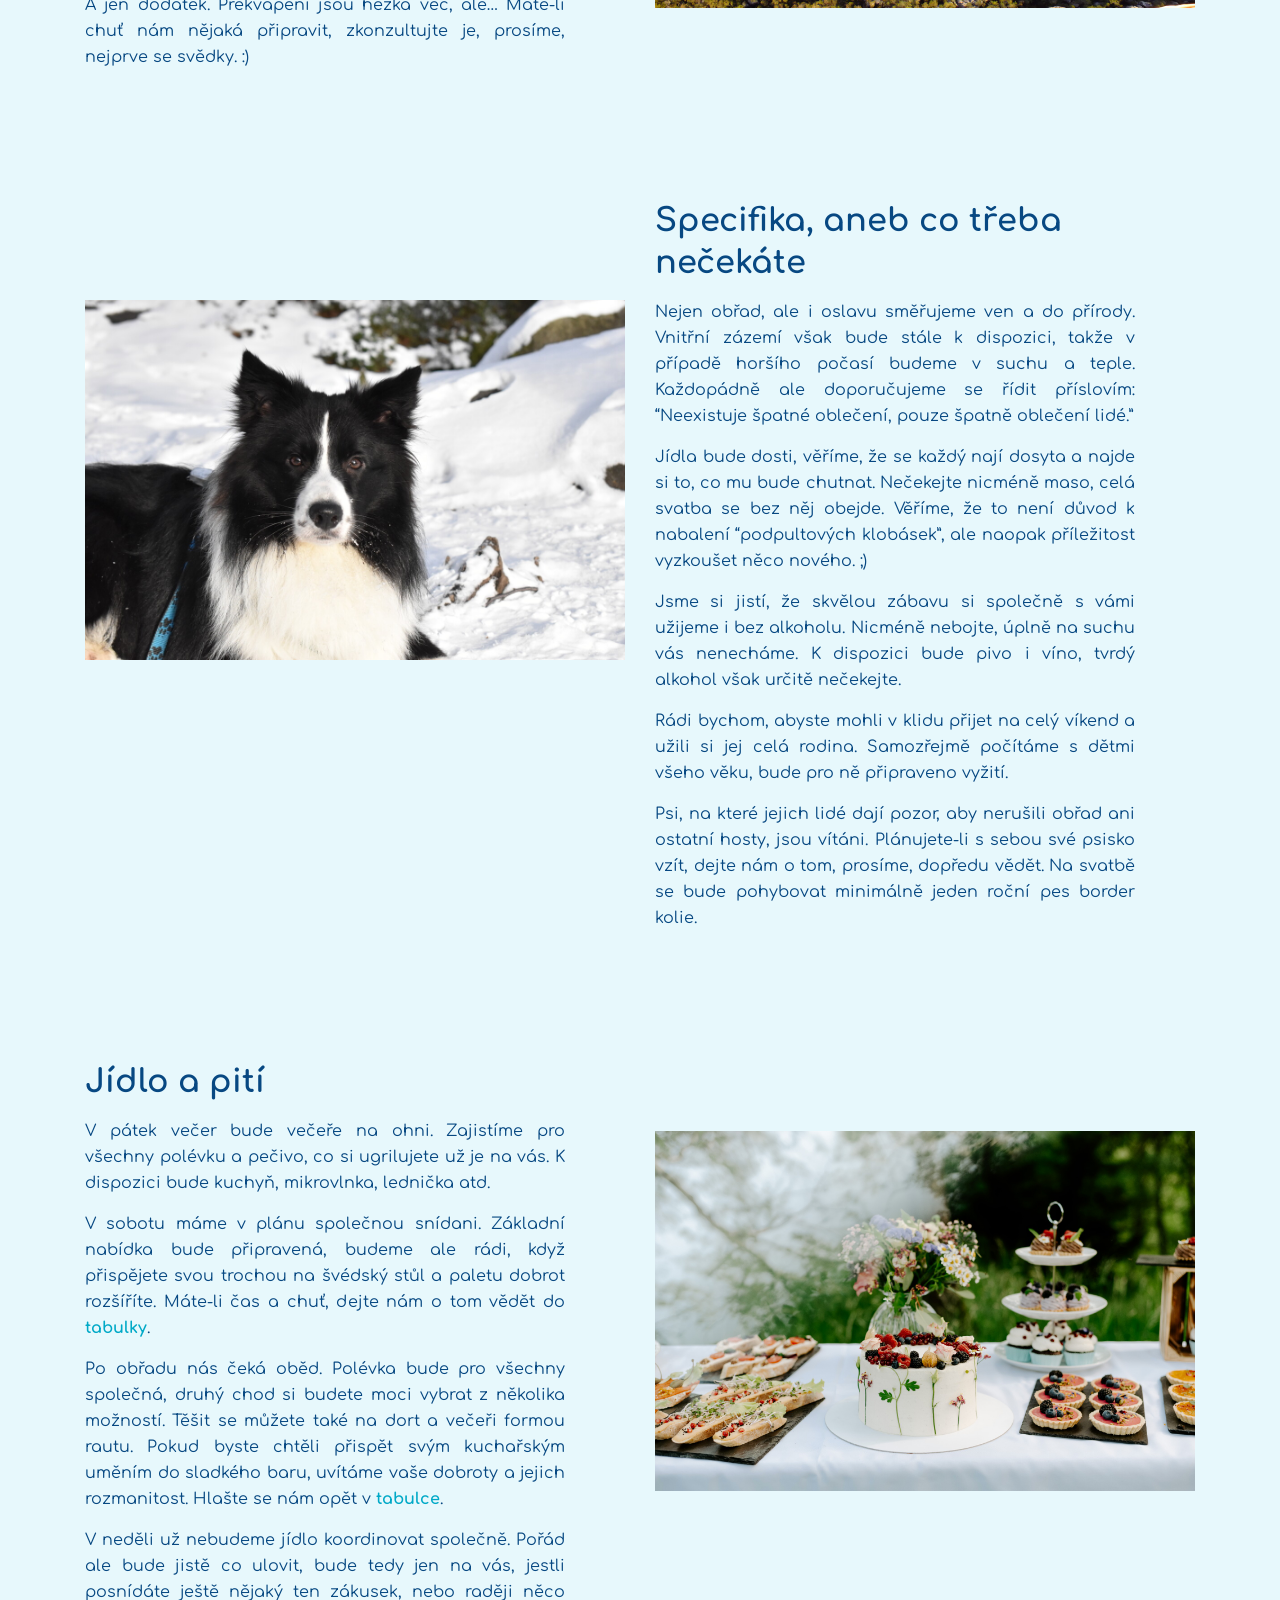
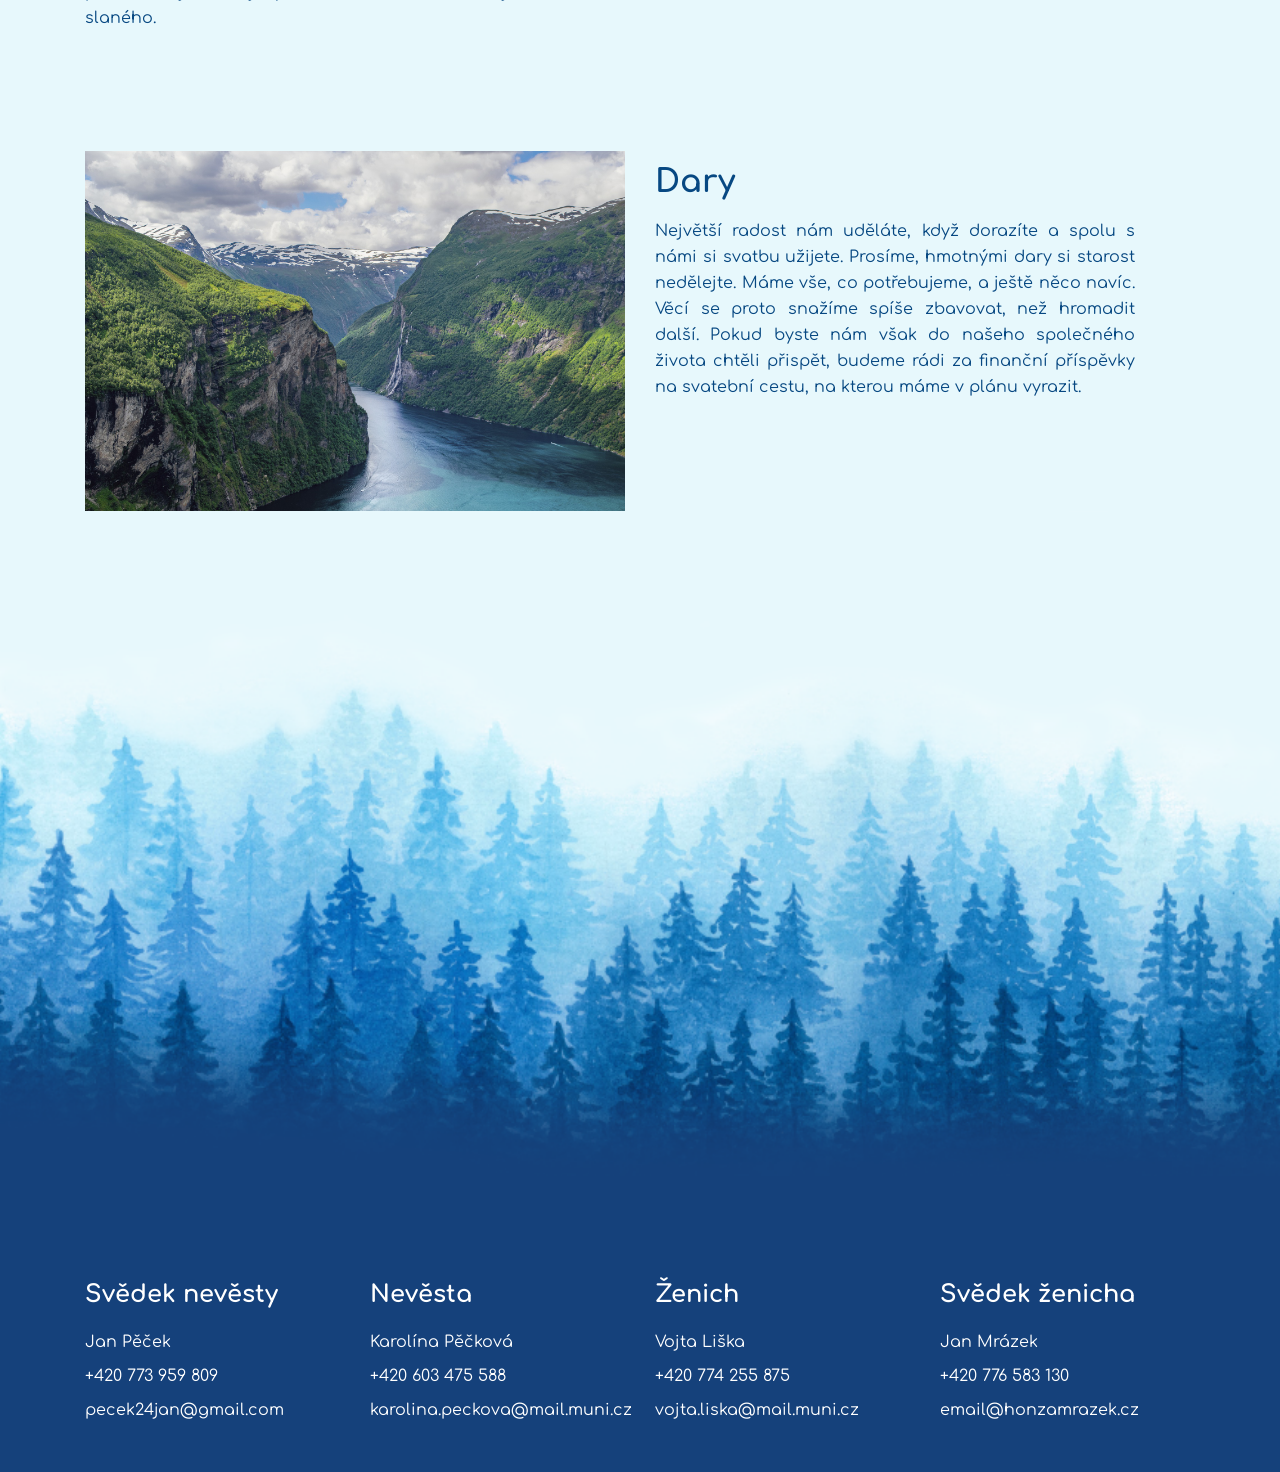
==== commit e9a6a8b6: "svedci" ====
--- a/index.html
+++ b/index.html
@@ -397,7 +397,19 @@
         <div class="container">
             <div class="footer-widget pb-50">
                 <div class="row justify-content-center">
-                    <div class="col-lg-4 col-md-5">
+                    <div class="col-lg-3 col-md-5">
+                        <div class="footer-contact mt-50 wow fadeIn" data-wow-duration="0s" data-wow-delay="0s">
+                            <div class="footer-title">
+                                <h4 class="title">Svědek nevěsty</h4>
+                            </div>
+                            <ul class="contact">
+                                <li>Jan Pěček</li>
+                                <li>+420 773 959 809</li>
+                                <li>pecek24jan@gmail.com</li>
+                            </ul>
+                        </div> <!-- footer contact -->
+                    </div>
+                    <div class="col-lg-3 col-md-5">
                         <div class="footer-contact mt-50 wow fadeIn" data-wow-duration="0s" data-wow-delay="0s">
                             <div class="footer-title">
                                 <h4 class="title">Nevěsta</h4>
@@ -409,7 +421,7 @@
                             </ul>
                         </div> <!-- footer contact -->
                     </div>
-                    <div class="col-lg-4 col-md-5">
+                    <div class="col-lg-3 col-md-5">
                         <div class="footer-contact mt-50 wow fadeIn" data-wow-duration="0s" data-wow-delay="0s">
                             <div class="footer-title">
                                 <h4 class="title">Ženich</h4>
@@ -421,6 +433,18 @@
                             </ul>
                         </div> <!-- footer contact -->
                     </div>
+                    <div class="col-lg-3 col-md-5">
+                        <div class="footer-contact mt-50 wow fadeIn" data-wow-duration="0s" data-wow-delay="0s">
+                            <div class="footer-title">
+                                <h4 class="title">Svědek ženicha</h4>
+                            </div>
+                            <ul class="contact">
+                                <li>Jan Mrázek</li>
+                                <li>+420 776 583 130</li>
+                                <li>email@honzamrazek.cz</li>
+                            </ul>
+                        </div> <!-- footer contact -->
+                    </div>
                 </div> <!-- row -->
             </div> <!-- footer widget -->
         </div> <!-- container -->
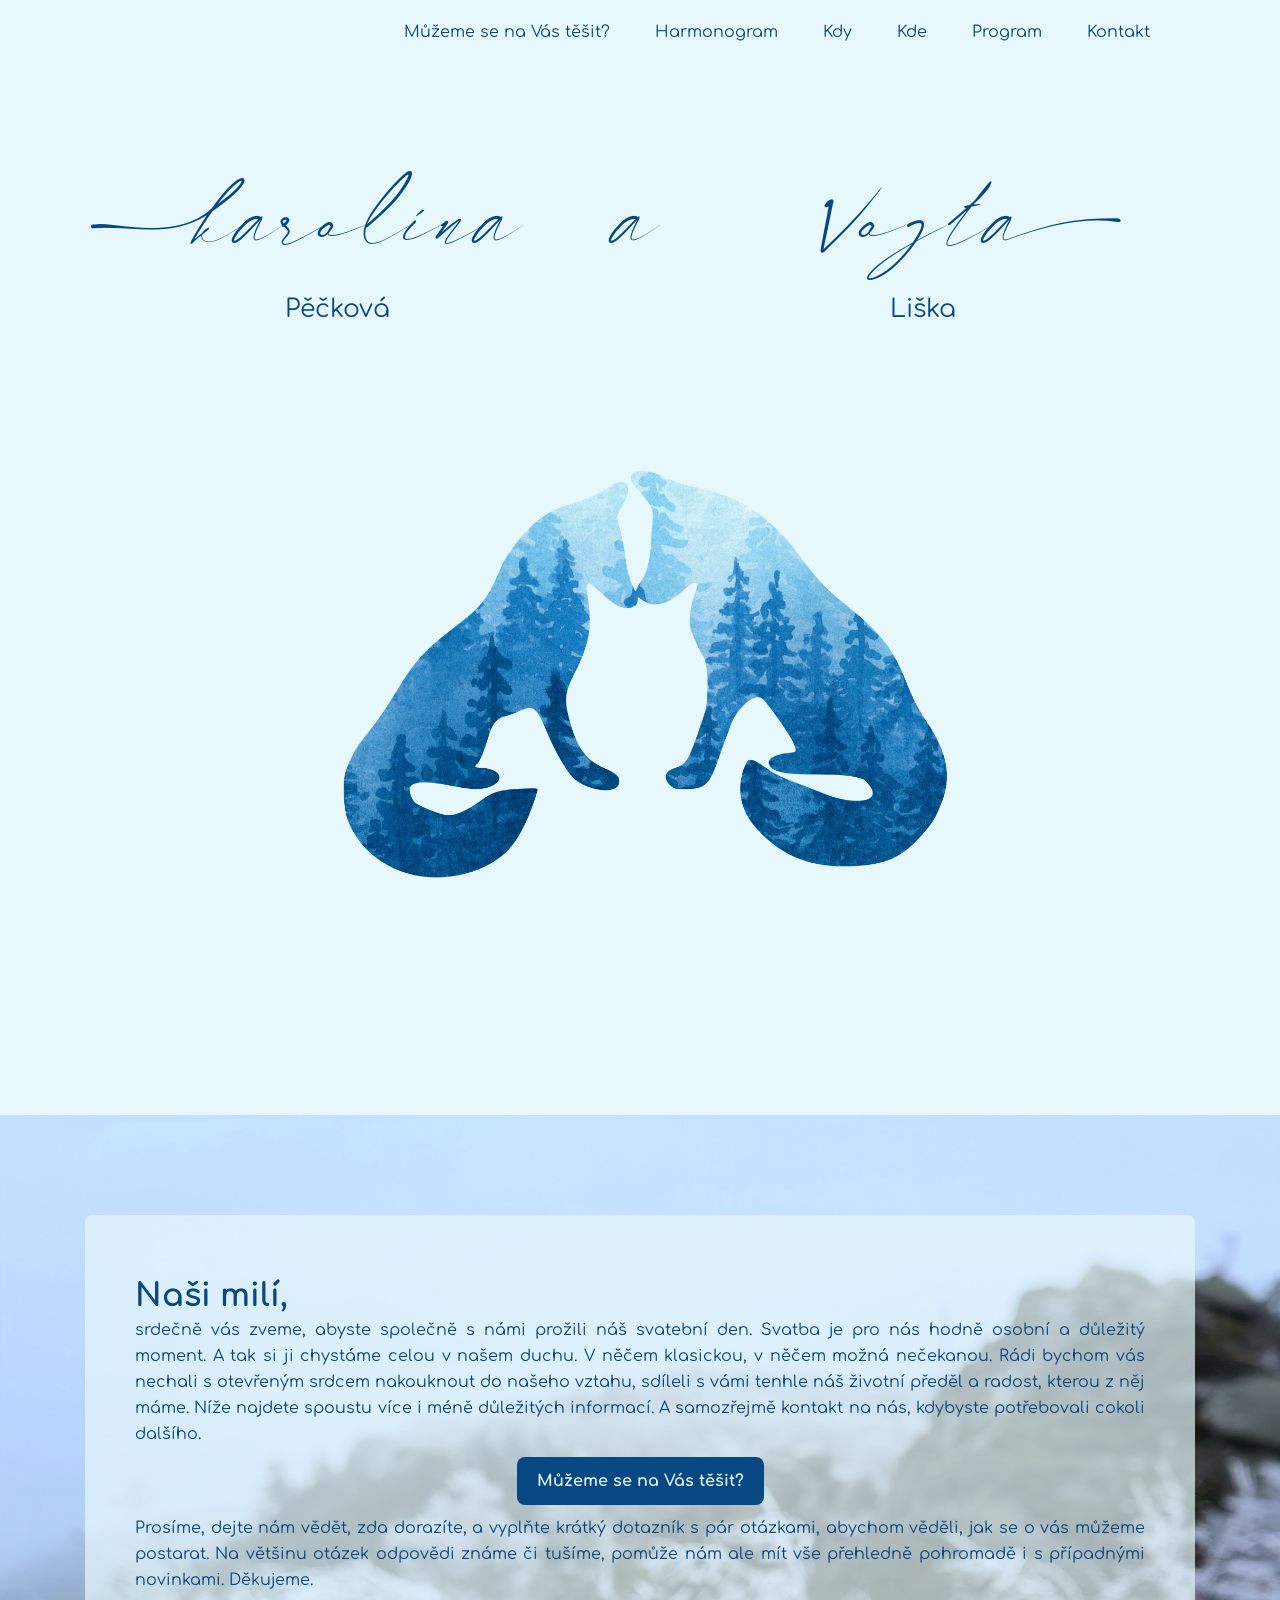
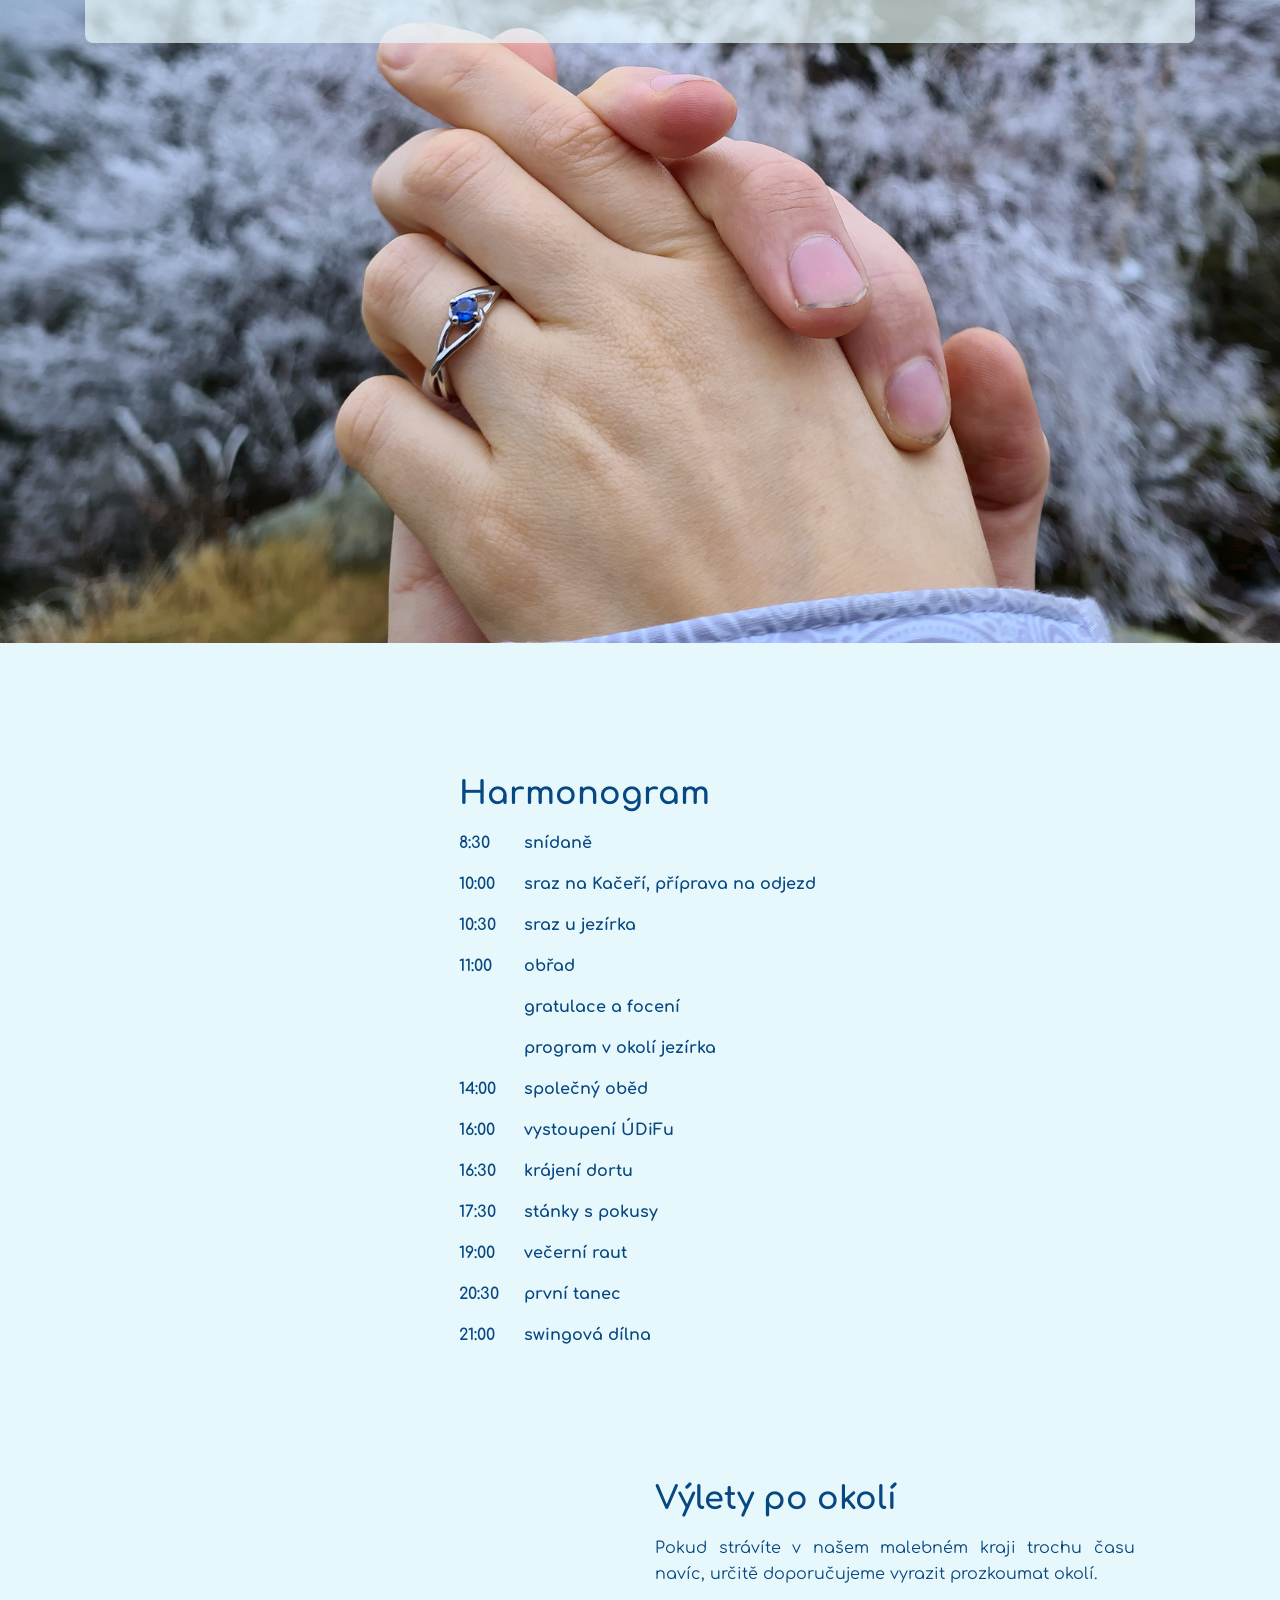
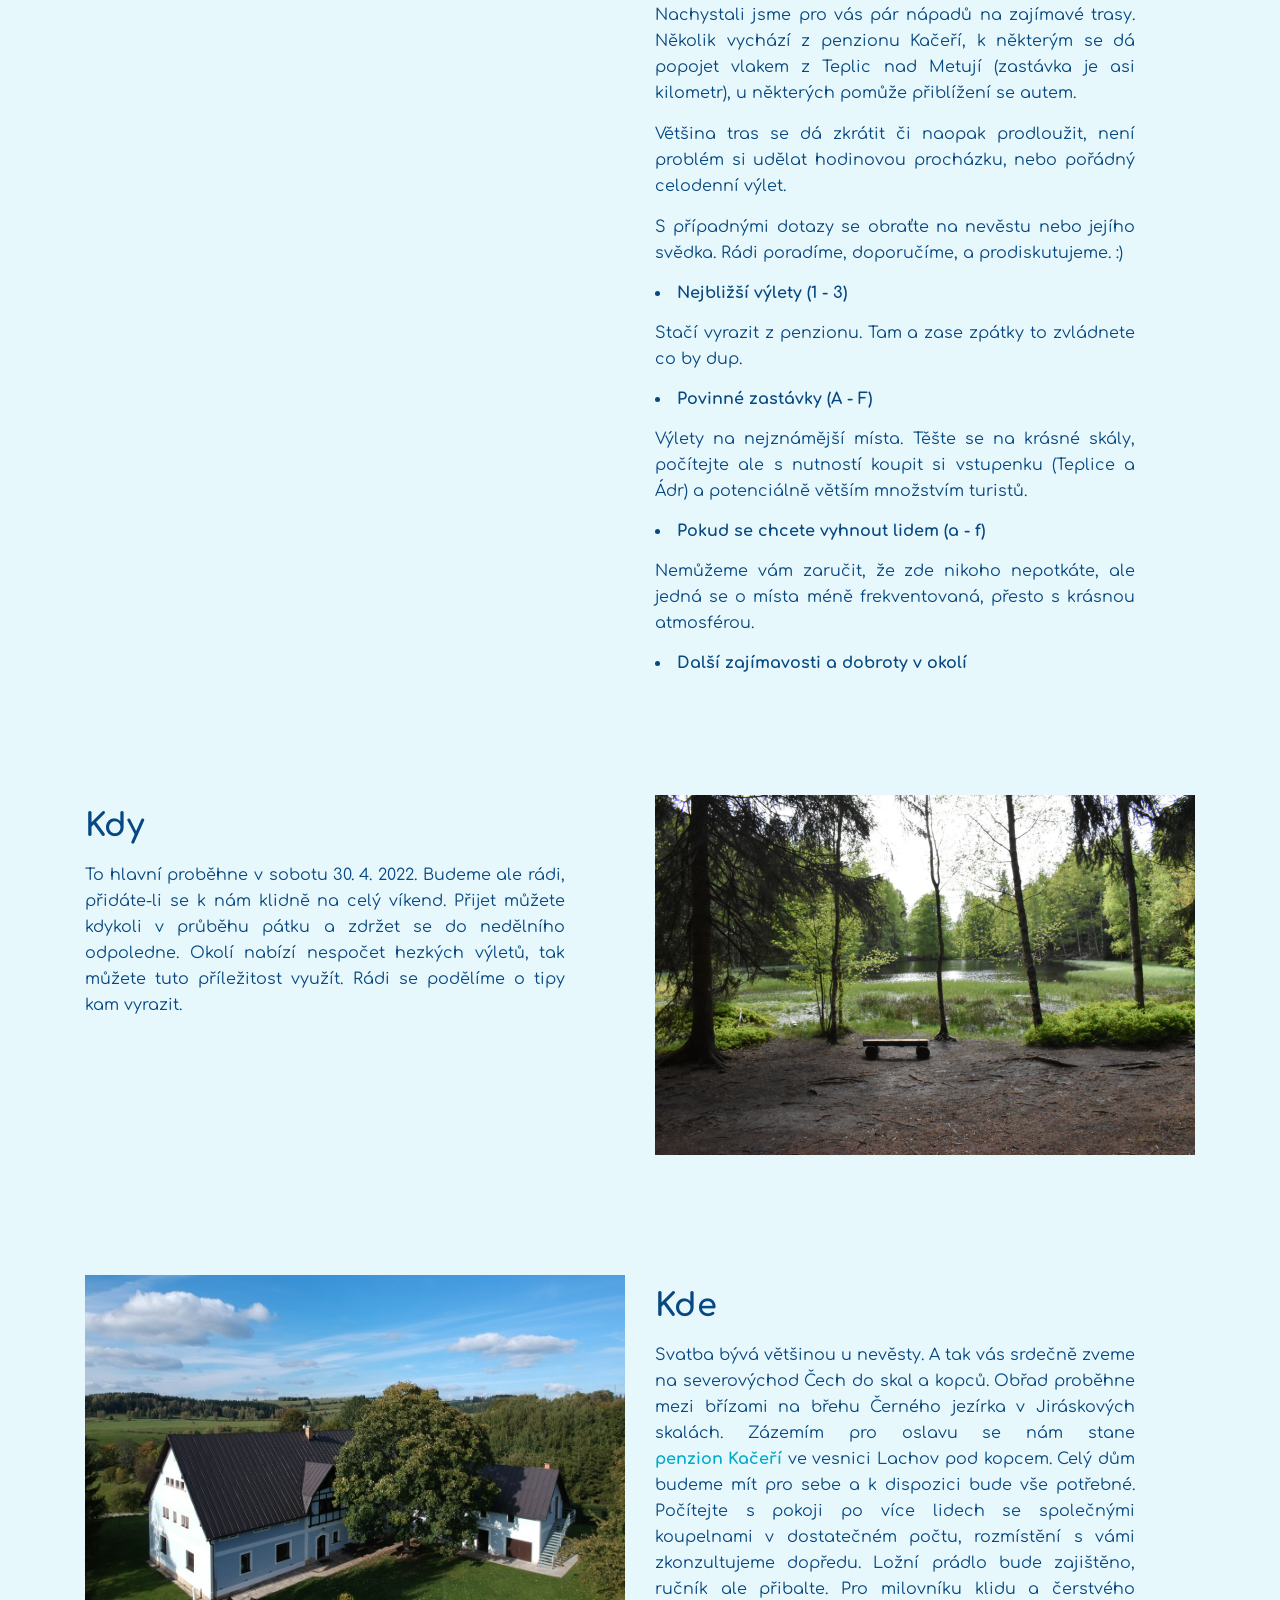
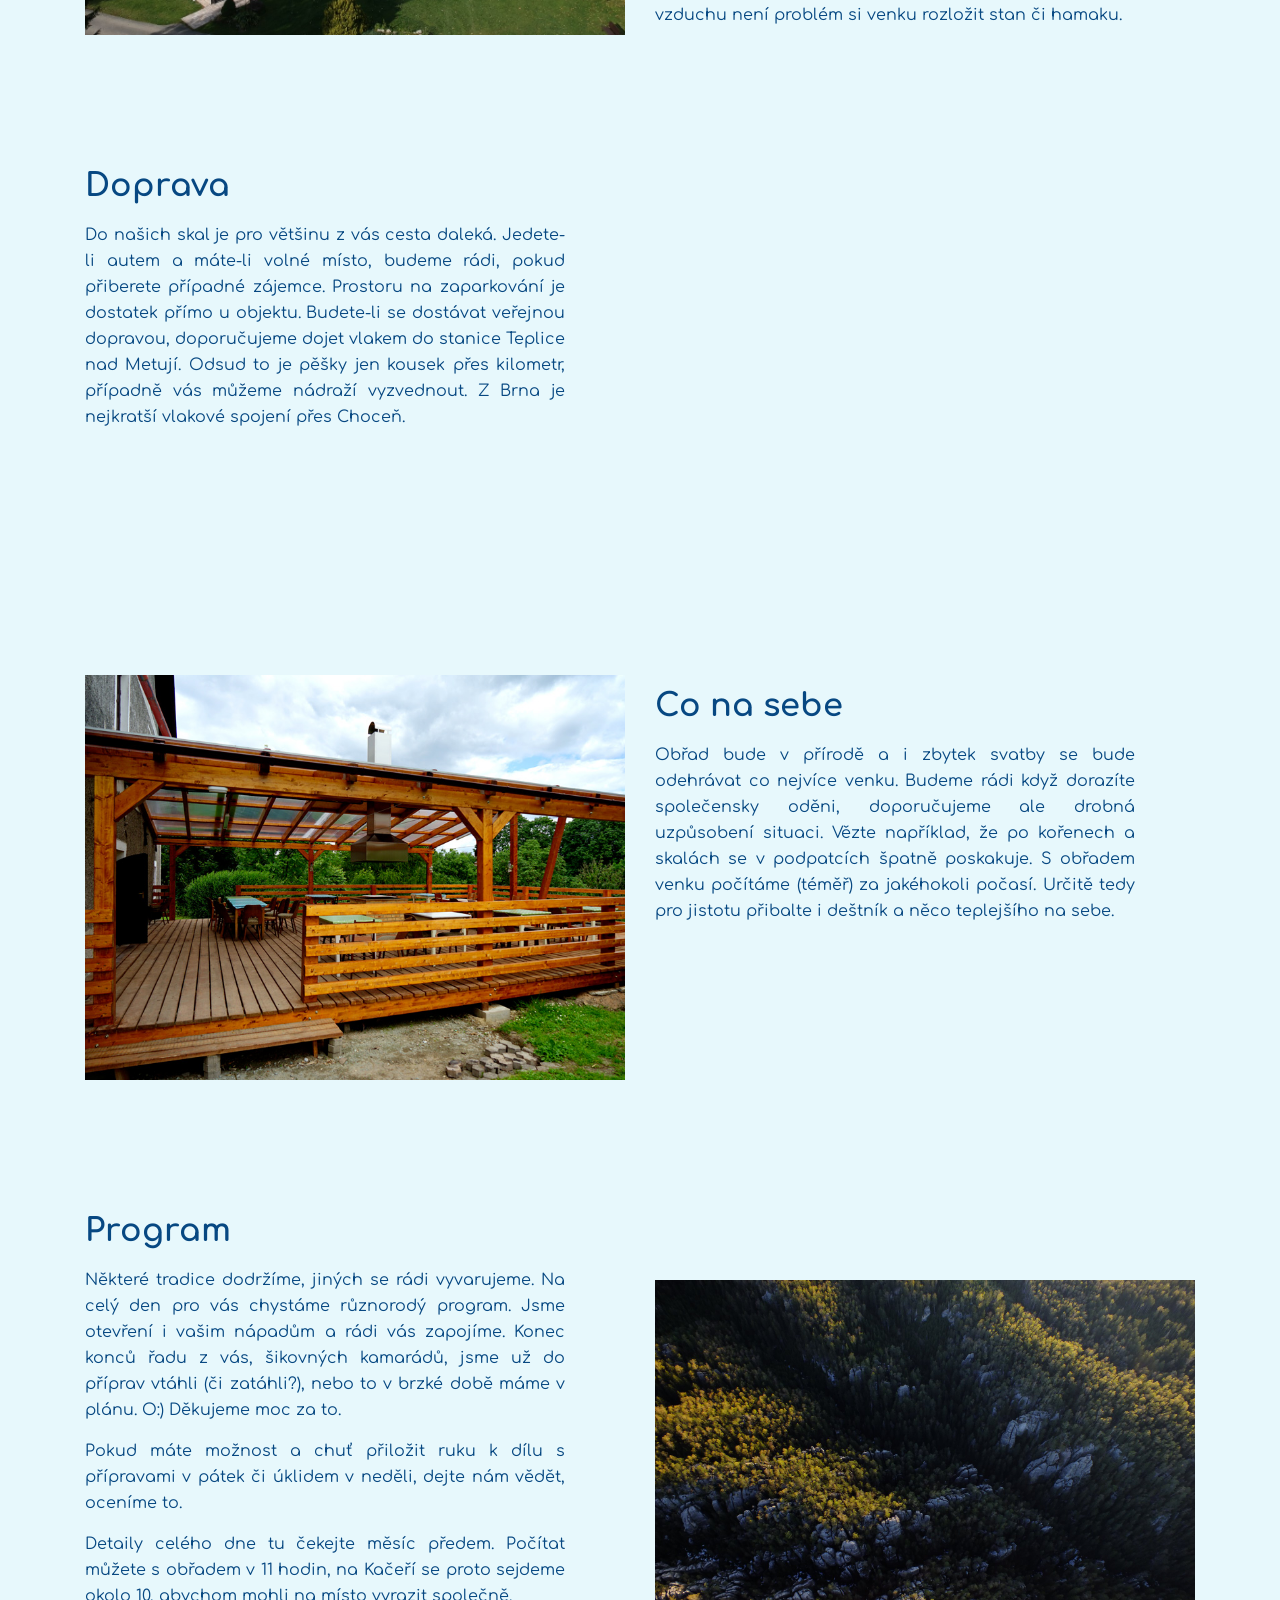
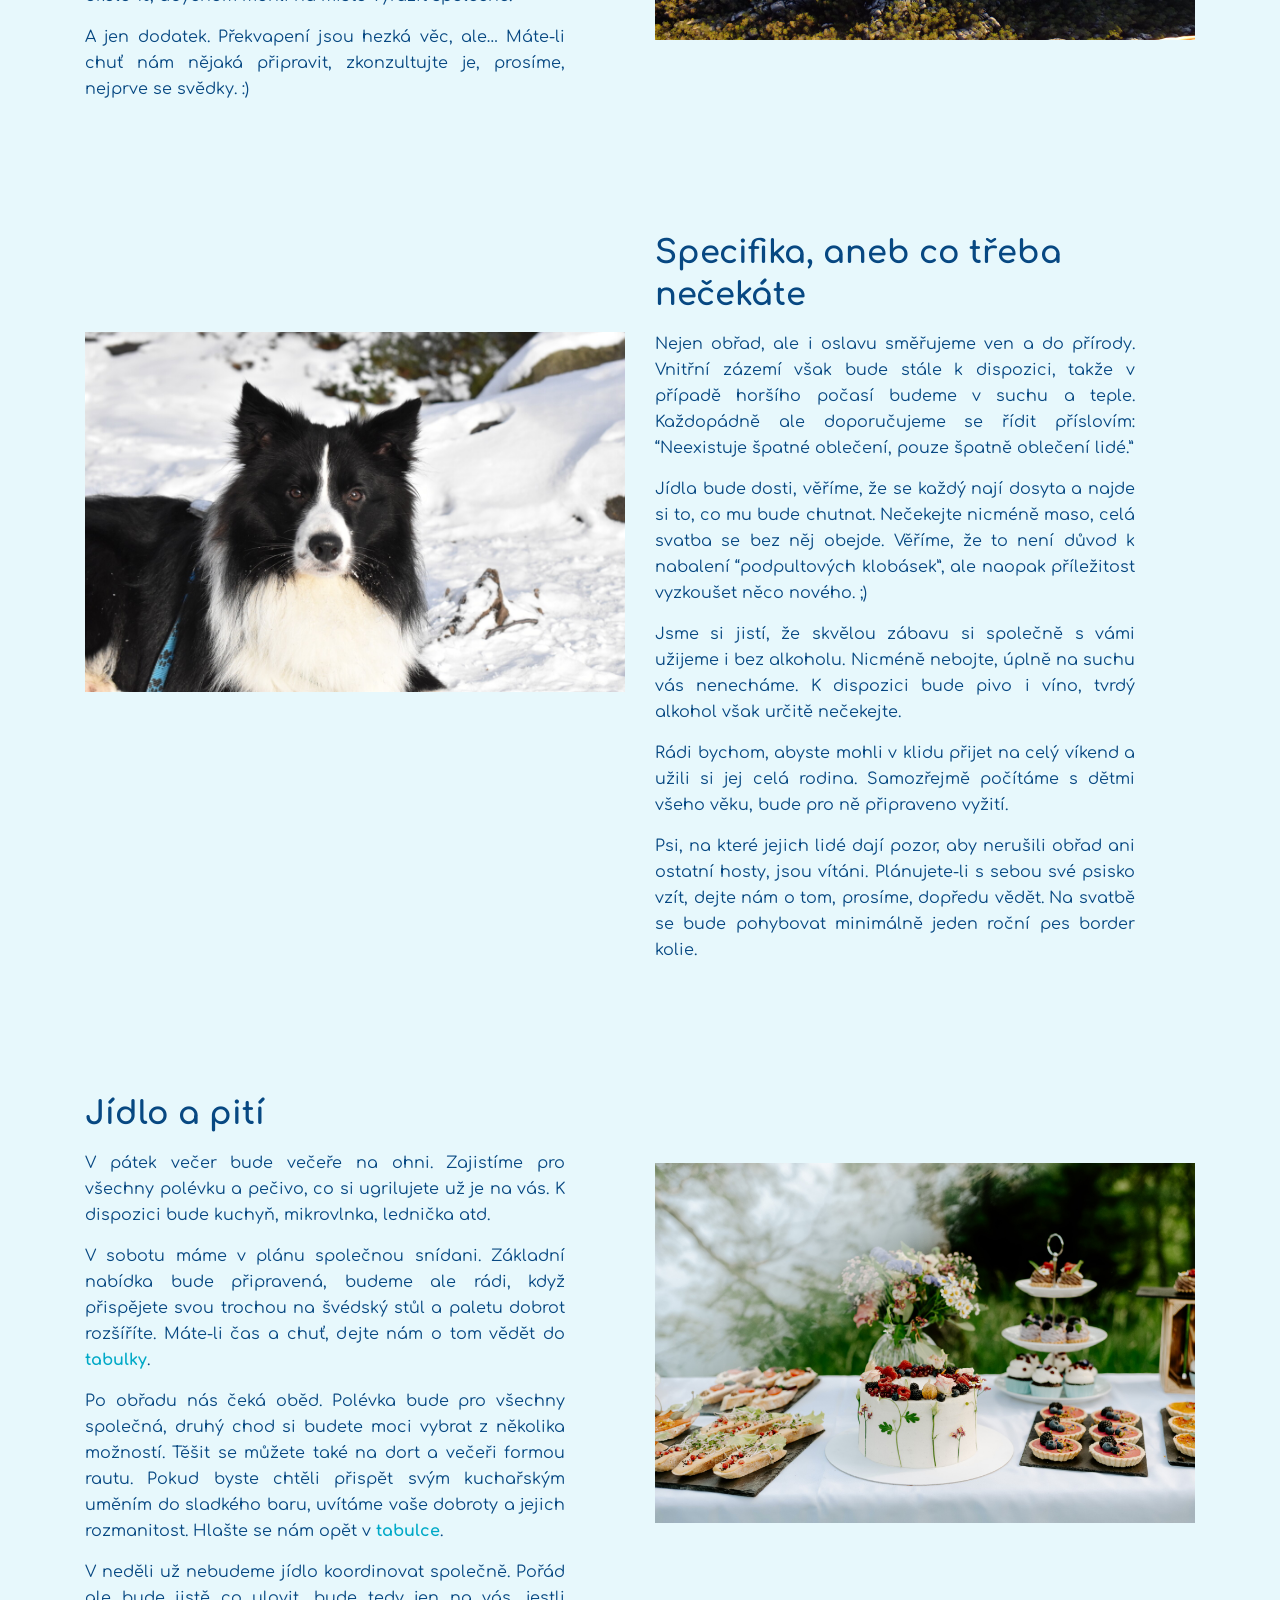
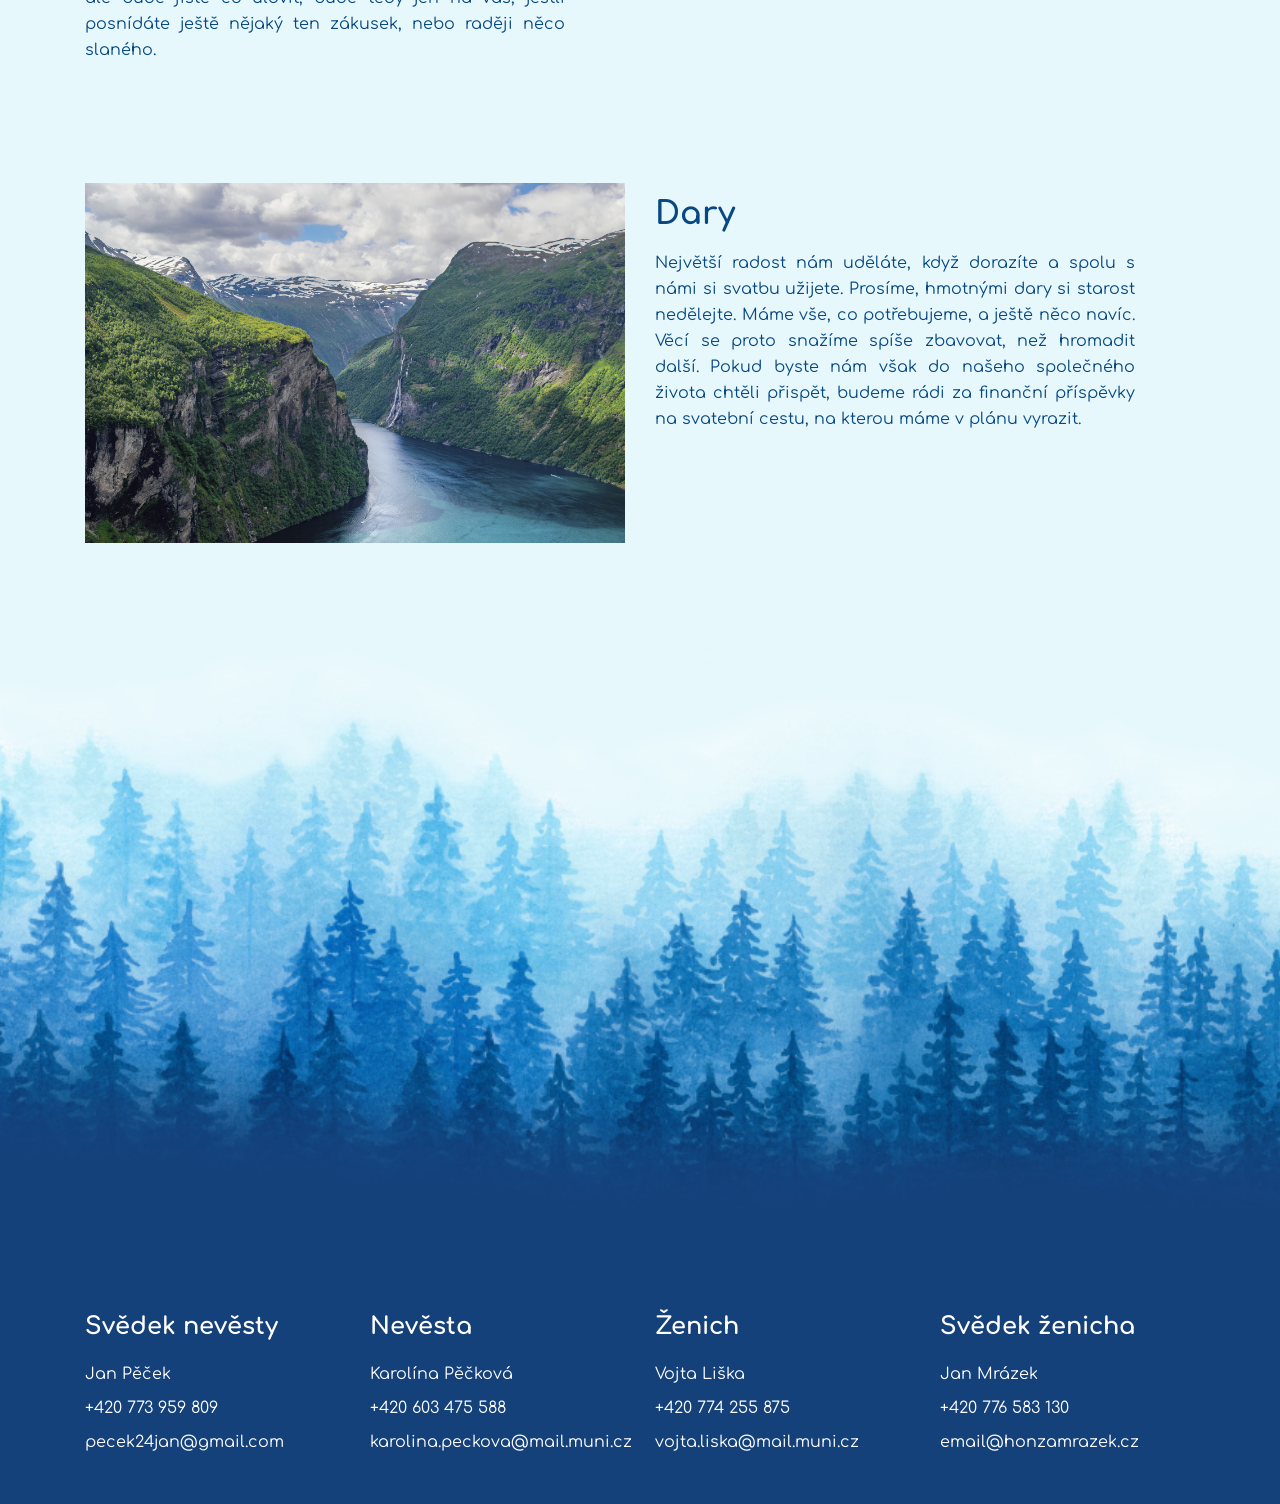
==== commit 4c22dabf: "removed some useless stuff and harmonogram + trips" ====
--- a/index.html
+++ b/index.html
@@ -63,6 +63,9 @@
                                 <ul id="nav" class="navbar-nav ml-auto">
                                     <li class="nav-item">
                                         <a class="page-scroll" href="#uvod">Můžeme se na Vás těšit?</a>
+                                    </li>
+                                    <li class="nav-item">
+                                        <a class="page-scroll" href="#harm">Harmonogram</a>
                                     </li>
                                     <li class="nav-item">
                                         <a class="page-scroll" href="#kdy">Kdy</a>
@@ -151,6 +154,86 @@
 
     <!--====== SERVICES PART ENDS ======-->
 
+        <!--====== ABOUT PART START ======-->
+
+        <section id="harm" class="harm-area pt-70">
+            <div class="container">
+                <div class="harm-content mt-50">
+                    <div class="section-title">
+                        <h3 class="title">Harmonogram</h3>
+                    </div> <!-- section title -->
+                    <div class="row" style = "font-family: textfontBold">
+                        <div class="col-2">
+                            <p class="text">8:30</p>
+                            <p class="text">10:00</p>
+                            <p class="text">10:30</p>
+                            <p class="text">11:00</p>
+                            <p class="text">&nbsp;</p>
+                            <p class="text">&nbsp;</p>
+                            <p class="text">14:00</p>
+                            <p class="text">16:00</p>
+                            <p class="text">16:30</p>
+                            <p class="text">17:30</p>
+                            <p class="text">19:00</p>
+                            <p class="text">20:30</p>
+                            <p class="text">21:00</p>
+                        </div>
+                        <div class="col-10">
+                            <p class="text">snídaně</p>
+                            <p class="text">sraz na Kačeří, příprava na odjezd</p>
+                            <p class="text">sraz u jezírka</p>
+                            <p class="text">obřad</p>
+                            <p class="text">gratulace a focení</p>
+                            <p class="text">program v okolí jezírka</p>
+                            <p class="text">společný oběd</p>
+                            <p class="text">vystoupení ÚDiFu</p>
+                            <p class="text">krájení dortu</p>
+                            <p class="text">stánky s pokusy</p>
+                            <p class="text">večerní raut</p>
+                            <p class="text">první tanec</p>
+                            <p class="text">swingová dílna</p>
+                        </div>
+                    </div>
+                </div> <!-- about content -->
+            </div> <!-- container -->
+        </section>
+    
+        <!--====== ABOUT PART ENDS ======-->
+    
+        <!--====== ABOUT PART START ======-->
+    
+        <section id = "vylet" class="about-area pt-70">
+            <div class="container">
+                <div class="row">
+                    <div class="col-lg-6 order-lg-last">
+                        <div class="about-content mt-50">
+                            <div class="section-title">
+                                <h3 class="title">Výlety po okolí</h3>
+                            </div> <!-- section title -->
+                            <p class="text">Pokud strávíte v našem malebném kraji trochu času navíc, určitě doporučujeme vyrazit prozkoumat okolí.</p>
+                            <p class="text">Nachystali jsme pro vás pár nápadů na zajímavé trasy. Několik vychází z penzionu Kačeří, k některým se dá popojet vlakem z Teplic nad Metují (zastávka je asi kilometr), u některých pomůže přiblížení se autem.</p>
+                            <p class="text">Většina tras se dá zkrátit či naopak prodloužit, není problém si udělat hodinovou procházku, nebo pořádný celodenní výlet.</p>
+                            <p class="text">S případnými dotazy se obraťte na nevěstu nebo jejího svědka. Rádi poradíme, doporučíme, a prodiskutujeme. :)</p>
+                            <li class = "text" style = "font-family: textfontBold">Nejbližší výlety (1 - 3)</li>
+                            <p class="text">Stačí vyrazit z penzionu. Tam a zase zpátky to zvládnete co by dup.</p>
+                            <li class="text" style = "font-family: textfontBold">Povinné zastávky (A - F)</li>
+                            <p class="text">Výlety na nejznámější místa. Těšte se na krásné skály, počítejte ale s nutností koupit si vstupenku (Teplice a Ádr) a potenciálně větším množstvím turistů.</p>
+                            <li class="text" style = "font-family: textfontBold">Pokud se chcete vyhnout lidem (a - f)</li>
+                            <p class="text">Nemůžeme vám zaručit, že zde nikoho nepotkáte, ale jedná se o místa méně frekventovaná, přesto s krásnou atmosférou.</p>
+                            <li class="text" style = "font-family: textfontBold">Další zajímavosti a dobroty v okolí</li>
+                        </div> <!-- about content -->
+                    </div>
+                    <div class="col-lg-6 order-lg-first">
+                        <div class="about-image text-center mt-120">
+                            <iframe style="border:none" src="https://frame.mapy.cz/s/kurobazuho" width="650" height="700" frameborder="0"></iframe>
+                        </div> <!-- about image -->
+                    </div>
+                </div> <!-- row -->
+            </div> <!-- container -->
+        </section>
+    
+        <!--====== ABOUT PART ENDS ======-->
+
     <!--====== ABOUT PART START ======-->
 
     <section id="kdy" class="about-area pt-70">
--- a/assets/css/style.css
+++ b/assets/css/style.css
@@ -1112,6 +1112,30 @@
 
 /* jak udelat, aby to v mobilu nebylo prezoomovane 2d8dd9ff
 
+
+/*===========================
+      05.Harmonogram css
+===========================*/
+.harm-area {
+  background-color: #e7f8fcff;
+  z-index: 5;
+}
+
+.harm-content {
+  display: table;
+  margin-right: auto;
+  margin-left: auto;
+  max-width: 480px;
+}
+
+.harm-content .text {
+  text-align: justify;
+  margin-top: 15px;
+}
+
+
+
+
 /*===========================
       05.ABOUT css
 ===========================*/
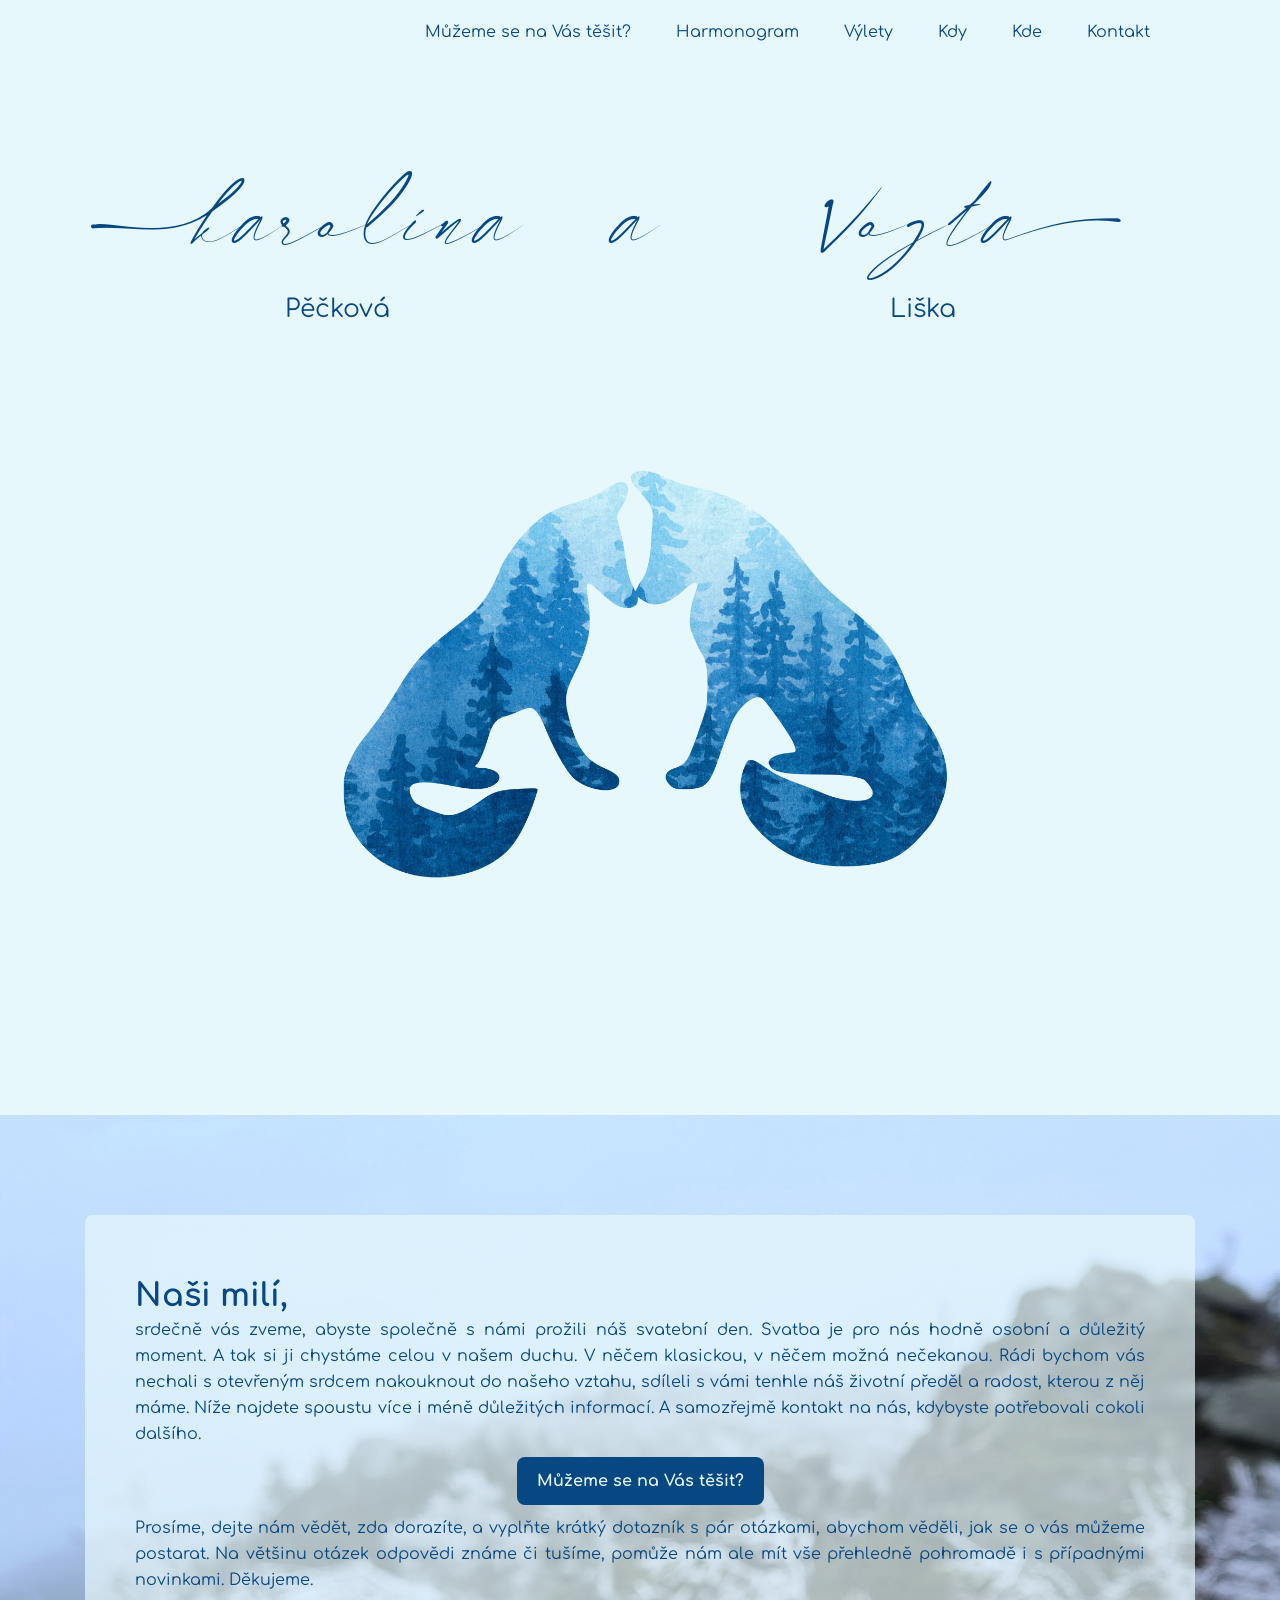
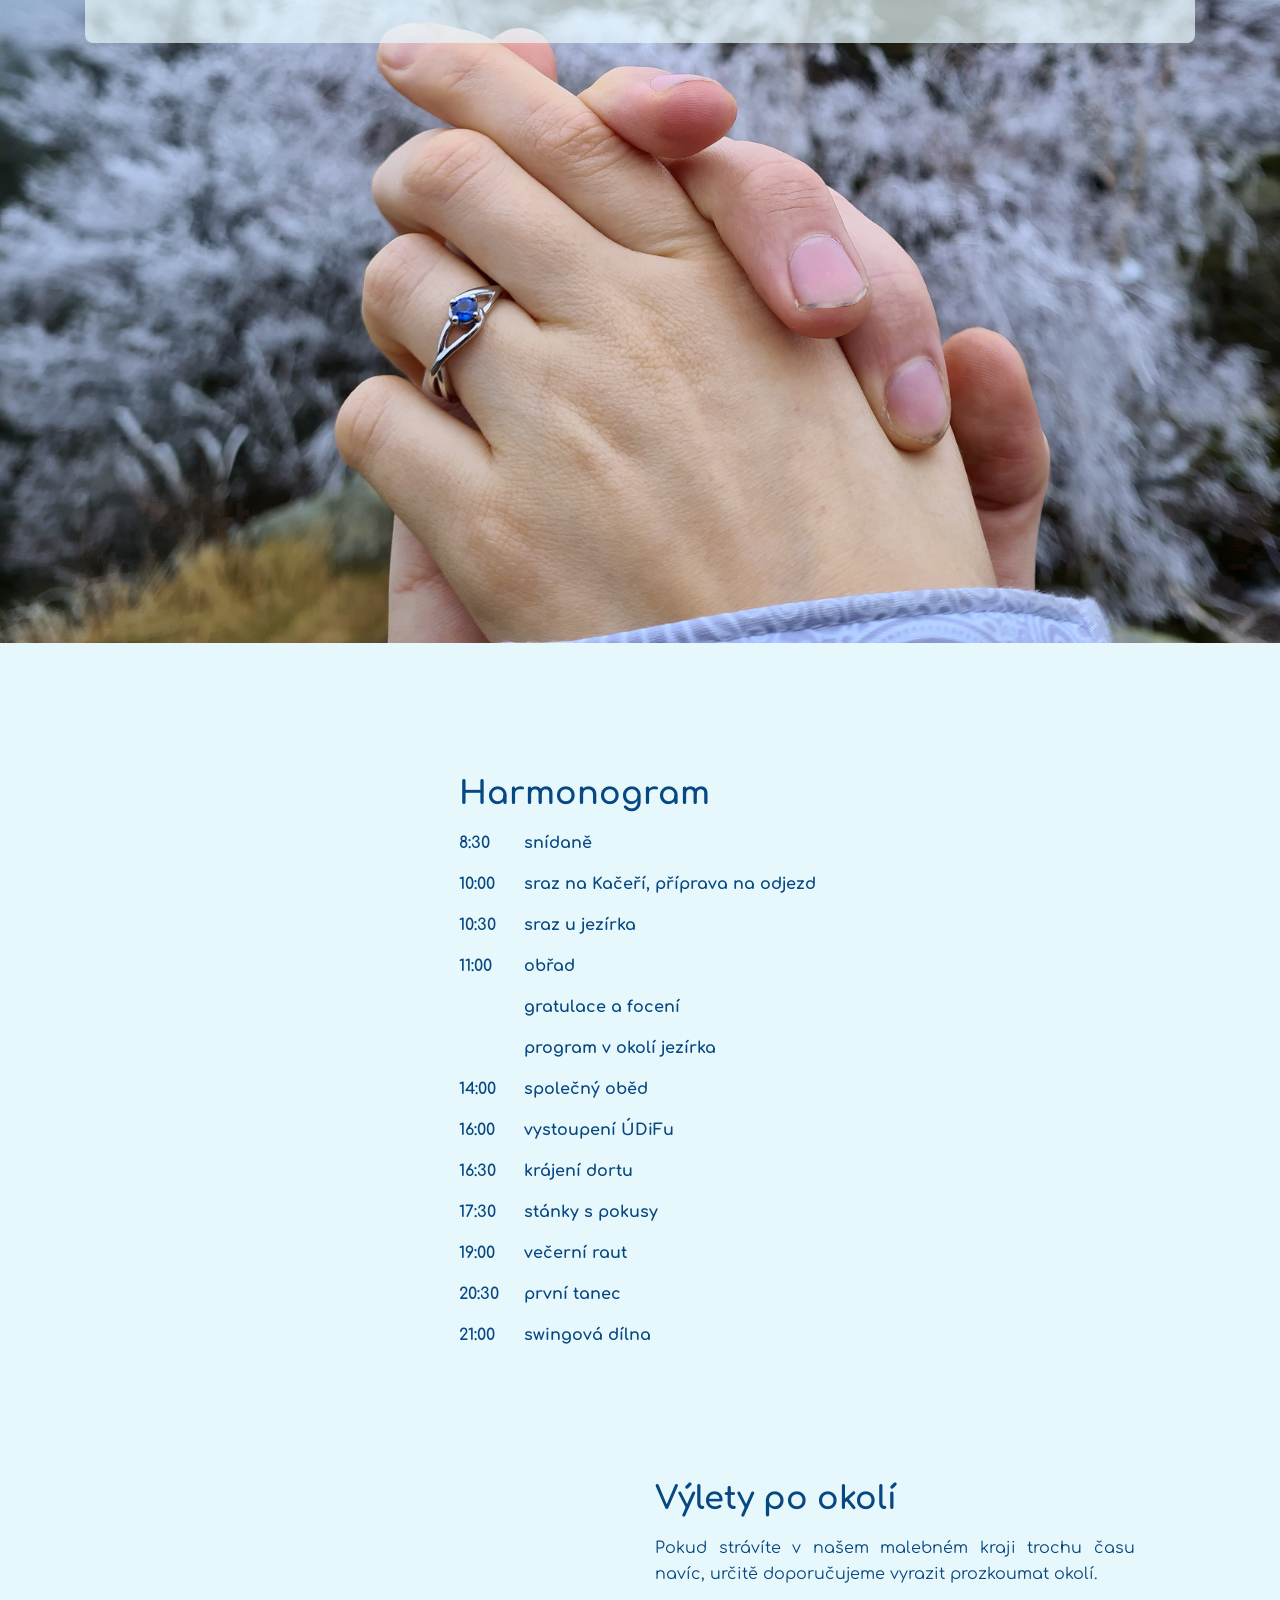
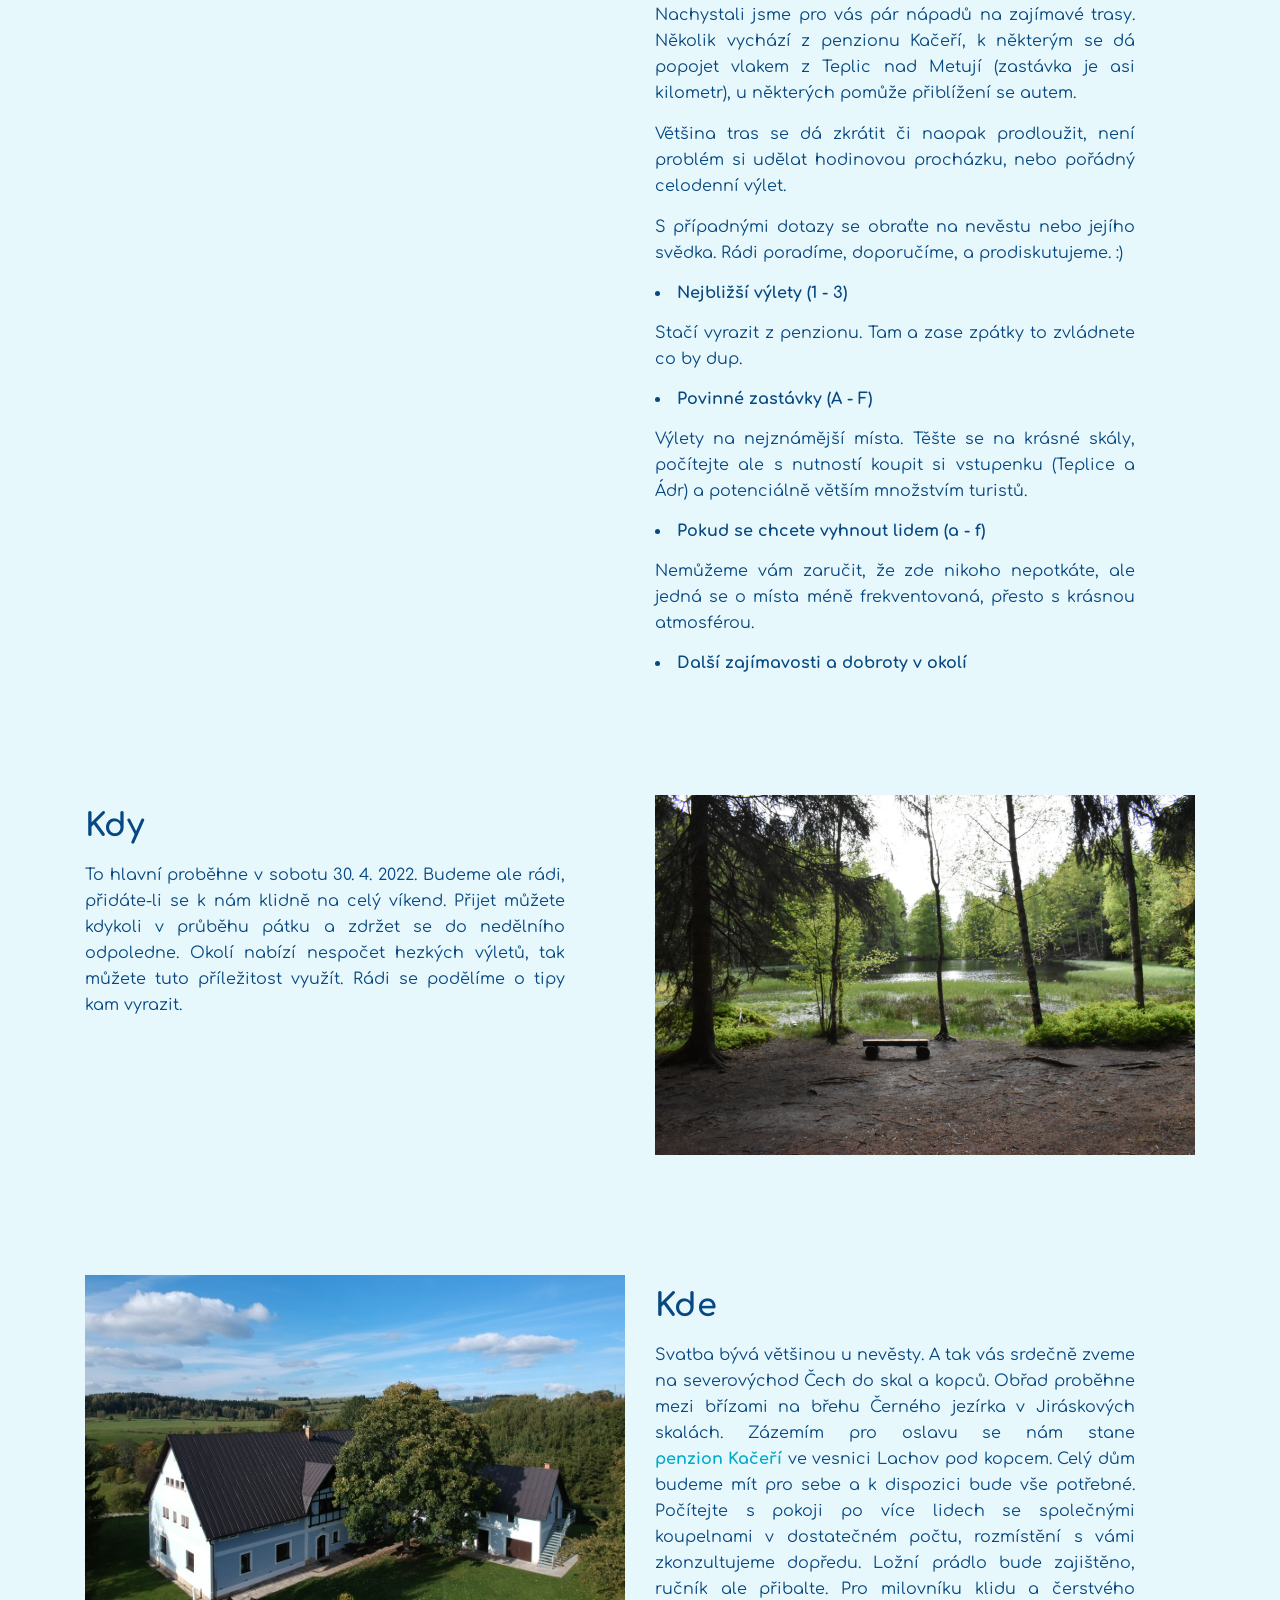
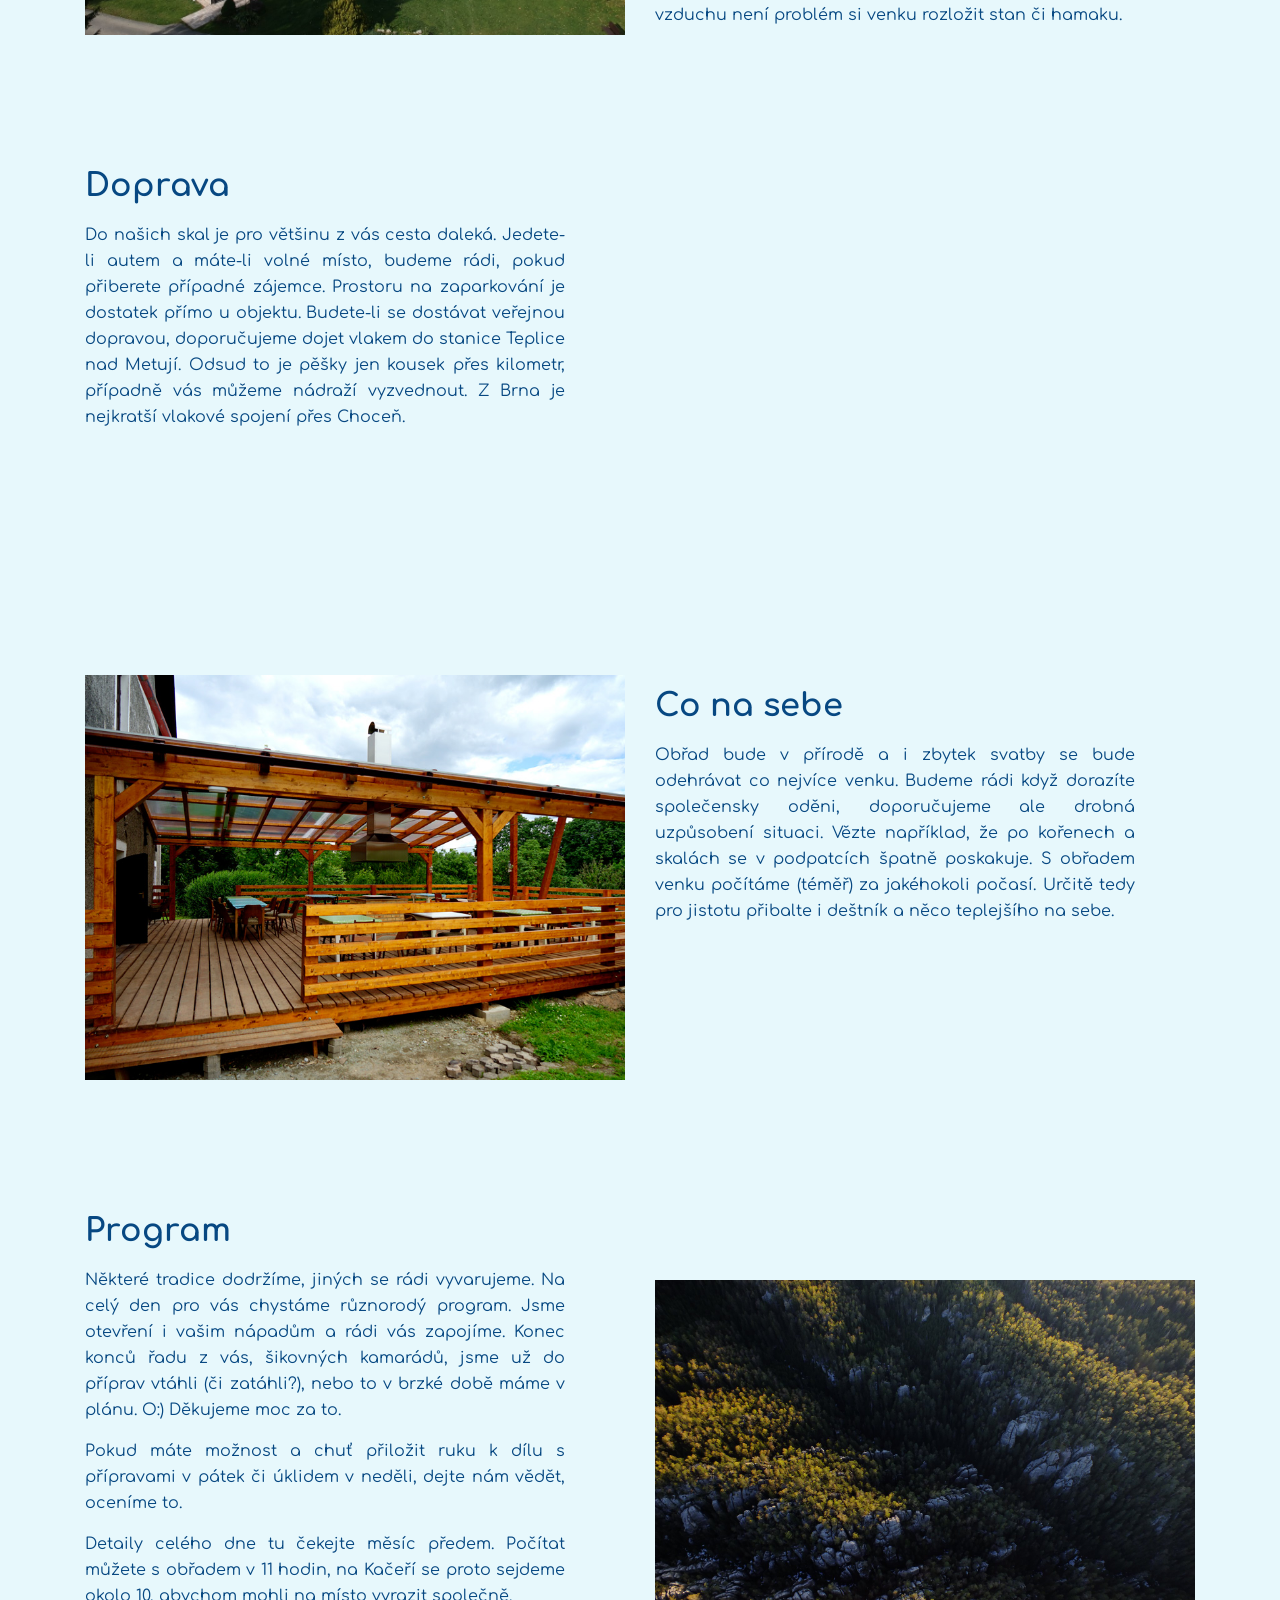
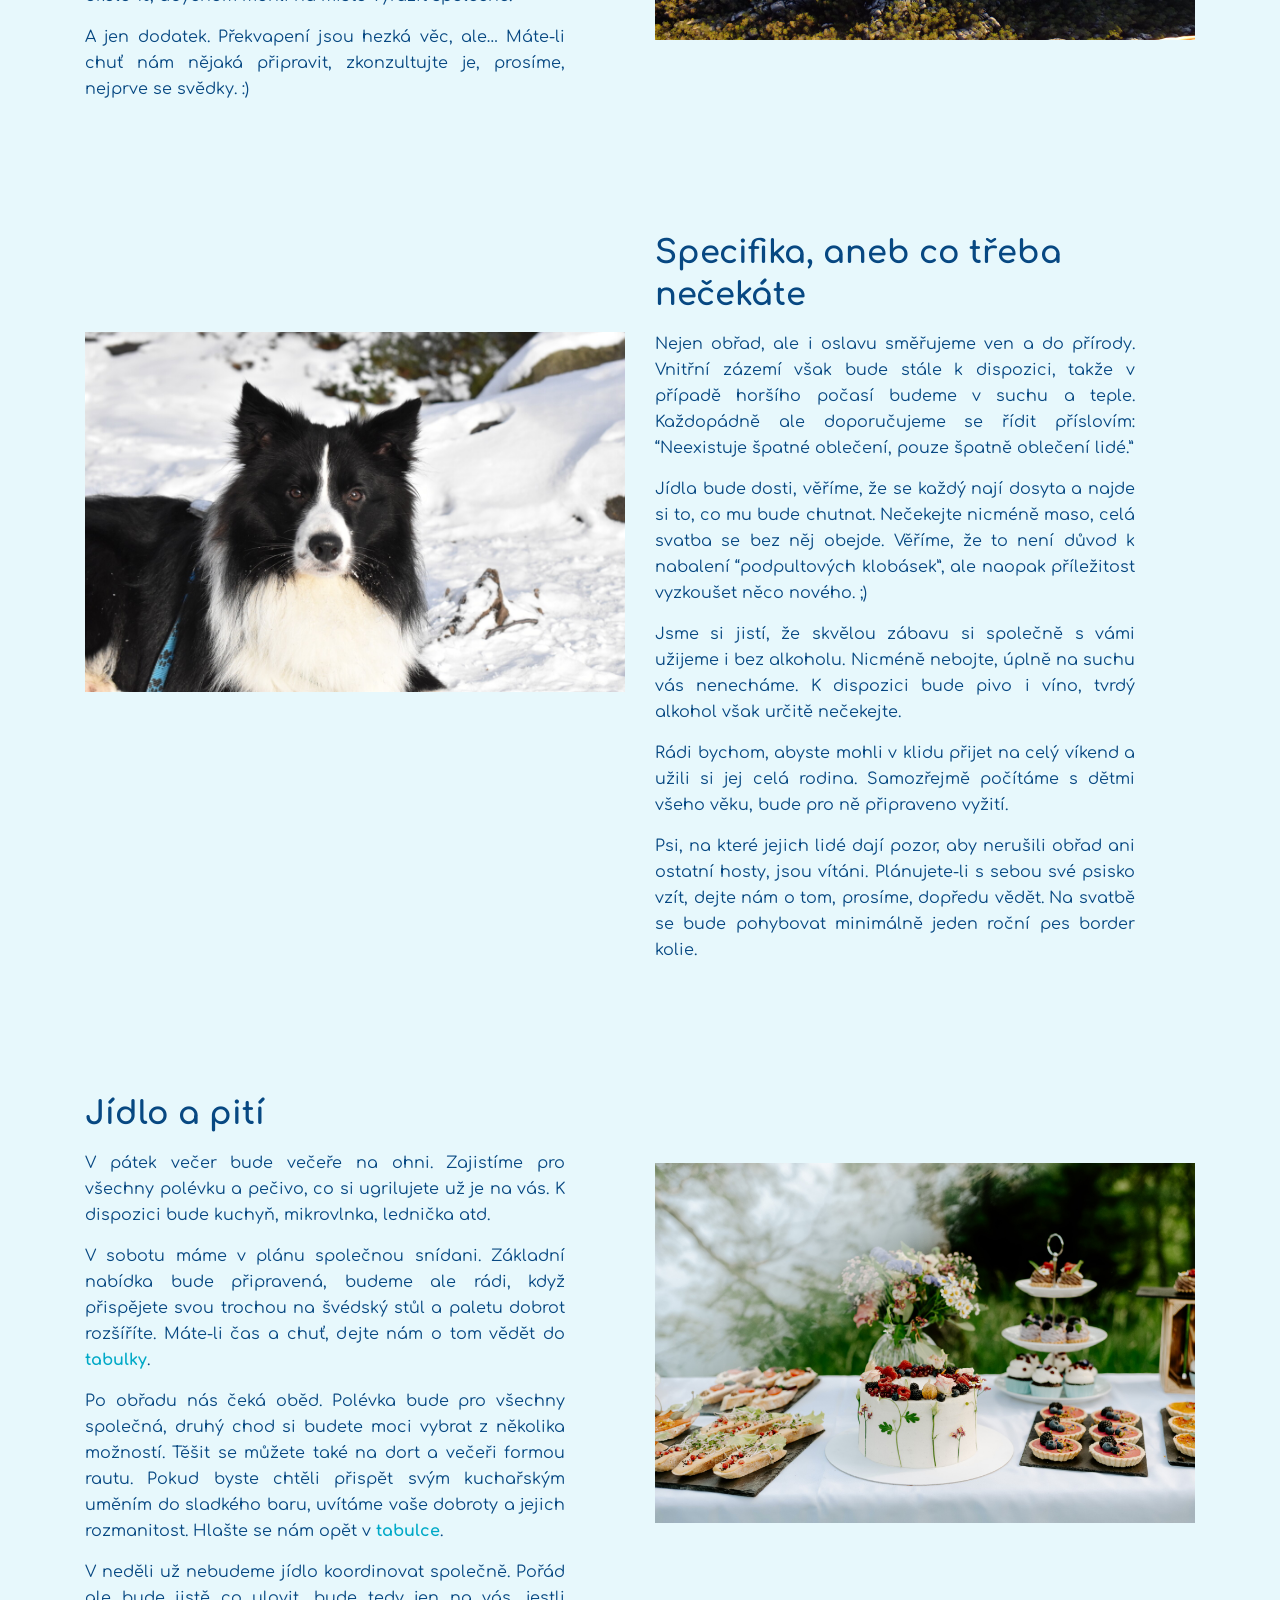
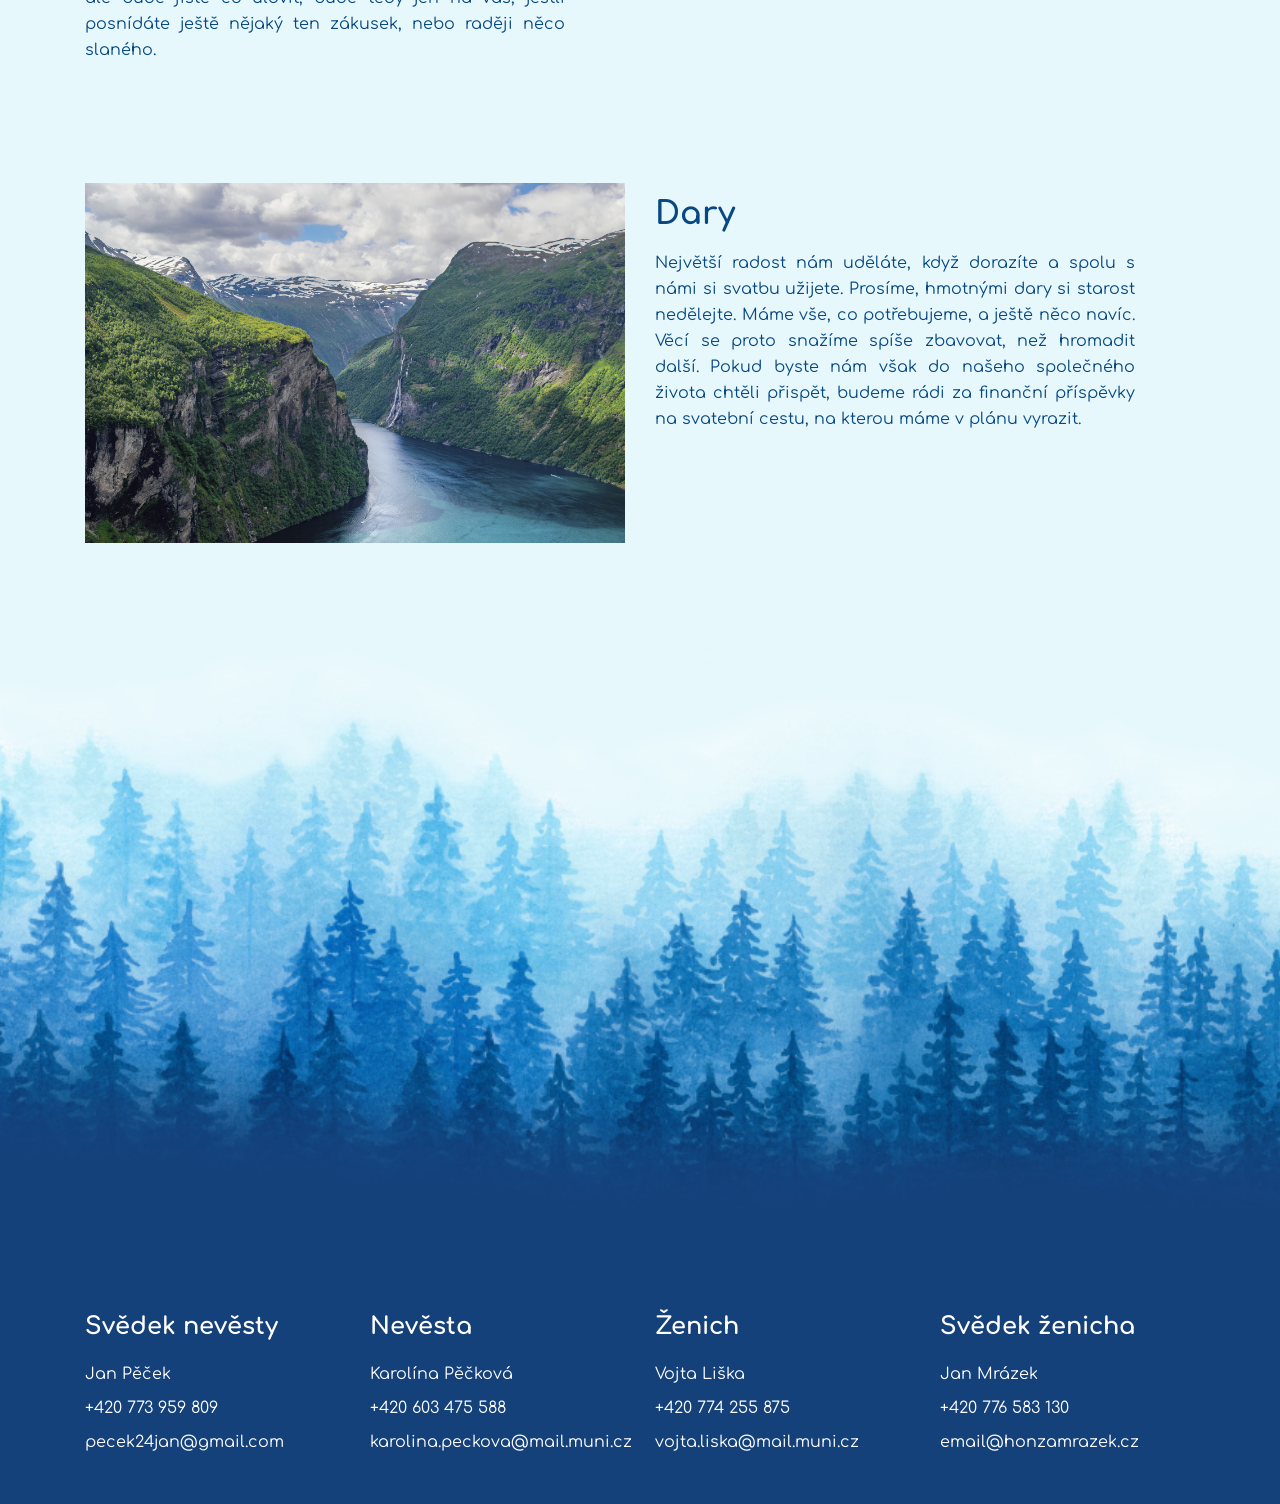
==== commit acce7082: "zmena zalozek" ====
--- a/index.html
+++ b/index.html
@@ -68,14 +68,14 @@
                                         <a class="page-scroll" href="#harm">Harmonogram</a>
                                     </li>
                                     <li class="nav-item">
+                                        <a class="page-scroll" href="#vylet">Výlety</a>
+                                    </li>
+                                    <li class="nav-item">
                                         <a class="page-scroll" href="#kdy">Kdy</a>
                                     </li>
                                     <li class="nav-item">
                                         <a class="page-scroll" href="#kde">Kde</a>
-                                    </li>
-                                    <li class="nav-item">
-                                        <a class="page-scroll" href="#program">Program</a>
-                                    </li>
+                                    
                                     <li class="nav-item">
                                         <a class="page-scroll" href="#footer">Kontakt</a>
                                     </li>
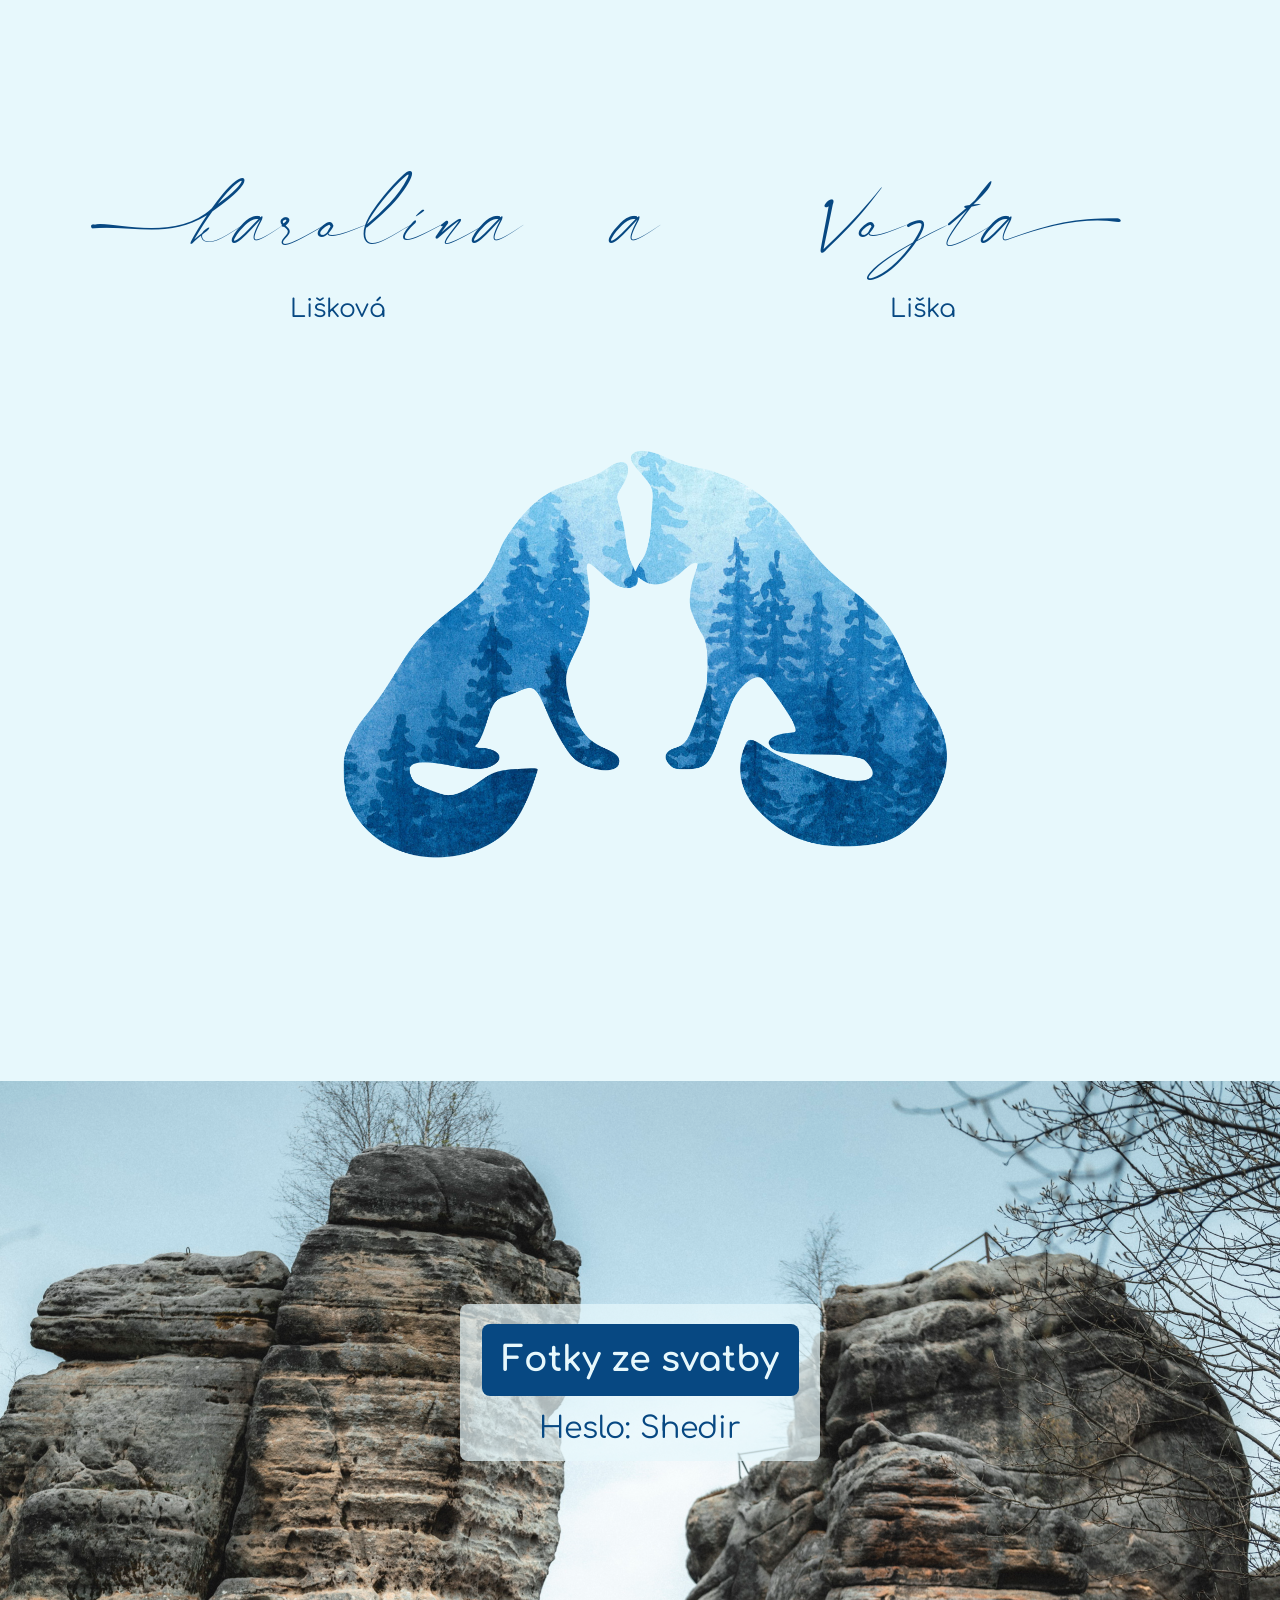
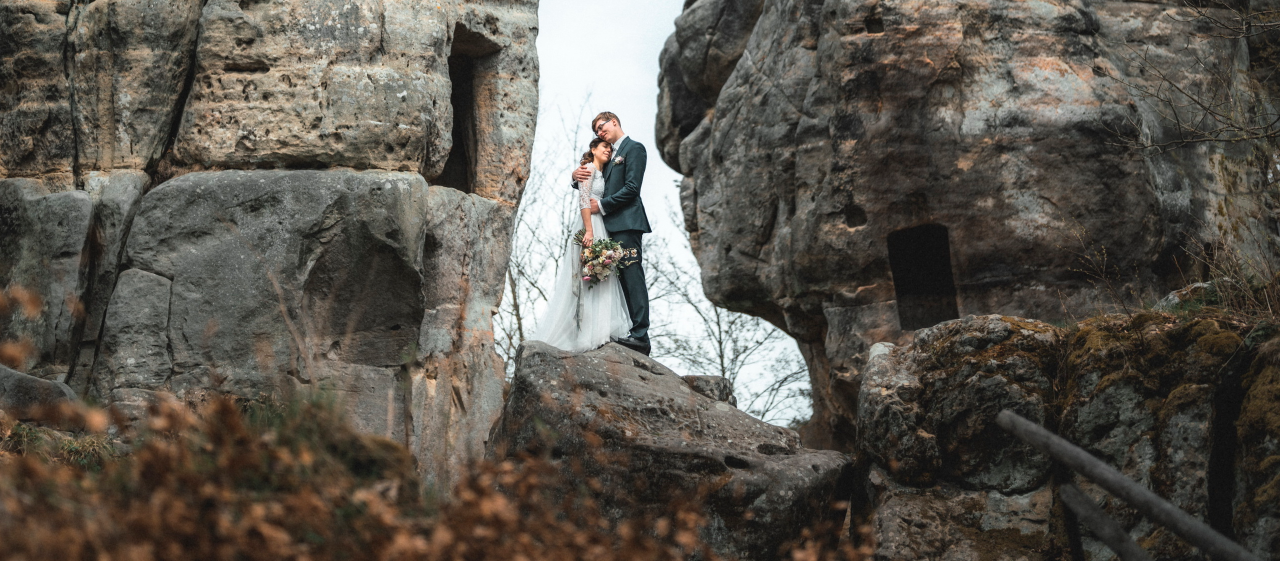
==== commit a1526daf: "Photo after wedding" ====
--- a/index.html
+++ b/index.html
@@ -39,7 +39,7 @@
 
 </head>
 
-<body>
+<body style="background-color:#e7f8fcff">
     <!--[if IE]>
     <p class="browserupgrade">You are using an <strong>outdated</strong> browser. Please <a href="https://browsehappy.com/">upgrade your browser</a> to improve your experience and security.</p>
   <![endif]-->
@@ -48,49 +48,10 @@
     <!--====== HEADER PART START ======-->
 
     <header class="header-area">
-        <div class="navbar-area">
-            <div class="container">
-                <div class="row">
-                    <div class="col-lg-12">
-                        <nav class="navbar navbar-expand-lg">
-                            <button class="navbar-toggler" type="button" data-toggle="collapse" data-target="#navbarSupportedContent" aria-controls="navbarSupportedContent" aria-expanded="false" aria-label="Toggle navigation">
-                                <span class="toggler-icon"></span>
-                                <span class="toggler-icon"></span>
-                                <span class="toggler-icon"></span>
-                            </button>
-
-                            <div class="collapse navbar-collapse sub-menu-bar" id="navbarSupportedContent">
-                                <ul id="nav" class="navbar-nav ml-auto">
-                                    <li class="nav-item">
-                                        <a class="page-scroll" href="#uvod">Můžeme se na Vás těšit?</a>
-                                    </li>
-                                    <li class="nav-item">
-                                        <a class="page-scroll" href="#harm">Harmonogram</a>
-                                    </li>
-                                    <li class="nav-item">
-                                        <a class="page-scroll" href="#vylet">Výlety</a>
-                                    </li>
-                                    <li class="nav-item">
-                                        <a class="page-scroll" href="#kdy">Kdy</a>
-                                    </li>
-                                    <li class="nav-item">
-                                        <a class="page-scroll" href="#kde">Kde</a>
-                                    
-                                    <li class="nav-item">
-                                        <a class="page-scroll" href="#footer">Kontakt</a>
-                                    </li>
-                                </ul>
-                            </div> <!-- navbar collapse -->
-
-                        </nav> <!-- navbar -->
-                    </div>
-                </div> <!-- row -->
-            </div> <!-- container -->
-        </div> <!-- navbar area -->
 
         <div id="home" class="header-hero bg_cover">
             <div class="container">
-                <div class="row justify-content-center header-hero-wrapper">
+                <div class="row header-hero-wrapper">
                     <!-- <div class="col-lg-12">
                         <div class="header-hero-content text-center">
                             <h1 class="header-title wow fadeIn" data-wow-duration="0s" data-wow-delay="0s">Karolína&nbsp;a&nbsp;Vojta</h1>
@@ -100,7 +61,7 @@
                     <div class="col-lg-5">
                         <div class="header-hero-content text-center">
                             <h1 class="header-title">arolína</h1>
-                            <h2 class="header-sub-title">Pěčková</h2>
+                            <h2 class="header-sub-title">Lišková</h2>
                         </div>
                     </div>
                     <div class="col-lg-2">
@@ -130,416 +91,17 @@
 
 <!--====== SERVICES PART START ======-->
 
-    <section id="uvod" class="uvod-area pt-120">
+    <section id="uvod" class="uvod-area">
         <div class="container">
-            <div class="text-box">
-                <div class="row">
-                    <div class="col-lg-12">
-                        <div class="section-title">
-                            <h1 class="title">Naši milí,</h1>
-                        </div> <!-- section title -->
-                        <p class="text">srdečně vás zveme, abyste společně s námi prožili náš svatební den. Svatba je pro nás hodně osobní a důležitý moment. A tak si ji chystáme celou v našem duchu. V něčem klasickou, v něčem možná nečekanou. Rádi bychom vás nechali s otevřeným srdcem nakouknout do našeho vztahu, sdíleli s vámi tenhle náš životní předěl a radost, kterou z něj máme.
-                            Níže najdete spoustu více i méně důležitých informací. A samozřejmě kontakt na nás, kdybyste potřebovali cokoli dalšího.</p>
-                    </div><!-- text box -->
-                </div> <!-- row -->
-                <div class="row justify-content-center">
-                    <a href="https://forms.gle/NUbiHUrCfFYfyPWA7" class="main-btn">Můžeme se na Vás těšit?</a>
+            <div class="uvod-content">
+                <div class="uvod-content-btn">
+                    <a href="https://eu.zonerama.com/UnlockAlbum/8409807" class="main-btn">Fotky ze svatby</a>
                 </div>
-                <div class="row"></div>
-                    <p class="text">Prosíme, dejte nám vědět, zda dorazíte, a vyplňte krátký dotazník s pár otázkami, abychom věděli, jak se o vás můžeme postarat. Na většinu otázek odpovědi známe či tušíme, pomůže nám ale mít vše přehledně pohromadě i s případnými novinkami. Děkujeme.</p>
-                </div>
+                <p class="uvod-text">Heslo: Shedir</p>
             </div>
         </div> <!-- container -->
     </section>
 
-    <!--====== SERVICES PART ENDS ======-->
-
-        <!--====== ABOUT PART START ======-->
-
-        <section id="harm" class="harm-area pt-70">
-            <div class="container">
-                <div class="harm-content mt-50">
-                    <div class="section-title">
-                        <h3 class="title">Harmonogram</h3>
-                    </div> <!-- section title -->
-                    <div class="row" style = "font-family: textfontBold">
-                        <div class="col-2">
-                            <p class="text">8:30</p>
-                            <p class="text">10:00</p>
-                            <p class="text">10:30</p>
-                            <p class="text">11:00</p>
-                            <p class="text">&nbsp;</p>
-                            <p class="text">&nbsp;</p>
-                            <p class="text">14:00</p>
-                            <p class="text">16:00</p>
-                            <p class="text">16:30</p>
-                            <p class="text">17:30</p>
-                            <p class="text">19:00</p>
-                            <p class="text">20:30</p>
-                            <p class="text">21:00</p>
-                        </div>
-                        <div class="col-10">
-                            <p class="text">snídaně</p>
-                            <p class="text">sraz na Kačeří, příprava na odjezd</p>
-                            <p class="text">sraz u jezírka</p>
-                            <p class="text">obřad</p>
-                            <p class="text">gratulace a focení</p>
-                            <p class="text">program v okolí jezírka</p>
-                            <p class="text">společný oběd</p>
-                            <p class="text">vystoupení ÚDiFu</p>
-                            <p class="text">krájení dortu</p>
-                            <p class="text">stánky s pokusy</p>
-                            <p class="text">večerní raut</p>
-                            <p class="text">první tanec</p>
-                            <p class="text">swingová dílna</p>
-                        </div>
-                    </div>
-                </div> <!-- about content -->
-            </div> <!-- container -->
-        </section>
-    
-        <!--====== ABOUT PART ENDS ======-->
-    
-        <!--====== ABOUT PART START ======-->
-    
-        <section id = "vylet" class="about-area pt-70">
-            <div class="container">
-                <div class="row">
-                    <div class="col-lg-6 order-lg-last">
-                        <div class="about-content mt-50">
-                            <div class="section-title">
-                                <h3 class="title">Výlety po okolí</h3>
-                            </div> <!-- section title -->
-                            <p class="text">Pokud strávíte v našem malebném kraji trochu času navíc, určitě doporučujeme vyrazit prozkoumat okolí.</p>
-                            <p class="text">Nachystali jsme pro vás pár nápadů na zajímavé trasy. Několik vychází z penzionu Kačeří, k některým se dá popojet vlakem z Teplic nad Metují (zastávka je asi kilometr), u některých pomůže přiblížení se autem.</p>
-                            <p class="text">Většina tras se dá zkrátit či naopak prodloužit, není problém si udělat hodinovou procházku, nebo pořádný celodenní výlet.</p>
-                            <p class="text">S případnými dotazy se obraťte na nevěstu nebo jejího svědka. Rádi poradíme, doporučíme, a prodiskutujeme. :)</p>
-                            <li class = "text" style = "font-family: textfontBold">Nejbližší výlety (1 - 3)</li>
-                            <p class="text">Stačí vyrazit z penzionu. Tam a zase zpátky to zvládnete co by dup.</p>
-                            <li class="text" style = "font-family: textfontBold">Povinné zastávky (A - F)</li>
-                            <p class="text">Výlety na nejznámější místa. Těšte se na krásné skály, počítejte ale s nutností koupit si vstupenku (Teplice a Ádr) a potenciálně větším množstvím turistů.</p>
-                            <li class="text" style = "font-family: textfontBold">Pokud se chcete vyhnout lidem (a - f)</li>
-                            <p class="text">Nemůžeme vám zaručit, že zde nikoho nepotkáte, ale jedná se o místa méně frekventovaná, přesto s krásnou atmosférou.</p>
-                            <li class="text" style = "font-family: textfontBold">Další zajímavosti a dobroty v okolí</li>
-                        </div> <!-- about content -->
-                    </div>
-                    <div class="col-lg-6 order-lg-first">
-                        <div class="about-image text-center mt-120">
-                            <iframe style="border:none" src="https://frame.mapy.cz/s/kurobazuho" width="650" height="700" frameborder="0"></iframe>
-                        </div> <!-- about image -->
-                    </div>
-                </div> <!-- row -->
-            </div> <!-- container -->
-        </section>
-    
-        <!--====== ABOUT PART ENDS ======-->
-
-    <!--====== ABOUT PART START ======-->
-
-    <section id="kdy" class="about-area pt-70">
-        <div class="container">
-            <div class="row">
-                <div class="col-lg-6">
-                    <div class="about-content mt-50">
-                        <div class="section-title">
-                            <h3 class="title">Kdy</h3>
-                        </div> <!-- section title -->
-                        <p class="text">To hlavní proběhne v sobotu 30. 4. 2022. Budeme ale rádi, přidáte-li se k nám klidně na celý víkend. Přijet můžete kdykoli v průběhu pátku a zdržet se do nedělního odpoledne. Okolí nabízí nespočet hezkých výletů, tak můžete tuto příležitost využít. Rádi se podělíme o tipy kam vyrazit.</p>
-                    </div> <!-- about content -->
-                </div>
-                <div class="col-lg-6">
-                    <div class="about-image text-center mt-50">
-                        <img src="assets/images/kdy.jpg" alt="kdy">
-                    </div> <!-- about image -->
-                </div>
-            </div> <!-- row -->
-        </div> <!-- container -->
-    </section>
-
-    <!--====== ABOUT PART ENDS ======-->
-
-    <!--====== ABOUT PART START ======-->
-
-    <section id = "kde" class="about-area pt-70">
-        <div class="container">
-            <div class="row">
-                <div class="col-lg-6 order-lg-last">
-                    <div class="about-content mt-50">
-                        <div class="section-title">
-                            <h3 class="title">Kde</h3>
-                        </div> <!-- section title -->
-                        <p class="text">Svatba bývá většinou u nevěsty. A tak vás srdečně zveme na severovýchod Čech do skal a kopců. Obřad proběhne mezi břízami na břehu Černého jezírka v Jiráskových skalách.
-                            Zázemím pro oslavu se nám stane <a href="http://www.penzionkaceri.cz/">penzion Kačeří</a> ve vesnici Lachov pod kopcem. Celý dům budeme mít pro sebe a k dispozici bude vše potřebné. Počítejte s pokoji po více lidech se společnými koupelnami v dostatečném počtu, rozmístění s vámi zkonzultujeme dopředu. Ložní prádlo bude zajištěno, ručník ale přibalte. Pro milovníku klidu a čerstvého vzduchu není problém si venku rozložit stan či hamaku.</p>
-                    </div> <!-- about content -->
-                </div>
-                <div class="col-lg-6 order-lg-first">
-                    <div class="about-image text-center mt-50">
-                        <img src="assets/images/kaceri_shora.jpg" alt="kde">
-                    </div> <!-- about image -->
-                </div>
-            </div> <!-- row -->
-        </div> <!-- container -->
-    </section>
-
-    <!--====== ABOUT PART ENDS ======-->
-
-    <!--====== ABOUT PART START ======-->
-
-    <section id = "doprava" class="about-area pt-70">
-        <div class="container">
-            <div class="row">
-                <div class="col-lg-6">
-                    <div class="about-content mt-50">
-                        <div class="section-title">
-                            <h3 class="title">Doprava</h3>
-                        </div> <!-- section title -->
-                        <p class="text">Do našich skal je pro většinu z vás cesta daleká. Jedete-li autem a máte-li volné místo, budeme rádi, pokud přiberete případné zájemce. Prostoru na zaparkování je dostatek přímo u objektu. Budete-li se dostávat veřejnou dopravou, doporučujeme dojet vlakem do stanice Teplice nad Metují. Odsud to je pěšky jen kousek přes kilometr, případně vás můžeme nádraží vyzvednout. Z Brna je nejkratší vlakové spojení přes Choceň.</p>
-                    </div> <!-- about content -->
-                </div>
-                <div class="col-lg-6">
-                    <div class="about-image text-center mt-50">
-                        <iframe style="border:none" src="https://frame.mapy.cz/s/lekatokezu" width="650" height="400" frameborder="0"></iframe>
-                    </div> <!-- about image -->
-                </div>
-            </div> <!-- row -->
-        </div> <!-- container -->
-    </section>
-
-    <!--====== ABOUT PART ENDS ======-->
-
-    <!--====== ABOUT PART START ======-->
-
-    <section id = "sebe" class="about-area pt-70">
-        <div class="container">
-            <div class="row">
-                <div class="col-lg-6 order-lg-last">
-                    <div class="about-content mt-50">
-                        <div class="section-title">
-                            <h3 class="title">Co na sebe</h3>
-                        </div> <!-- section title -->
-                        <p class="text">Obřad bude v přírodě a i zbytek svatby se bude odehrávat co nejvíce venku. Budeme rádi když dorazíte společensky oděni, doporučujeme ale drobná uzpůsobení situaci. Vězte například, že po kořenech a skalách se v podpatcích špatně poskakuje. S obřadem venku počítáme (téměř) za jakéhokoli počasí. Určitě tedy pro jistotu přibalte i deštník a něco teplejšího na sebe.</p>
-                    </div> <!-- about content -->
-                </div>
-                <div class="col-lg-6 order-lg-first">
-                    <div class="about-image text-center mt-50">
-                        <img src="assets/images/terasa.jpg" alt="terasa">
-                    </div> <!-- about image -->
-                </div>
-            </div> <!-- row -->
-        </div> <!-- container -->
-    </section>
-
-    <!--====== ABOUT PART ENDS ======-->
-
-    <!--====== ABOUT PART START ======-->
-
-    <section id = "program" class="about-area pt-70">
-        <div class="container">
-            <div class="row mt-50">
-                <div class="col-lg-6">
-                    <div class="about-content mt">
-                        <div class="section-title">
-                            <h3 class="title">Program</h3>
-                        </div> <!-- section title -->
-                        <p class="text">Některé tradice dodržíme, jiných se rádi vyvarujeme. Na celý den pro vás chystáme různorodý program. Jsme otevření i vašim nápadům a rádi vás zapojíme. Konec konců řadu z vás, šikovných kamarádů, jsme už do příprav vtáhli (či zatáhli?), nebo to v brzké době máme v plánu. O:) Děkujeme moc za to.</p>
-                        <p class="text">Pokud máte možnost a chuť přiložit ruku k dílu s přípravami v pátek či úklidem v neděli, dejte nám vědět, oceníme to.</p>
-                        <p class="text">Detaily celého dne tu čekejte měsíc předem. Počítat můžete s obřadem v 11 hodin, na Kačeří se proto sejdeme okolo 10, abychom mohli na místo vyrazit společně.</p>
-                        <p class="text">A jen dodatek. Překvapení jsou hezká věc, ale… Máte-li chuť nám nějaká připravit, zkonzultujte je, prosíme, nejprve se svědky. :)</p>
-                    </div> <!-- about content -->
-                </div>
-                <div class="col-lg-6">
-                    <div class="about-image text-center mt-80">
-                        <img src="assets/images/3_program.jpg" alt="program">
-                    </div> <!-- about image -->
-                </div>
-            </div> <!-- row -->
-        </div> <!-- container -->
-    </section>
-
-    <!--====== ABOUT PART ENDS ======-->
-
-    <!--====== ABOUT PART START ======-->
-<!--
-    <section id = "specifikace" class="about-area pt-70">
-        <div class="container">
-
-            <div class="row">
-                <div class="col-lg-6">
-                    <div class="about-content">
-                        <div class="section-title"> 
-                            <h3 class="title">Specifika, aneb co třeba nečekáte</h3>   
-                        </div>
-                        <ul>           
-                            <li class="text">Nejen obřad, ale i oslavu směřujeme ven a do přírody. Vnitřní zázemí však bude stále k dispozici, takže v případě horšího počasí budeme v suchu a teple. Každopádně ale doporučujeme se řídit příslovím: “Neexistuje špatné oblečení, pouze špatně oblečení lidé.”</li>
-                            <li class="text">Jídla bude dosti, věříme, že se každý nají dosyta a najde si to, co mu bude chutnat. Nečekejte nicméně maso, celá svatba se bez něj obejde. Věříme, že to není důvod k nabalení “podpultových klobásek”, ale naopak příležitost vyzkoušet něco nového. ;)</li>
-                        </ul>
-                    </div> 
-                </div>
-                <div class="col-lg-6">
-                    <div class="about-content">
-                        <ul>
-                            <li class="text">Jsme si jistí, že skvělou zábavu si společně s vámi užijeme i bez alkoholu. Nicméně nebojte, úplně na suchu vás nenecháme. K dispozici bude pivo i víno, tvrdý alkohol však určitě nečekejte.</li>
-                            <li class="text">Rádi bychom, abyste mohli v klidu přijet na celý víkend a užili si jej celá rodina. Samozřejmě počítáme s dětmi všeho věku, bude pro ně připraveno vyžití.</li>
-                            <li class="text">Psi, na které jejich lidé dají pozor, aby nerušili obřad ani ostatní hosty, jsou vítáni. Plánujete-li s sebou své psisko vzít, dejte nám o tom, prosíme, dopředu vědět. Na svatbě se bude pohybovat minimálně jeden roční pes border kolie.</li>
-                        </ul>
-                    </div> 
-                </div>
-            </div>
-        </div> 
-    </section>
-
--->
-
-    <section id = "specifikace" class="about-area pt-70">
-        <div class="container"> 
-            <div class="row mt-50">
-                <div class="col-lg-6 order-lg-last">
-                    <div class="about-content">
-                        <div class="section-title">
-                            <h3 class="title">Specifika, aneb co třeba nečekáte</h3>
-                        </div>
-                        <p class="text">Nejen obřad, ale i oslavu směřujeme ven a do přírody. Vnitřní zázemí však bude stále k dispozici, takže v případě horšího počasí budeme v suchu a teple. Každopádně ale doporučujeme se řídit příslovím: “Neexistuje špatné oblečení, pouze špatně oblečení lidé.”</p>
-                        <p class="text">Jídla bude dosti, věříme, že se každý nají dosyta a najde si to, co mu bude chutnat. Nečekejte nicméně maso, celá svatba se bez něj obejde. Věříme, že to není důvod k nabalení “podpultových klobásek”, ale naopak příležitost vyzkoušet něco nového. ;)</p>
-                        <p class="text">Jsme si jistí, že skvělou zábavu si společně s vámi užijeme i bez alkoholu. Nicméně nebojte, úplně na suchu vás nenecháme. K dispozici bude pivo i víno, tvrdý alkohol však určitě nečekejte.</p>
-                        <p class="text">Rádi bychom, abyste mohli v klidu přijet na celý víkend a užili si jej celá rodina. Samozřejmě počítáme s dětmi všeho věku, bude pro ně připraveno vyžití.</p>
-                        <p class="text">Psi, na které jejich lidé dají pozor, aby nerušili obřad ani ostatní hosty, jsou vítáni. Plánujete-li s sebou své psisko vzít, dejte nám o tom, prosíme, dopředu vědět. Na svatbě se bude pohybovat minimálně jeden roční pes border kolie.</p>
-                    </div>
-                </div>
-                <div class="col-lg-6 order-lg-first">
-                    <div class="about-image text-center mt-110">
-                        <img src="assets/images/shedir.jpg" alt="shedir">
-                    </div>
-                </div>
-                
-            </div>
-        </div>
-    </section>
-
-
-
-    <!--====== ABOUT PART ENDS ======-->
-
-    <!--====== ABOUT PART START ======-->
-
-    
-    <section id = "jidlo" class="about-area pt-70">
-        <div class="container">
-            <div class="row mt-50">
-                <div class="col-lg-6">
-                    <div class="about-content">
-                        <div class="section-title">
-                            <h3 class="title">Jídlo a pití</h3>
-                        </div> <!-- section title -->
-                        <p class="text">V pátek večer bude večeře na ohni. Zajistíme pro všechny polévku a pečivo, co si ugrilujete už je na vás. K dispozici bude kuchyň, mikrovlnka, lednička atd.</p>
-                        <p class="text">V sobotu máme v plánu společnou snídani. Základní nabídka bude připravená, budeme ale rádi, když přispějete svou trochou na švédský stůl a paletu dobrot rozšíříte. Máte-li čas a chuť, dejte nám o tom vědět do <a href="https://docs.google.com/spreadsheets/d/1vxE58oGPxhlA7XlcHnxNGedODtK5qQWXJw8LiIIcxbQ/edit?usp=sharing">tabulky</a>.</p>
-                        <p class="text">Po obřadu nás čeká oběd. Polévka bude pro všechny společná, druhý chod si budete moci vybrat z několika možností. Těšit se můžete také na dort a večeři formou rautu. Pokud byste chtěli přispět svým kuchařským uměním do sladkého baru, uvítáme vaše dobroty a jejich rozmanitost. Hlašte se nám opět v <a href="https://docs.google.com/spreadsheets/d/1vxE58oGPxhlA7XlcHnxNGedODtK5qQWXJw8LiIIcxbQ/edit?usp=sharing">tabulce</a>.</p>
-                        <p class="text">V neděli už nebudeme jídlo koordinovat společně. Pořád ale bude jistě co ulovit, bude tedy jen na vás, jestli posnídáte ještě nějaký ten zákusek, nebo raději něco slaného.</p>
-                    </div> <!-- about content -->
-                </div>
-                <div class="col-lg-6">
-                    <div class="about-image text-center mt-80">
-                        <img src="assets/images/catering.jpg" alt="catering">
-                    </div> <!-- about image -->
-                </div>
-            </div> <!-- row -->
-        </div> <!-- container -->
-    </section>
-    
-    <!--====== ABOUT PART ENDS ======-->
-
-    <!--====== ABOUT PART START ======-->
-
-    <section id = "dary" class="about-area pt-70">
-        <div class="container">
-            <div class="row">
-                <div class="col-lg-6 order-lg-last">
-                    <div class="about-content mt-50">
-                        <div class="section-title">
-                            <h3 class="title">Dary</h3>
-                        </div> <!-- section title -->
-                        <p class="text">Největší radost nám uděláte, když dorazíte a spolu s námi si svatbu užijete. Prosíme, hmotnými dary si starost nedělejte. Máme vše, co potřebujeme, a ještě něco navíc. Věcí se proto snažíme spíše zbavovat, než hromadit další. Pokud byste nám však do našeho společného života chtěli přispět, budeme rádi za finanční příspěvky na svatební cestu, na kterou máme v plánu vyrazit.</p>
-                    </div> <!-- about content -->
-                </div>
-                <div class="col-lg-6 order-lg-first">
-                    <div class="about-image text-center mt-50">
-                        <img src="assets/images/norsko1.jpg" alt="dary">
-                    </div> <!-- about image -->
-                </div>
-            </div> <!-- row -->
-        </div> <!-- container -->
-    </section>
-
-    <!--====== ABOUT PART ENDS ======-->
-
-
-
-
-    <!--====== FOOTER PART START ======-->
-
-    <footer id="footer" class="footer-area pt-120">
-        <div class="container">
-            <div class="footer-widget pb-50">
-                <div class="row justify-content-center">
-                    <div class="col-lg-3 col-md-5">
-                        <div class="footer-contact mt-50 wow fadeIn" data-wow-duration="0s" data-wow-delay="0s">
-                            <div class="footer-title">
-                                <h4 class="title">Svědek nevěsty</h4>
-                            </div>
-                            <ul class="contact">
-                                <li>Jan Pěček</li>
-                                <li>+420 773 959 809</li>
-                                <li>pecek24jan@gmail.com</li>
-                            </ul>
-                        </div> <!-- footer contact -->
-                    </div>
-                    <div class="col-lg-3 col-md-5">
-                        <div class="footer-contact mt-50 wow fadeIn" data-wow-duration="0s" data-wow-delay="0s">
-                            <div class="footer-title">
-                                <h4 class="title">Nevěsta</h4>
-                            </div>
-                            <ul class="contact">
-                                <li>Karolína Pěčková</li>
-                                <li>+420 603 475 588</li>
-                                <li>karolina.peckova@mail.muni.cz</li>
-                            </ul>
-                        </div> <!-- footer contact -->
-                    </div>
-                    <div class="col-lg-3 col-md-5">
-                        <div class="footer-contact mt-50 wow fadeIn" data-wow-duration="0s" data-wow-delay="0s">
-                            <div class="footer-title">
-                                <h4 class="title">Ženich</h4>
-                            </div>
-                            <ul class="contact">
-                                <li>Vojta Liška</li>
-                                <li>+420 774 255 875</li>
-                                <li>vojta.liska@mail.muni.cz</li>
-                            </ul>
-                        </div> <!-- footer contact -->
-                    </div>
-                    <div class="col-lg-3 col-md-5">
-                        <div class="footer-contact mt-50 wow fadeIn" data-wow-duration="0s" data-wow-delay="0s">
-                            <div class="footer-title">
-                                <h4 class="title">Svědek ženicha</h4>
-                            </div>
-                            <ul class="contact">
-                                <li>Jan Mrázek</li>
-                                <li>+420 776 583 130</li>
-                                <li>email@honzamrazek.cz</li>
-                            </ul>
-                        </div> <!-- footer contact -->
-                    </div>
-                </div> <!-- row -->
-            </div> <!-- footer widget -->
-        </div> <!-- container -->
-    </footer>
-
-    <!--====== FOOTER PART ENDS ======-->
-
-    <!--====== BACK TOP TOP PART START ======-->
-
-    <a href="#" class="back-to-top"><i class="lni-chevron-up" style="color: #074882ff; font-weight: 900;"></i></a>
-
-    <!--====== BACK TOP TOP PART ENDS ======-->
 
     <!--====== PART START ======-->
 
--- a/assets/css/style.css
+++ b/assets/css/style.css
@@ -142,8 +142,7 @@
 }
 
 p {
-  font-size: 16px;
-  line-height: 26px;
+  font-size: 30px;
   color: #074882ff;
   margin: 0px;
 }
@@ -171,9 +170,8 @@
   -moz-user-select: none;
   -ms-user-select: none;
   user-select: none;
-  padding: 0px 20px;
-  font-size: 16px;
-  line-height: 48px;
+  padding: 10px 20px;
+  font-size: 50px;
   border-radius: 8px;
   border: 0;
   color: #e7f8fcff;
@@ -983,15 +981,8 @@
 }
 
 .header-hero-wrapper {
-  padding-top: 150px;
+  padding-top: 250px;
   padding-bottom: 100px
-}
-
-@media (max-width: 767px) {
-  .header-hero-wrapper {
-    padding-top: 100px;
-    padding-bottom: 30px
-  }
 }
 
 .header-hero-content .header-sub-title {
@@ -1001,20 +992,6 @@
   color: #074882ff;
 }
 
-@media (max-width: 767px) {
-  .header-hero-content .header-sub-title {
-    font-size: 18px;
-    padding-left: 30px;
-  }
-}
-
-@media only screen and (min-width: 576px) and (max-width: 767px) {
-  .header-hero-content .header-sub-title {
-    font-size: 18 px;
-    padding-left: 30px;
-  }
-}
-
 .header-hero-content .header-sub-title-right {
   font-family: "textfont";
   font-size: 25px;
@@ -1022,21 +999,6 @@
   color: #074882ff;
 }
 
-@media (max-width: 767px) {
-  .header-hero-content .header-sub-title-right {
-    font-size: 18px;
-    padding-right: 70px;
-  }
-}
-
-@media only screen and (min-width: 576px) and (max-width: 767px) {
-  .header-hero-content .header-sub-title-right {
-    font-size: 18 px;
-    padding-right: 70px;
-  }
-}
-
-
 .header-hero-content .header-title {
   font-family: "Jessy";
   font-size: 120px;
@@ -1044,48 +1006,82 @@
   color: #074882ff;
 }
 
-@media (max-width: 767px) {
+.header-hero-content .text {
+  color: #074882ff;
+  margin-top: 30px;
+}
+
+.header-hero-content .main-btn {
+  margin-top: 40px;
+}
+
+.header-hero-image {
+  padding-bottom: 393px;
+}
+
+.header-hero-image img {
+  max-width: 800px;
+}
+
+@media (max-width: 1950px) {
+  .header-hero-wrapper {
+    padding-top: 150px;
+  padding-bottom: 80px
+  }
+  .header-hero-image {
+    padding-bottom: 186px;
+  }
+  .header-hero-image img {
+    max-width: 750px;
+  }
+}
+
+@media (max-width: 767px) {
+  .header-hero-wrapper {
+    padding-top: 100px;
+    padding-bottom: 30px
+  }
+  .header-hero-content .header-sub-title {
+    font-size: 18px;
+    padding-left: 30px;
+  }
+  .header-hero-content .header-sub-title-right {
+    font-size: 18px;
+    padding-right: 70px;
+  }
   .header-hero-content .header-title {
     font-size: 70px;
     text-align: center;
   }
-}
+  .header-hero-image img {
+    max-width: 100%;
+  }
+  .header-hero-image {
+    padding-bottom: 200px;
+    padding-top: 40px;
+  }
+}
+
+
+
+
+
 
 @media only screen and (min-width: 576px) and (max-width: 767px) {
+  .header-hero-content .header-sub-title {
+    font-size: 18 px;
+    padding-left: 30px;
+  }
+  .header-hero-content .header-sub-title-right {
+    font-size: 18 px;
+    padding-right: 70px;
+  }
   .header-hero-content .header-title {
     font-size: 100px;
     text-align: center;
   }
 }
 
-.header-hero-content .text {
-  color: #074882ff;
-  margin-top: 30px;
-}
-
-.header-hero-content .main-btn {
-  margin-top: 40px;
-}
-
-.header-hero-image {
-  padding-bottom: 200px;
-}
-
-.header-hero-image img {
-  max-width: 750px;
-}
-
-@media (max-width: 767px) {
-  .header-hero-image img {
-    max-width: 100%;
-  }
-}
-
-@media (max-width: 767px) {
-  .header-hero-image {
-    padding-bottom: 200px;
-  }
-}
 
 
 /*===========================
@@ -1093,28 +1089,97 @@
 ===========================*/
 .uvod-area {
   background-color: rgb(233, 247, 250);
-  background-image: url(../images/zasnoubeni4.jpg);
+  background-image: url(../images/zradlo1.jpg);
   background-repeat: no-repeat;
   background-size: cover;
   background-position: bottom center;
-  padding-top: 100px;
-  padding-bottom: 600px;
-  text-align: justify;
-}
-
-@media (max-width: 767px) {
+  padding-top: 320px;
+  padding-bottom: 905px;
+  font-size: 40;
+}
+
+
+.uvod-content {
+  margin: 0 auto;
+  padding: 20px;
+  width: 500px;
+  display: gridte;
+  border-radius: 8px;
+  text-align: center;
+  background: rgba(255, 255, 255, 0.6);
+  background: rgba(231, 248, 252, 0.7);
+}
+
+.uvod-content-btn .main-btn {
+  display: inline-block;
+  text-align: center;
+  white-space: nowrap;
+  vertical-align: middle;
+  -webkit-user-select: none;
+  -moz-user-select: none;
+  -ms-user-select: none;
+  user-select: none;
+  padding: 10px 20px;
+  font-size: 50px;
+  border-radius: 8px;
+  border: 0;
+  color: #e7f8fcff;
+  cursor: pointer;
+  z-index: 5;
+  background: #074882ff;
+  background-size: 200%;
+  margin-bottom:10px; 
+  margin-top:10px;
+}
+
+.uvod-content-btn .main-btn:hover {
+  color: #fff;
+}
+
+.uvod-text {
+  font-family: "textfont";
+  font-size: 40px;
+  color: #074882ff;
+}
+
+@media (max-width: 1950px) {
   .uvod-area {
-    padding-top: 150px;
-    padding-bottom: 150px;
-
-  }
-}
-
-/* jak udelat, aby to v mobilu nebylo prezoomovane 2d8dd9ff
+    padding-top: 223px;
+    padding-bottom: 700px;
+  }
+  .uvod-content {
+    padding: 10px;
+    width: 360px;
+  }
+  .uvod-content-btn .main-btn {
+    font-size: 35px;
+  }
+  .uvod-text {
+    font-size: 30px;
+  }
+}
+
+@media (max-width: 767px) {
+  .uvod-area {
+    padding-top: 200px;
+    padding-bottom: 600px;
+
+  }
+  .uvod-text {
+    font-size: 20px;
+  }
+  .uvod-content-btn .main-btn {
+    font-size: 25px;
+  }
+  .uvod-content {
+    width: 270px;
+    padding: 5px;
+  }
+}
 
 
 /*===========================
-      05.Harmonogram css
+      05.Harmonogram css560px
 ===========================*/
 .harm-area {
   background-color: #e7f8fcff;
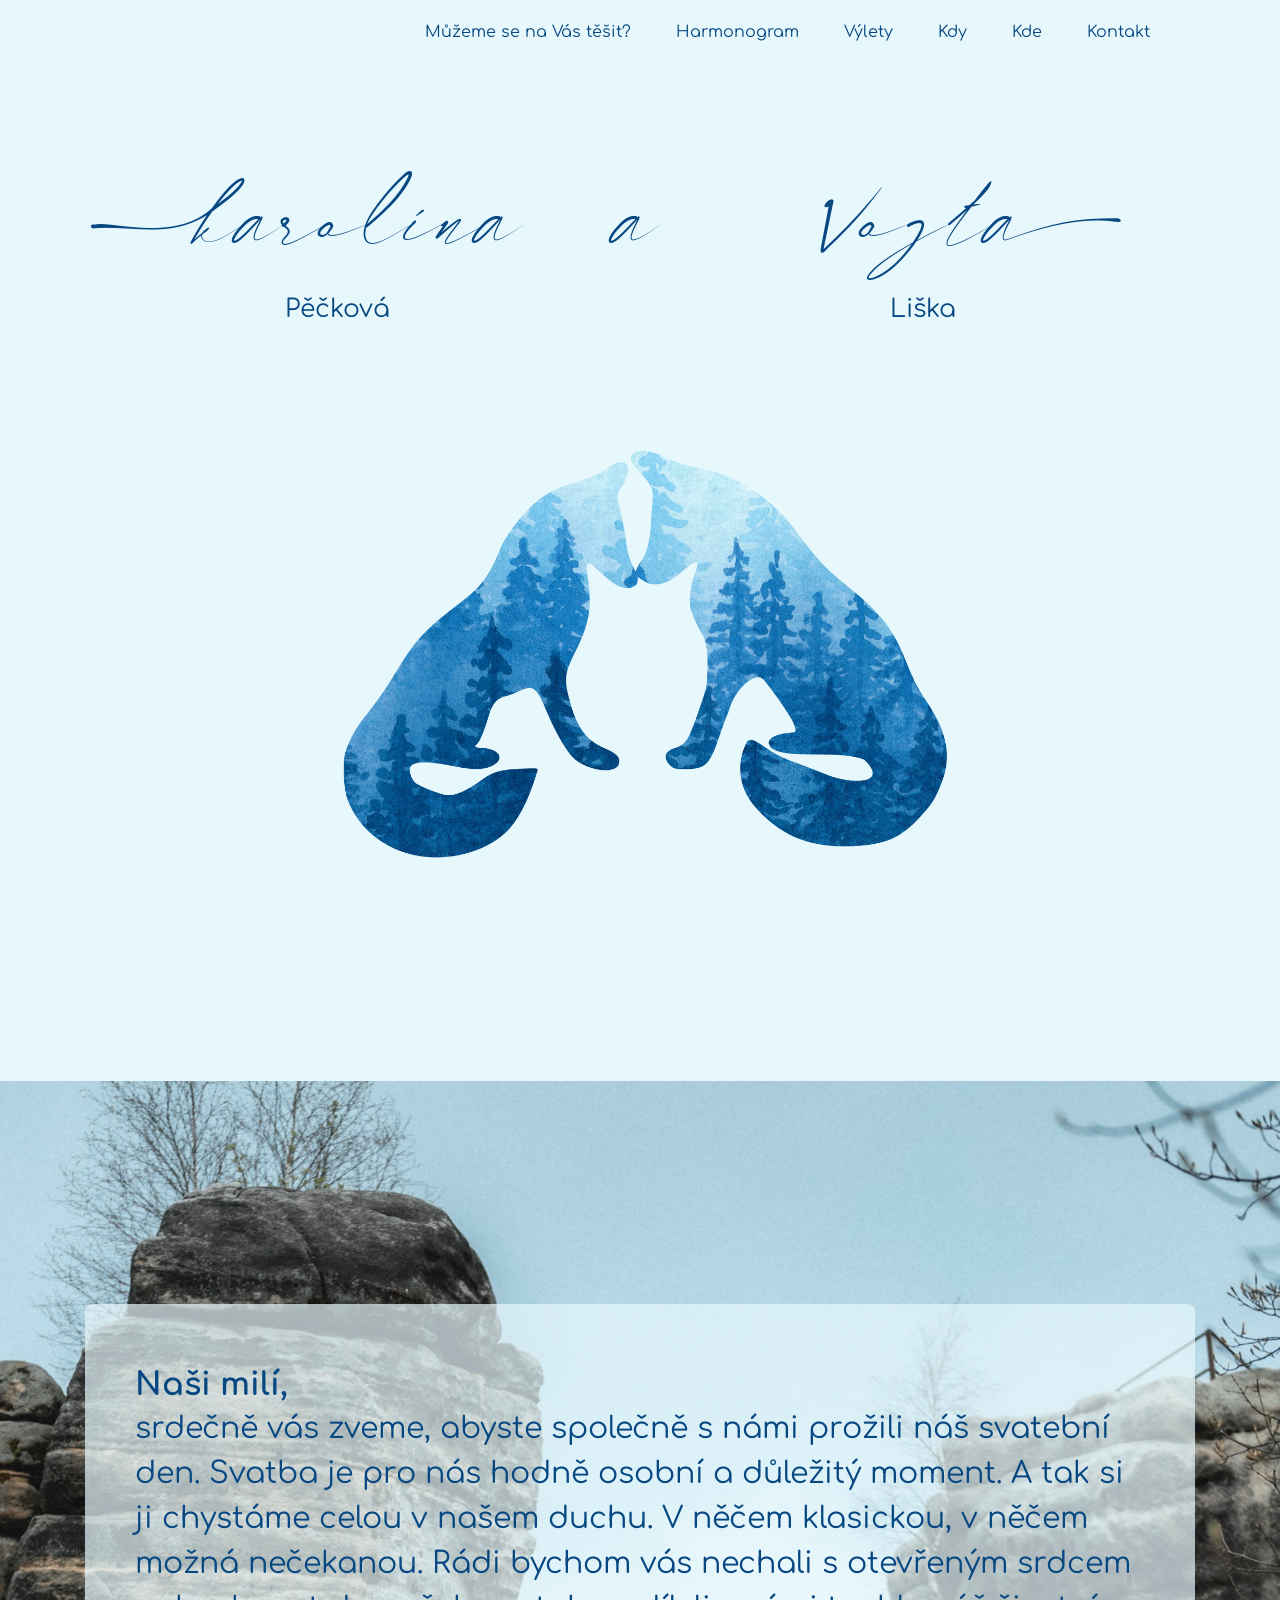
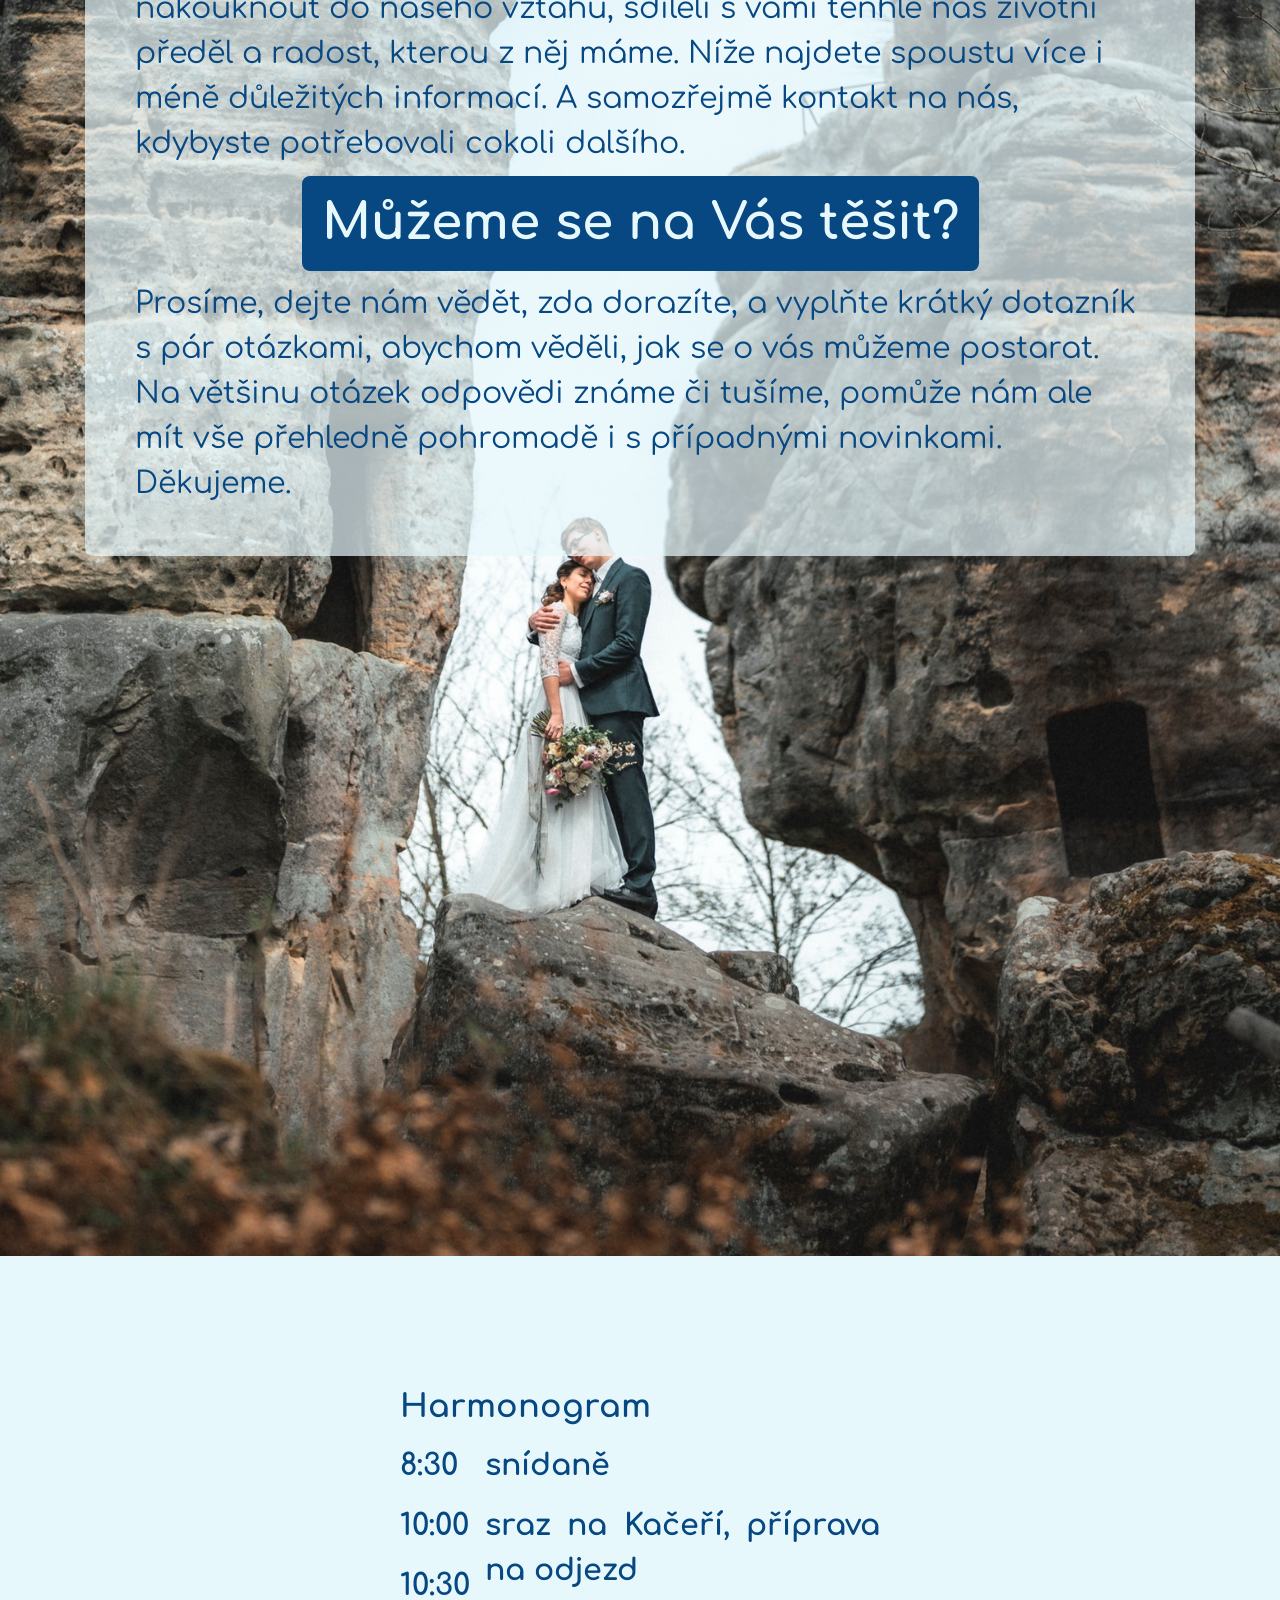
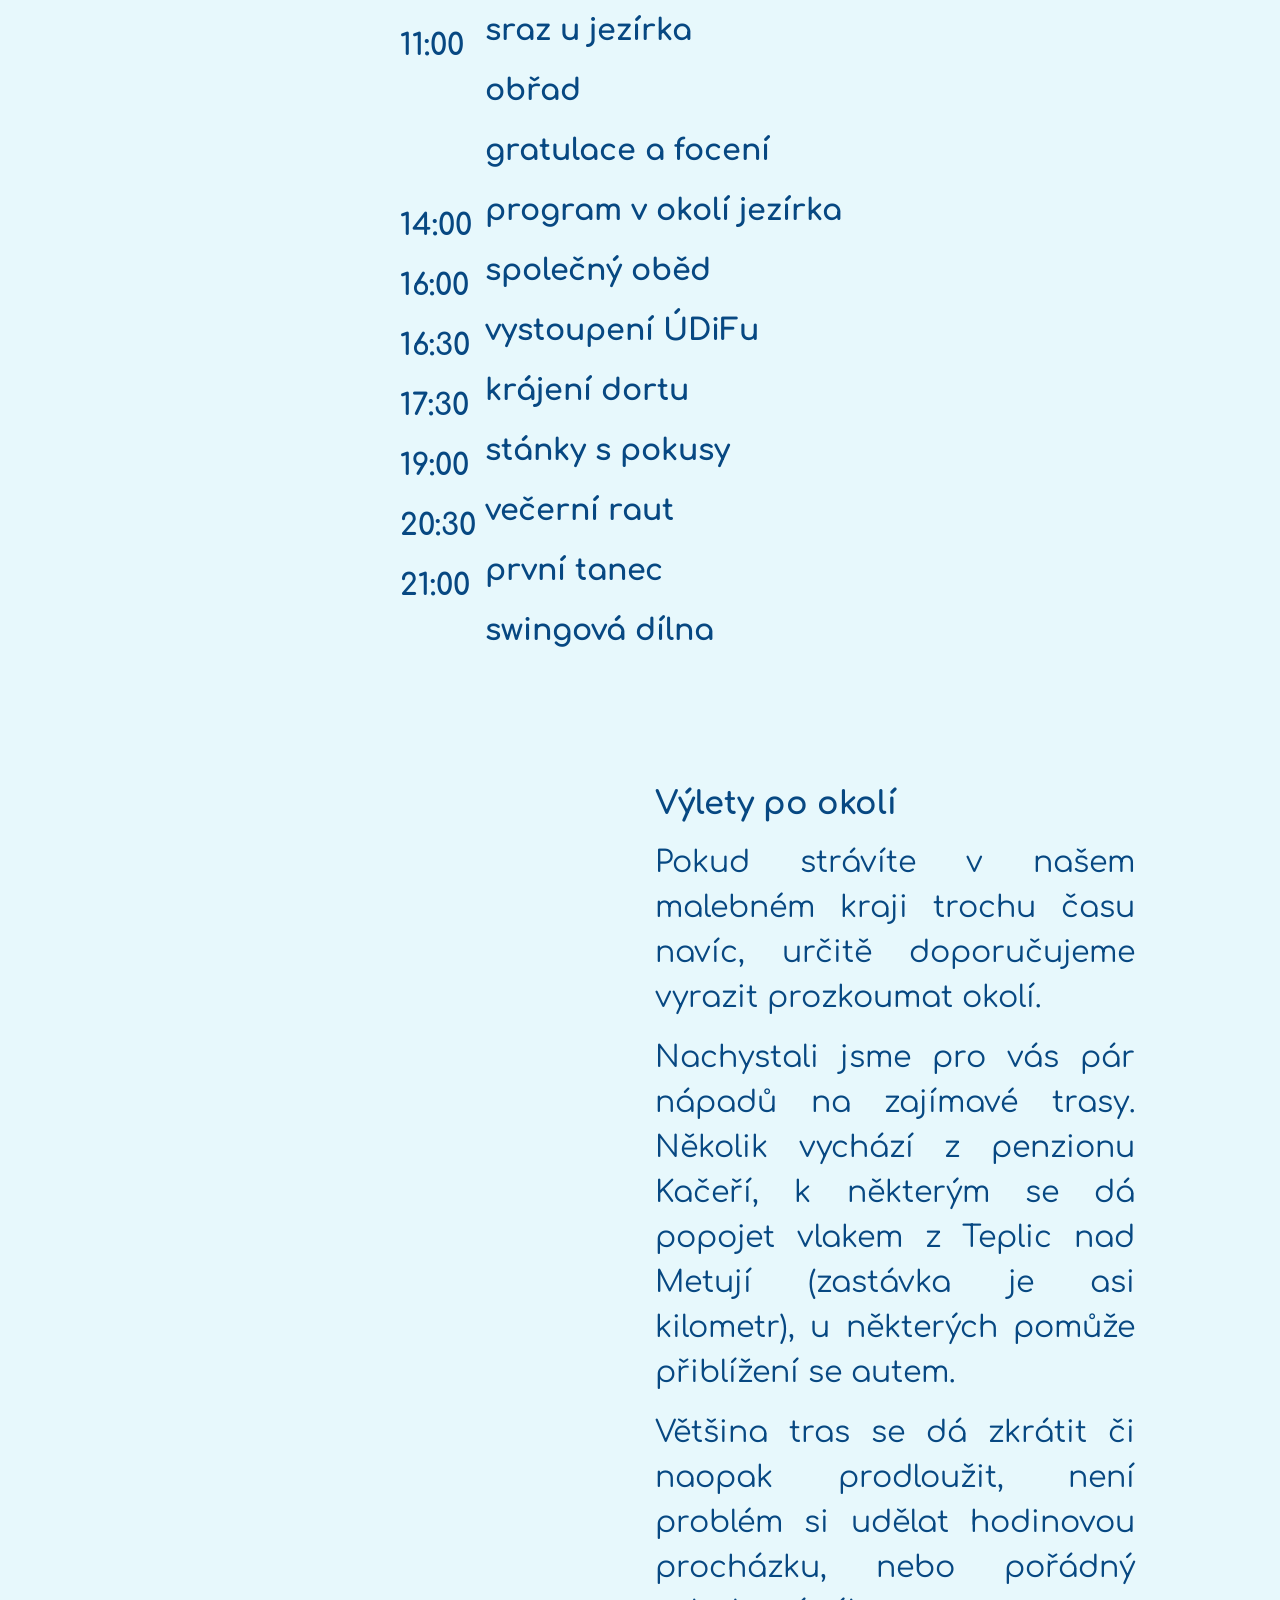
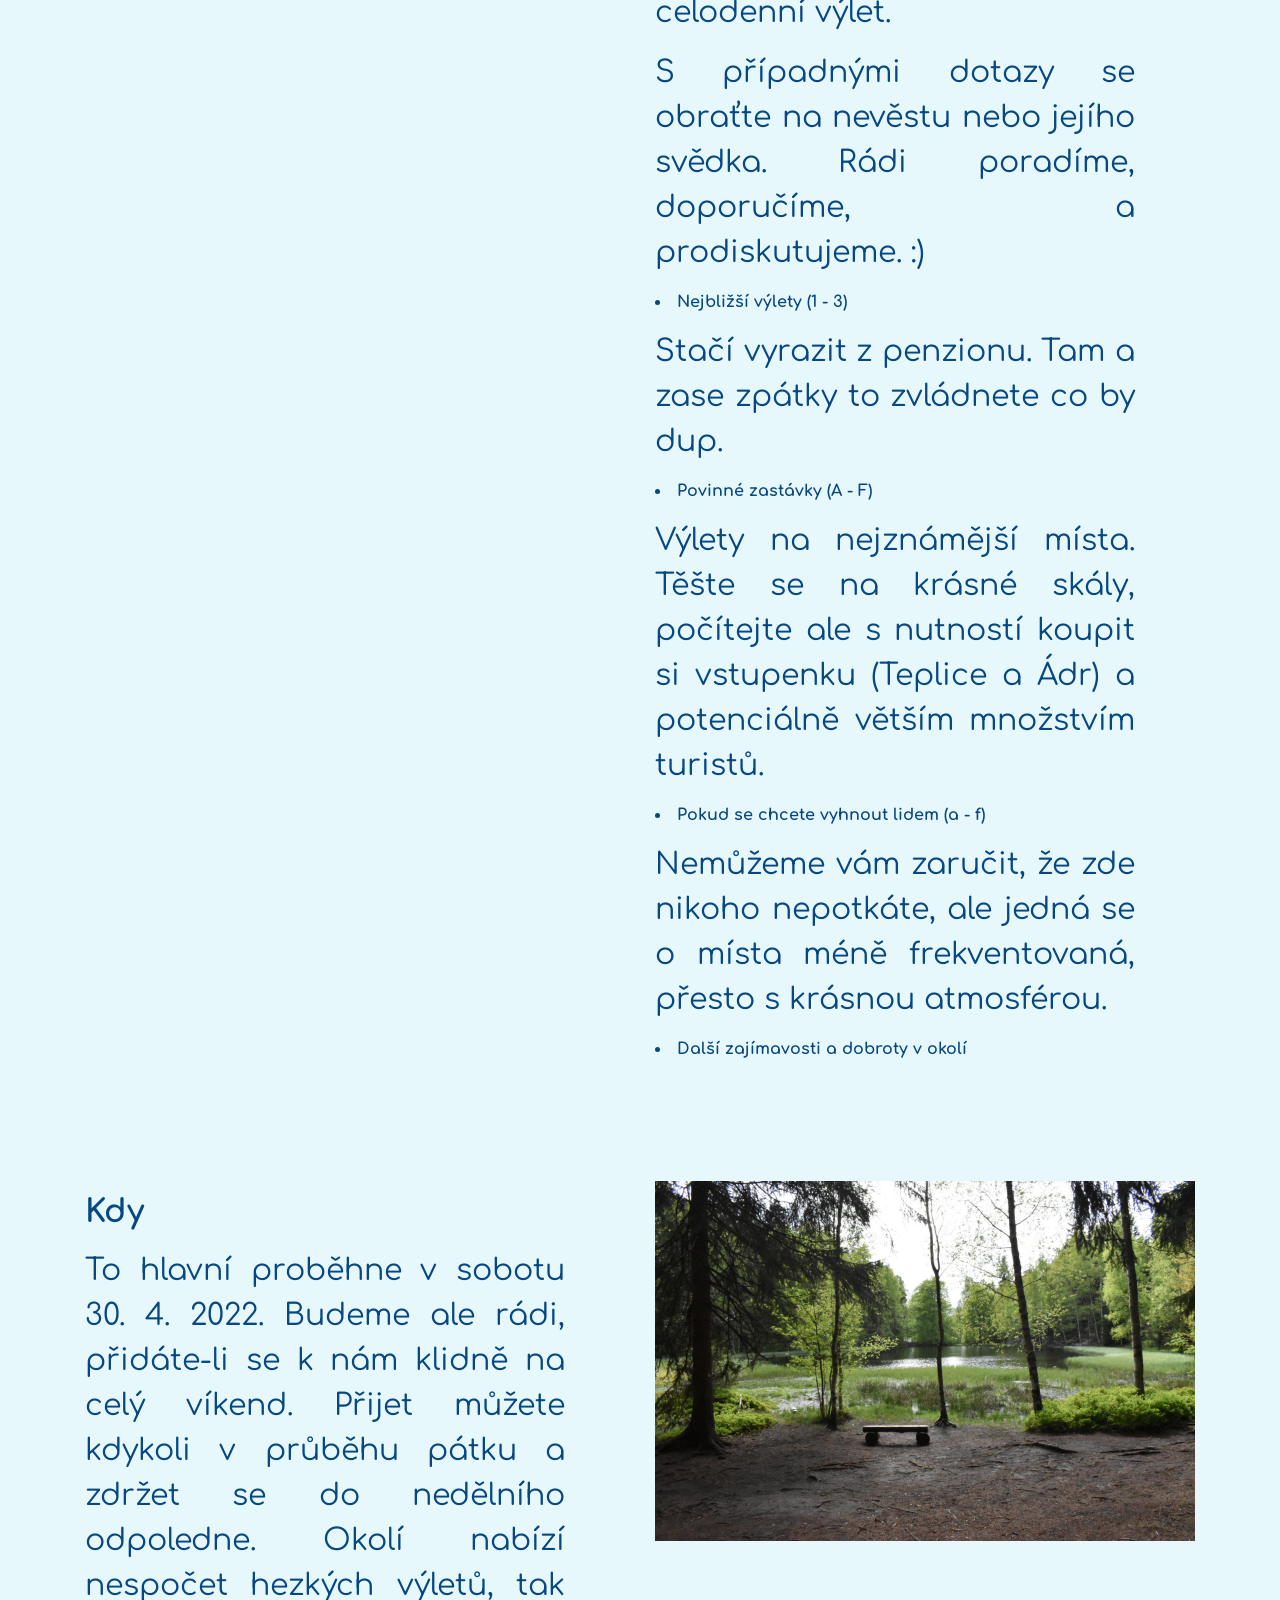
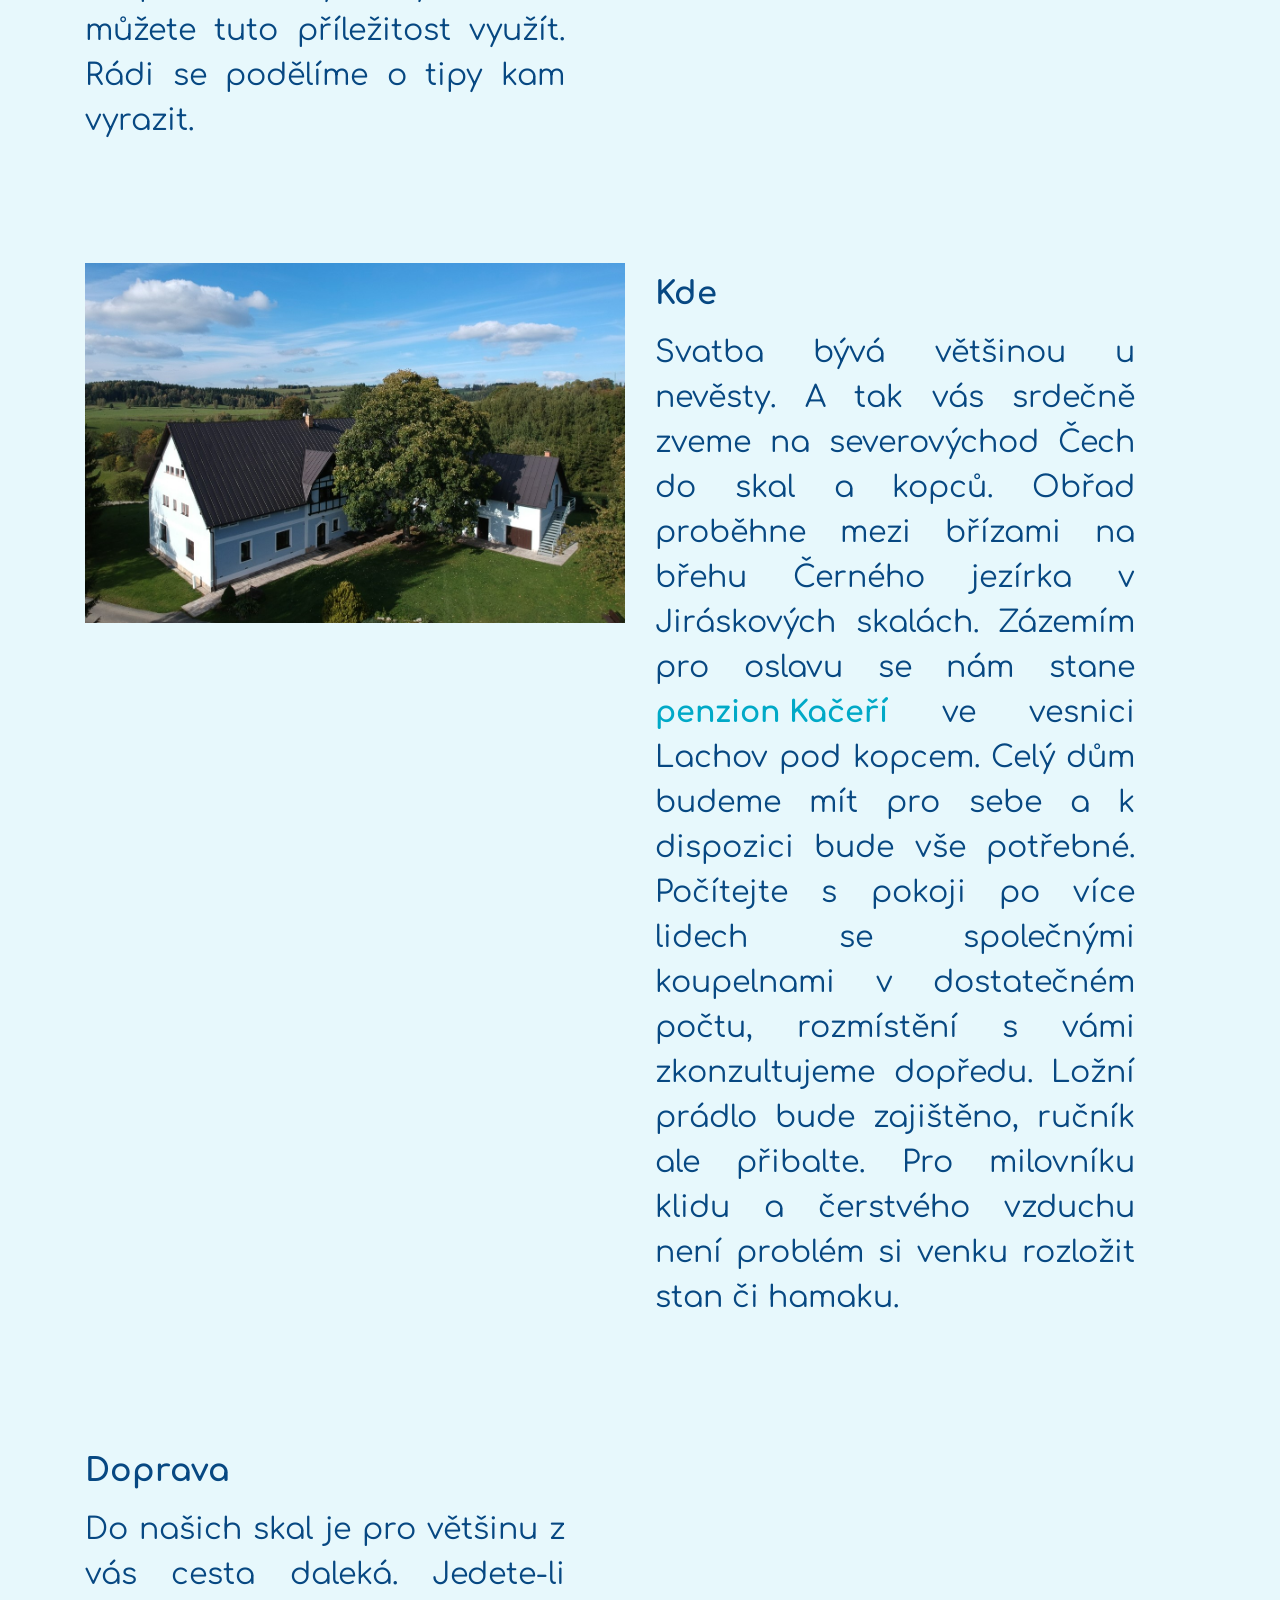
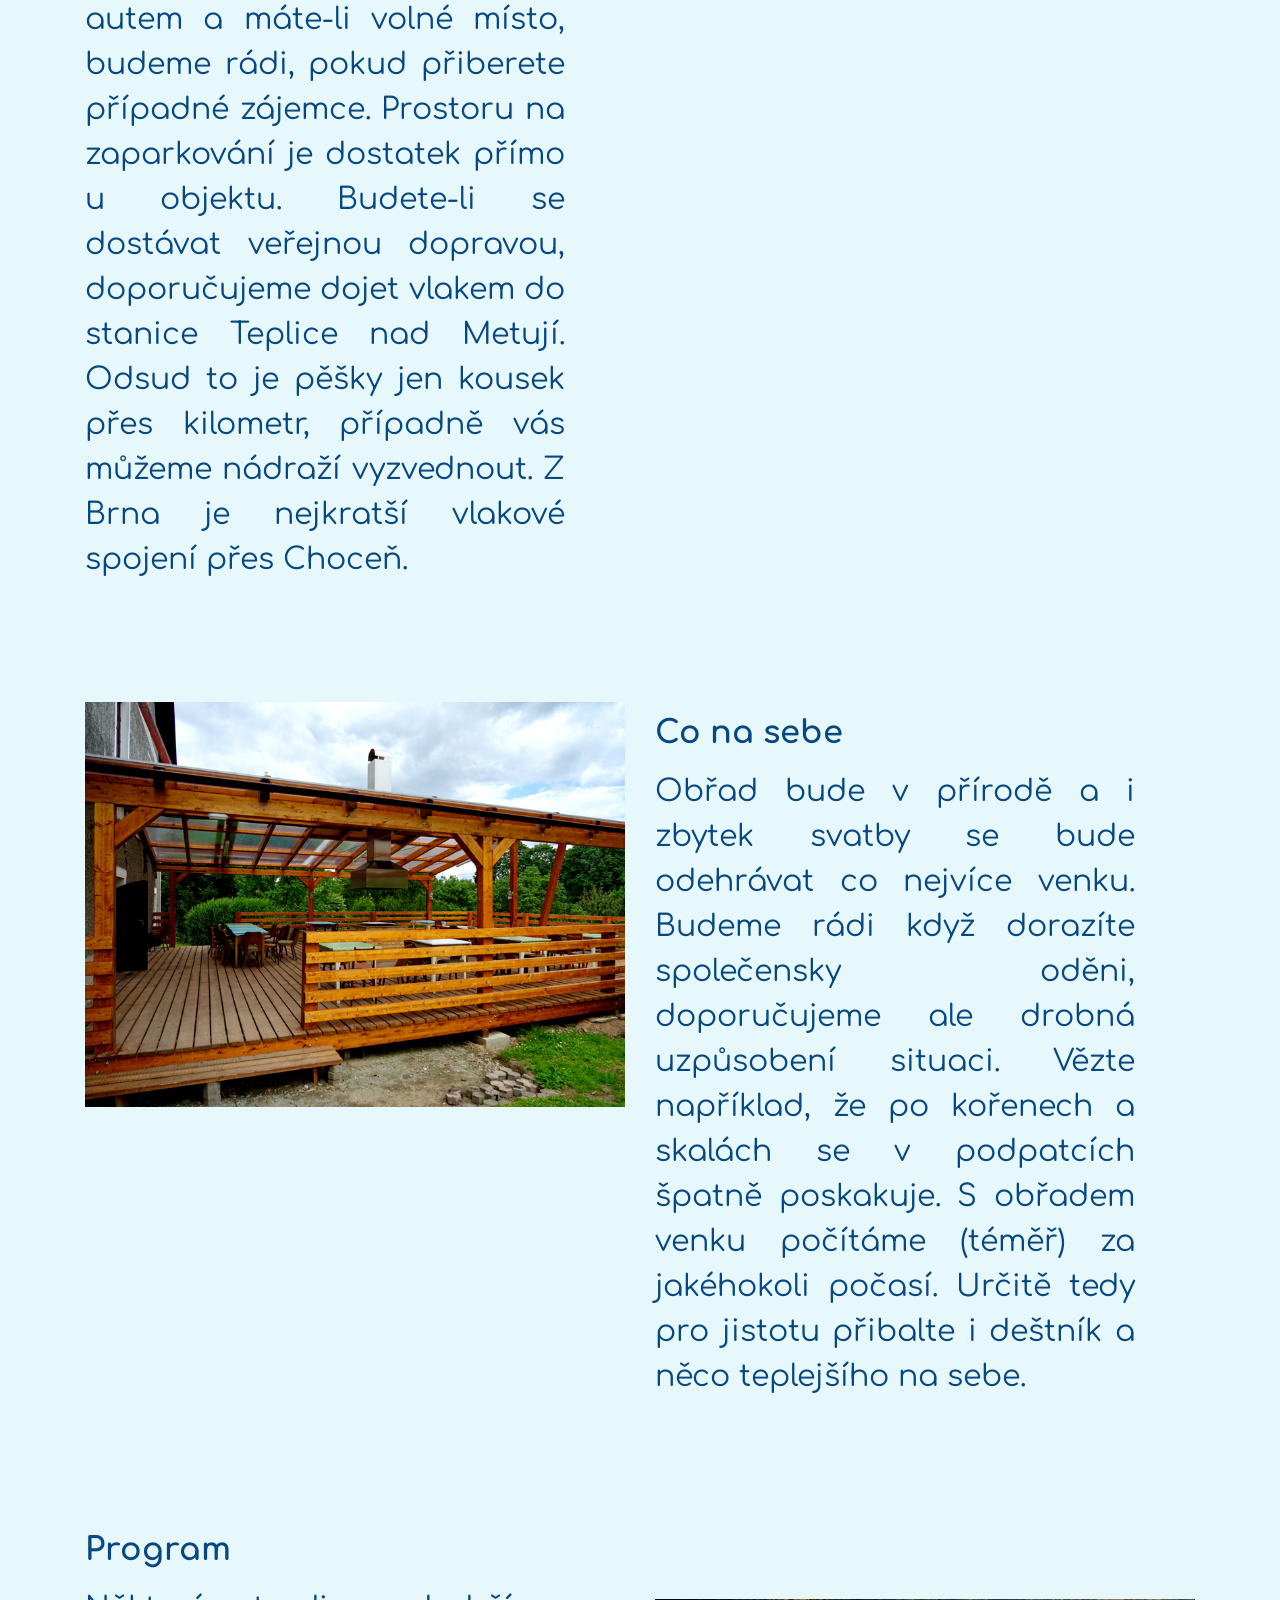
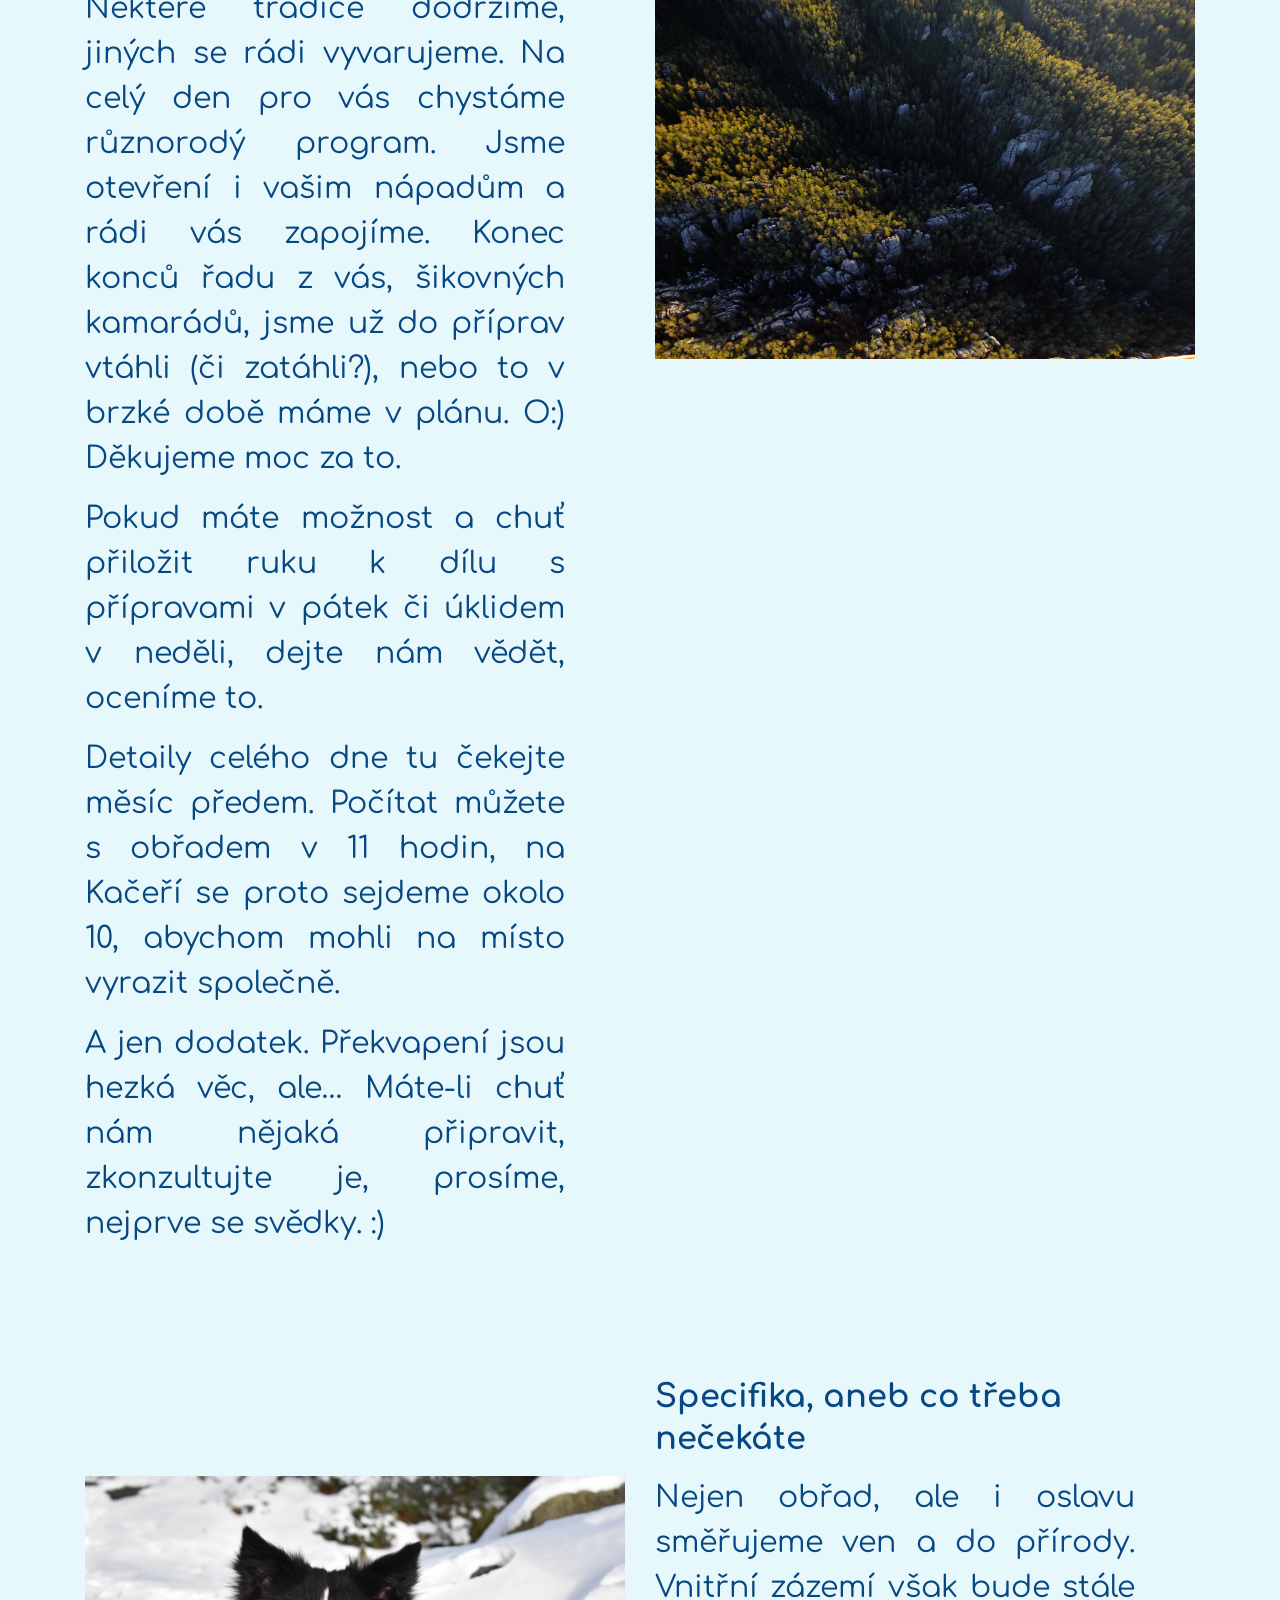
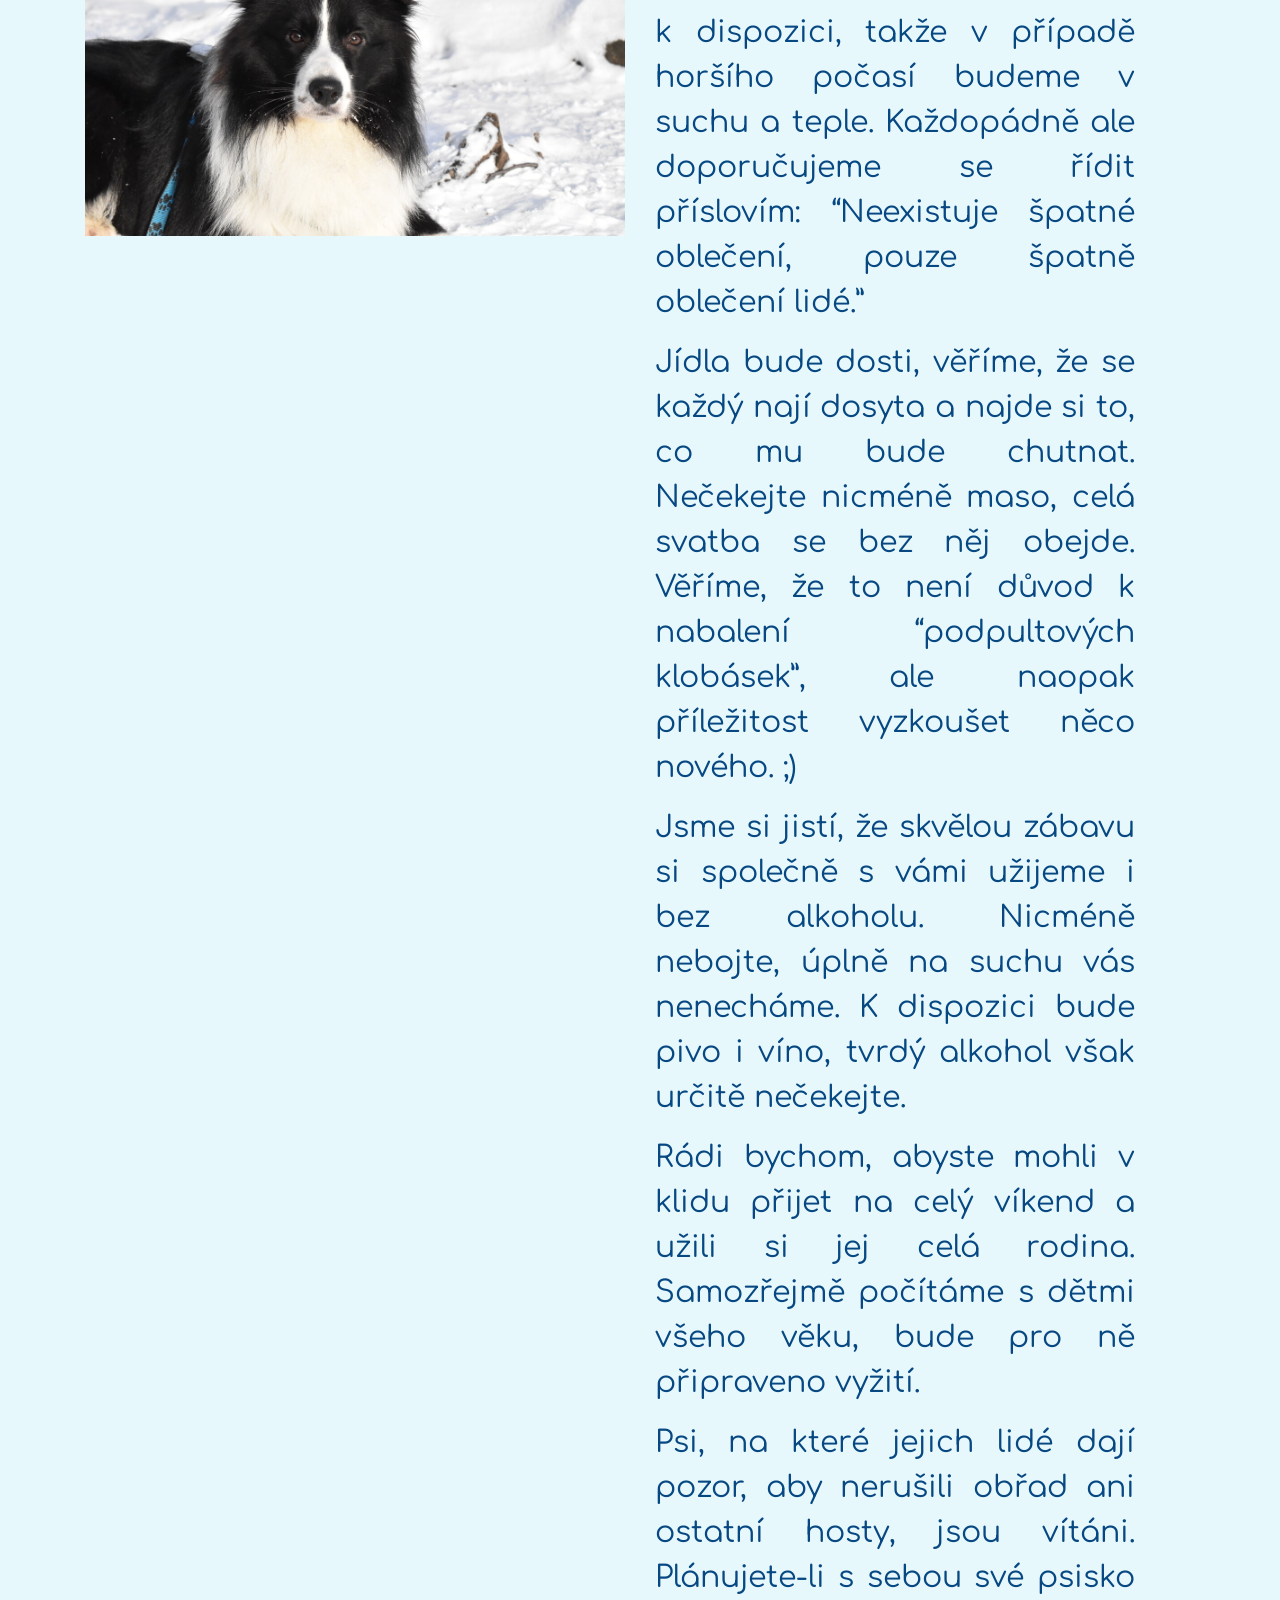
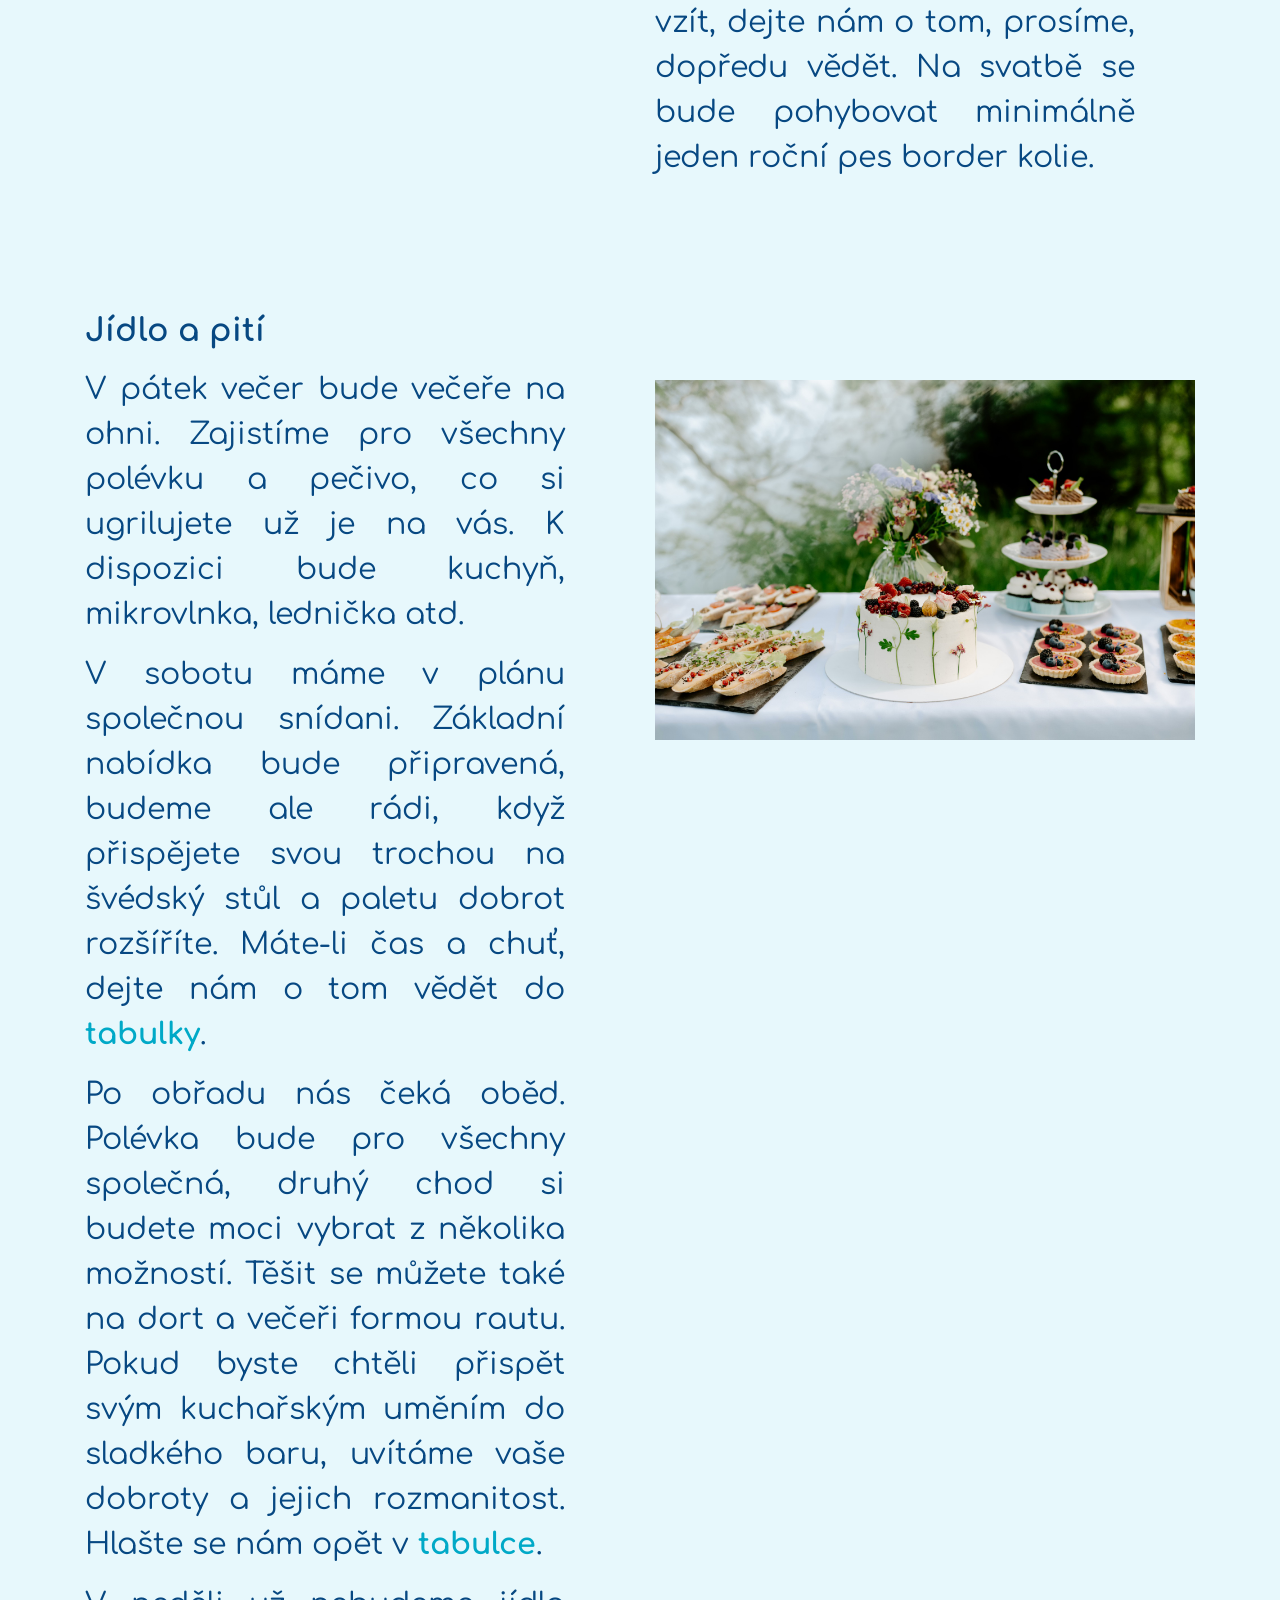
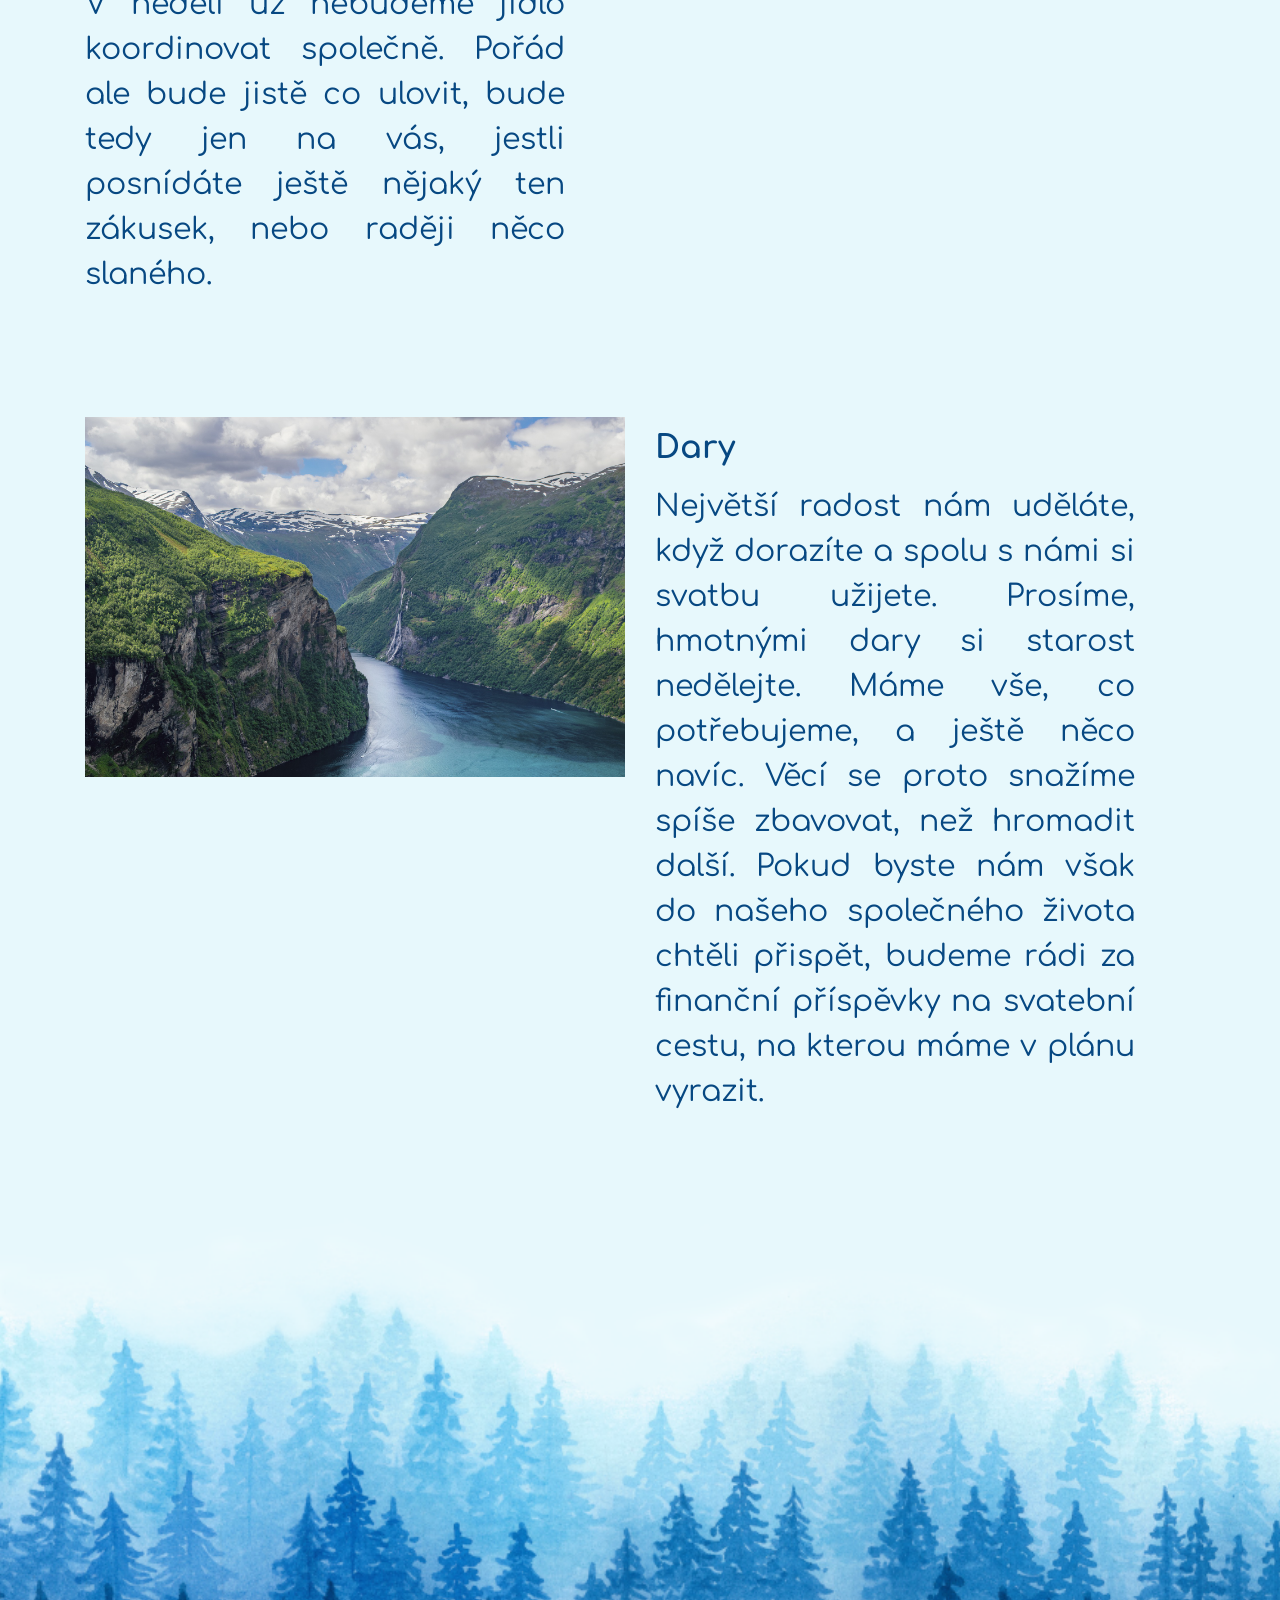
==== commit 5d32b958: "zmena zalozek" ====
--- a/index.html
+++ b/index.html
@@ -39,7 +39,7 @@
 
 </head>
 
-<body style="background-color:#e7f8fcff">
+<body>
     <!--[if IE]>
     <p class="browserupgrade">You are using an <strong>outdated</strong> browser. Please <a href="https://browsehappy.com/">upgrade your browser</a> to improve your experience and security.</p>
   <![endif]-->
@@ -48,10 +48,49 @@
     <!--====== HEADER PART START ======-->
 
     <header class="header-area">
+        <div class="navbar-area">
+            <div class="container">
+                <div class="row">
+                    <div class="col-lg-12">
+                        <nav class="navbar navbar-expand-lg">
+                            <button class="navbar-toggler" type="button" data-toggle="collapse" data-target="#navbarSupportedContent" aria-controls="navbarSupportedContent" aria-expanded="false" aria-label="Toggle navigation">
+                                <span class="toggler-icon"></span>
+                                <span class="toggler-icon"></span>
+                                <span class="toggler-icon"></span>
+                            </button>
+
+                            <div class="collapse navbar-collapse sub-menu-bar" id="navbarSupportedContent">
+                                <ul id="nav" class="navbar-nav ml-auto">
+                                    <li class="nav-item">
+                                        <a class="page-scroll" href="#uvod">Můžeme se na Vás těšit?</a>
+                                    </li>
+                                    <li class="nav-item">
+                                        <a class="page-scroll" href="#harm">Harmonogram</a>
+                                    </li>
+                                    <li class="nav-item">
+                                        <a class="page-scroll" href="#vylet">Výlety</a>
+                                    </li>
+                                    <li class="nav-item">
+                                        <a class="page-scroll" href="#kdy">Kdy</a>
+                                    </li>
+                                    <li class="nav-item">
+                                        <a class="page-scroll" href="#kde">Kde</a>
+                                    
+                                    <li class="nav-item">
+                                        <a class="page-scroll" href="#footer">Kontakt</a>
+                                    </li>
+                                </ul>
+                            </div> <!-- navbar collapse -->
+
+                        </nav> <!-- navbar -->
+                    </div>
+                </div> <!-- row -->
+            </div> <!-- container -->
+        </div> <!-- navbar area -->
 
         <div id="home" class="header-hero bg_cover">
             <div class="container">
-                <div class="row header-hero-wrapper">
+                <div class="row justify-content-center header-hero-wrapper">
                     <!-- <div class="col-lg-12">
                         <div class="header-hero-content text-center">
                             <h1 class="header-title wow fadeIn" data-wow-duration="0s" data-wow-delay="0s">Karolína&nbsp;a&nbsp;Vojta</h1>
@@ -61,7 +100,7 @@
                     <div class="col-lg-5">
                         <div class="header-hero-content text-center">
                             <h1 class="header-title">arolína</h1>
-                            <h2 class="header-sub-title">Lišková</h2>
+                            <h2 class="header-sub-title">Pěčková</h2>
                         </div>
                     </div>
                     <div class="col-lg-2">
@@ -91,17 +130,416 @@
 
 <!--====== SERVICES PART START ======-->
 
-    <section id="uvod" class="uvod-area">
-        <div class="container">
-            <div class="uvod-content">
-                <div class="uvod-content-btn">
-                    <a href="https://eu.zonerama.com/UnlockAlbum/8409807" class="main-btn">Fotky ze svatby</a>
-                </div>
-                <p class="uvod-text">Heslo: Shedir</p>
+    <section id="uvod" class="uvod-area pt-120">
+        <div class="container">
+            <div class="text-box">
+                <div class="row">
+                    <div class="col-lg-12">
+                        <div class="section-title">
+                            <h1 class="title">Naši milí,</h1>
+                        </div> <!-- section title -->
+                        <p class="text">srdečně vás zveme, abyste společně s námi prožili náš svatební den. Svatba je pro nás hodně osobní a důležitý moment. A tak si ji chystáme celou v našem duchu. V něčem klasickou, v něčem možná nečekanou. Rádi bychom vás nechali s otevřeným srdcem nakouknout do našeho vztahu, sdíleli s vámi tenhle náš životní předěl a radost, kterou z něj máme.
+                            Níže najdete spoustu více i méně důležitých informací. A samozřejmě kontakt na nás, kdybyste potřebovali cokoli dalšího.</p>
+                    </div><!-- text box -->
+                </div> <!-- row -->
+                <div class="row justify-content-center">
+                    <a href="https://forms.gle/NUbiHUrCfFYfyPWA7" class="main-btn">Můžeme se na Vás těšit?</a>
+                </div>
+                <div class="row"></div>
+                    <p class="text">Prosíme, dejte nám vědět, zda dorazíte, a vyplňte krátký dotazník s pár otázkami, abychom věděli, jak se o vás můžeme postarat. Na většinu otázek odpovědi známe či tušíme, pomůže nám ale mít vše přehledně pohromadě i s případnými novinkami. Děkujeme.</p>
+                </div>
             </div>
         </div> <!-- container -->
     </section>
 
+    <!--====== SERVICES PART ENDS ======-->
+
+        <!--====== ABOUT PART START ======-->
+
+        <section id="harm" class="harm-area pt-70">
+            <div class="container">
+                <div class="harm-content mt-50">
+                    <div class="section-title">
+                        <h3 class="title">Harmonogram</h3>
+                    </div> <!-- section title -->
+                    <div class="row" style = "font-family: textfontBold">
+                        <div class="col-2">
+                            <p class="text">8:30</p>
+                            <p class="text">10:00</p>
+                            <p class="text">10:30</p>
+                            <p class="text">11:00</p>
+                            <p class="text">&nbsp;</p>
+                            <p class="text">&nbsp;</p>
+                            <p class="text">14:00</p>
+                            <p class="text">16:00</p>
+                            <p class="text">16:30</p>
+                            <p class="text">17:30</p>
+                            <p class="text">19:00</p>
+                            <p class="text">20:30</p>
+                            <p class="text">21:00</p>
+                        </div>
+                        <div class="col-10">
+                            <p class="text">snídaně</p>
+                            <p class="text">sraz na Kačeří, příprava na odjezd</p>
+                            <p class="text">sraz u jezírka</p>
+                            <p class="text">obřad</p>
+                            <p class="text">gratulace a focení</p>
+                            <p class="text">program v okolí jezírka</p>
+                            <p class="text">společný oběd</p>
+                            <p class="text">vystoupení ÚDiFu</p>
+                            <p class="text">krájení dortu</p>
+                            <p class="text">stánky s pokusy</p>
+                            <p class="text">večerní raut</p>
+                            <p class="text">první tanec</p>
+                            <p class="text">swingová dílna</p>
+                        </div>
+                    </div>
+                </div> <!-- about content -->
+            </div> <!-- container -->
+        </section>
+    
+        <!--====== ABOUT PART ENDS ======-->
+    
+        <!--====== ABOUT PART START ======-->
+    
+        <section id = "vylet" class="about-area pt-70">
+            <div class="container">
+                <div class="row">
+                    <div class="col-lg-6 order-lg-last">
+                        <div class="about-content mt-50">
+                            <div class="section-title">
+                                <h3 class="title">Výlety po okolí</h3>
+                            </div> <!-- section title -->
+                            <p class="text">Pokud strávíte v našem malebném kraji trochu času navíc, určitě doporučujeme vyrazit prozkoumat okolí.</p>
+                            <p class="text">Nachystali jsme pro vás pár nápadů na zajímavé trasy. Několik vychází z penzionu Kačeří, k některým se dá popojet vlakem z Teplic nad Metují (zastávka je asi kilometr), u některých pomůže přiblížení se autem.</p>
+                            <p class="text">Většina tras se dá zkrátit či naopak prodloužit, není problém si udělat hodinovou procházku, nebo pořádný celodenní výlet.</p>
+                            <p class="text">S případnými dotazy se obraťte na nevěstu nebo jejího svědka. Rádi poradíme, doporučíme, a prodiskutujeme. :)</p>
+                            <li class = "text" style = "font-family: textfontBold">Nejbližší výlety (1 - 3)</li>
+                            <p class="text">Stačí vyrazit z penzionu. Tam a zase zpátky to zvládnete co by dup.</p>
+                            <li class="text" style = "font-family: textfontBold">Povinné zastávky (A - F)</li>
+                            <p class="text">Výlety na nejznámější místa. Těšte se na krásné skály, počítejte ale s nutností koupit si vstupenku (Teplice a Ádr) a potenciálně větším množstvím turistů.</p>
+                            <li class="text" style = "font-family: textfontBold">Pokud se chcete vyhnout lidem (a - f)</li>
+                            <p class="text">Nemůžeme vám zaručit, že zde nikoho nepotkáte, ale jedná se o místa méně frekventovaná, přesto s krásnou atmosférou.</p>
+                            <li class="text" style = "font-family: textfontBold">Další zajímavosti a dobroty v okolí</li>
+                        </div> <!-- about content -->
+                    </div>
+                    <div class="col-lg-6 order-lg-first">
+                        <div class="about-image text-center mt-120">
+                            <iframe style="border:none" src="https://frame.mapy.cz/s/kurobazuho" width="650" height="700" frameborder="0"></iframe>
+                        </div> <!-- about image -->
+                    </div>
+                </div> <!-- row -->
+            </div> <!-- container -->
+        </section>
+    
+        <!--====== ABOUT PART ENDS ======-->
+
+    <!--====== ABOUT PART START ======-->
+
+    <section id="kdy" class="about-area pt-70">
+        <div class="container">
+            <div class="row">
+                <div class="col-lg-6">
+                    <div class="about-content mt-50">
+                        <div class="section-title">
+                            <h3 class="title">Kdy</h3>
+                        </div> <!-- section title -->
+                        <p class="text">To hlavní proběhne v sobotu 30. 4. 2022. Budeme ale rádi, přidáte-li se k nám klidně na celý víkend. Přijet můžete kdykoli v průběhu pátku a zdržet se do nedělního odpoledne. Okolí nabízí nespočet hezkých výletů, tak můžete tuto příležitost využít. Rádi se podělíme o tipy kam vyrazit.</p>
+                    </div> <!-- about content -->
+                </div>
+                <div class="col-lg-6">
+                    <div class="about-image text-center mt-50">
+                        <img src="assets/images/kdy.jpg" alt="kdy">
+                    </div> <!-- about image -->
+                </div>
+            </div> <!-- row -->
+        </div> <!-- container -->
+    </section>
+
+    <!--====== ABOUT PART ENDS ======-->
+
+    <!--====== ABOUT PART START ======-->
+
+    <section id = "kde" class="about-area pt-70">
+        <div class="container">
+            <div class="row">
+                <div class="col-lg-6 order-lg-last">
+                    <div class="about-content mt-50">
+                        <div class="section-title">
+                            <h3 class="title">Kde</h3>
+                        </div> <!-- section title -->
+                        <p class="text">Svatba bývá většinou u nevěsty. A tak vás srdečně zveme na severovýchod Čech do skal a kopců. Obřad proběhne mezi břízami na břehu Černého jezírka v Jiráskových skalách.
+                            Zázemím pro oslavu se nám stane <a href="http://www.penzionkaceri.cz/">penzion Kačeří</a> ve vesnici Lachov pod kopcem. Celý dům budeme mít pro sebe a k dispozici bude vše potřebné. Počítejte s pokoji po více lidech se společnými koupelnami v dostatečném počtu, rozmístění s vámi zkonzultujeme dopředu. Ložní prádlo bude zajištěno, ručník ale přibalte. Pro milovníku klidu a čerstvého vzduchu není problém si venku rozložit stan či hamaku.</p>
+                    </div> <!-- about content -->
+                </div>
+                <div class="col-lg-6 order-lg-first">
+                    <div class="about-image text-center mt-50">
+                        <img src="assets/images/kaceri_shora.jpg" alt="kde">
+                    </div> <!-- about image -->
+                </div>
+            </div> <!-- row -->
+        </div> <!-- container -->
+    </section>
+
+    <!--====== ABOUT PART ENDS ======-->
+
+    <!--====== ABOUT PART START ======-->
+
+    <section id = "doprava" class="about-area pt-70">
+        <div class="container">
+            <div class="row">
+                <div class="col-lg-6">
+                    <div class="about-content mt-50">
+                        <div class="section-title">
+                            <h3 class="title">Doprava</h3>
+                        </div> <!-- section title -->
+                        <p class="text">Do našich skal je pro většinu z vás cesta daleká. Jedete-li autem a máte-li volné místo, budeme rádi, pokud přiberete případné zájemce. Prostoru na zaparkování je dostatek přímo u objektu. Budete-li se dostávat veřejnou dopravou, doporučujeme dojet vlakem do stanice Teplice nad Metují. Odsud to je pěšky jen kousek přes kilometr, případně vás můžeme nádraží vyzvednout. Z Brna je nejkratší vlakové spojení přes Choceň.</p>
+                    </div> <!-- about content -->
+                </div>
+                <div class="col-lg-6">
+                    <div class="about-image text-center mt-50">
+                        <iframe style="border:none" src="https://frame.mapy.cz/s/lekatokezu" width="650" height="400" frameborder="0"></iframe>
+                    </div> <!-- about image -->
+                </div>
+            </div> <!-- row -->
+        </div> <!-- container -->
+    </section>
+
+    <!--====== ABOUT PART ENDS ======-->
+
+    <!--====== ABOUT PART START ======-->
+
+    <section id = "sebe" class="about-area pt-70">
+        <div class="container">
+            <div class="row">
+                <div class="col-lg-6 order-lg-last">
+                    <div class="about-content mt-50">
+                        <div class="section-title">
+                            <h3 class="title">Co na sebe</h3>
+                        </div> <!-- section title -->
+                        <p class="text">Obřad bude v přírodě a i zbytek svatby se bude odehrávat co nejvíce venku. Budeme rádi když dorazíte společensky oděni, doporučujeme ale drobná uzpůsobení situaci. Vězte například, že po kořenech a skalách se v podpatcích špatně poskakuje. S obřadem venku počítáme (téměř) za jakéhokoli počasí. Určitě tedy pro jistotu přibalte i deštník a něco teplejšího na sebe.</p>
+                    </div> <!-- about content -->
+                </div>
+                <div class="col-lg-6 order-lg-first">
+                    <div class="about-image text-center mt-50">
+                        <img src="assets/images/terasa.jpg" alt="terasa">
+                    </div> <!-- about image -->
+                </div>
+            </div> <!-- row -->
+        </div> <!-- container -->
+    </section>
+
+    <!--====== ABOUT PART ENDS ======-->
+
+    <!--====== ABOUT PART START ======-->
+
+    <section id = "program" class="about-area pt-70">
+        <div class="container">
+            <div class="row mt-50">
+                <div class="col-lg-6">
+                    <div class="about-content mt">
+                        <div class="section-title">
+                            <h3 class="title">Program</h3>
+                        </div> <!-- section title -->
+                        <p class="text">Některé tradice dodržíme, jiných se rádi vyvarujeme. Na celý den pro vás chystáme různorodý program. Jsme otevření i vašim nápadům a rádi vás zapojíme. Konec konců řadu z vás, šikovných kamarádů, jsme už do příprav vtáhli (či zatáhli?), nebo to v brzké době máme v plánu. O:) Děkujeme moc za to.</p>
+                        <p class="text">Pokud máte možnost a chuť přiložit ruku k dílu s přípravami v pátek či úklidem v neděli, dejte nám vědět, oceníme to.</p>
+                        <p class="text">Detaily celého dne tu čekejte měsíc předem. Počítat můžete s obřadem v 11 hodin, na Kačeří se proto sejdeme okolo 10, abychom mohli na místo vyrazit společně.</p>
+                        <p class="text">A jen dodatek. Překvapení jsou hezká věc, ale… Máte-li chuť nám nějaká připravit, zkonzultujte je, prosíme, nejprve se svědky. :)</p>
+                    </div> <!-- about content -->
+                </div>
+                <div class="col-lg-6">
+                    <div class="about-image text-center mt-80">
+                        <img src="assets/images/3_program.jpg" alt="program">
+                    </div> <!-- about image -->
+                </div>
+            </div> <!-- row -->
+        </div> <!-- container -->
+    </section>
+
+    <!--====== ABOUT PART ENDS ======-->
+
+    <!--====== ABOUT PART START ======-->
+<!--
+    <section id = "specifikace" class="about-area pt-70">
+        <div class="container">
+
+            <div class="row">
+                <div class="col-lg-6">
+                    <div class="about-content">
+                        <div class="section-title"> 
+                            <h3 class="title">Specifika, aneb co třeba nečekáte</h3>   
+                        </div>
+                        <ul>           
+                            <li class="text">Nejen obřad, ale i oslavu směřujeme ven a do přírody. Vnitřní zázemí však bude stále k dispozici, takže v případě horšího počasí budeme v suchu a teple. Každopádně ale doporučujeme se řídit příslovím: “Neexistuje špatné oblečení, pouze špatně oblečení lidé.”</li>
+                            <li class="text">Jídla bude dosti, věříme, že se každý nají dosyta a najde si to, co mu bude chutnat. Nečekejte nicméně maso, celá svatba se bez něj obejde. Věříme, že to není důvod k nabalení “podpultových klobásek”, ale naopak příležitost vyzkoušet něco nového. ;)</li>
+                        </ul>
+                    </div> 
+                </div>
+                <div class="col-lg-6">
+                    <div class="about-content">
+                        <ul>
+                            <li class="text">Jsme si jistí, že skvělou zábavu si společně s vámi užijeme i bez alkoholu. Nicméně nebojte, úplně na suchu vás nenecháme. K dispozici bude pivo i víno, tvrdý alkohol však určitě nečekejte.</li>
+                            <li class="text">Rádi bychom, abyste mohli v klidu přijet na celý víkend a užili si jej celá rodina. Samozřejmě počítáme s dětmi všeho věku, bude pro ně připraveno vyžití.</li>
+                            <li class="text">Psi, na které jejich lidé dají pozor, aby nerušili obřad ani ostatní hosty, jsou vítáni. Plánujete-li s sebou své psisko vzít, dejte nám o tom, prosíme, dopředu vědět. Na svatbě se bude pohybovat minimálně jeden roční pes border kolie.</li>
+                        </ul>
+                    </div> 
+                </div>
+            </div>
+        </div> 
+    </section>
+
+-->
+
+    <section id = "specifikace" class="about-area pt-70">
+        <div class="container"> 
+            <div class="row mt-50">
+                <div class="col-lg-6 order-lg-last">
+                    <div class="about-content">
+                        <div class="section-title">
+                            <h3 class="title">Specifika, aneb co třeba nečekáte</h3>
+                        </div>
+                        <p class="text">Nejen obřad, ale i oslavu směřujeme ven a do přírody. Vnitřní zázemí však bude stále k dispozici, takže v případě horšího počasí budeme v suchu a teple. Každopádně ale doporučujeme se řídit příslovím: “Neexistuje špatné oblečení, pouze špatně oblečení lidé.”</p>
+                        <p class="text">Jídla bude dosti, věříme, že se každý nají dosyta a najde si to, co mu bude chutnat. Nečekejte nicméně maso, celá svatba se bez něj obejde. Věříme, že to není důvod k nabalení “podpultových klobásek”, ale naopak příležitost vyzkoušet něco nového. ;)</p>
+                        <p class="text">Jsme si jistí, že skvělou zábavu si společně s vámi užijeme i bez alkoholu. Nicméně nebojte, úplně na suchu vás nenecháme. K dispozici bude pivo i víno, tvrdý alkohol však určitě nečekejte.</p>
+                        <p class="text">Rádi bychom, abyste mohli v klidu přijet na celý víkend a užili si jej celá rodina. Samozřejmě počítáme s dětmi všeho věku, bude pro ně připraveno vyžití.</p>
+                        <p class="text">Psi, na které jejich lidé dají pozor, aby nerušili obřad ani ostatní hosty, jsou vítáni. Plánujete-li s sebou své psisko vzít, dejte nám o tom, prosíme, dopředu vědět. Na svatbě se bude pohybovat minimálně jeden roční pes border kolie.</p>
+                    </div>
+                </div>
+                <div class="col-lg-6 order-lg-first">
+                    <div class="about-image text-center mt-110">
+                        <img src="assets/images/shedir.jpg" alt="shedir">
+                    </div>
+                </div>
+                
+            </div>
+        </div>
+    </section>
+
+
+
+    <!--====== ABOUT PART ENDS ======-->
+
+    <!--====== ABOUT PART START ======-->
+
+    
+    <section id = "jidlo" class="about-area pt-70">
+        <div class="container">
+            <div class="row mt-50">
+                <div class="col-lg-6">
+                    <div class="about-content">
+                        <div class="section-title">
+                            <h3 class="title">Jídlo a pití</h3>
+                        </div> <!-- section title -->
+                        <p class="text">V pátek večer bude večeře na ohni. Zajistíme pro všechny polévku a pečivo, co si ugrilujete už je na vás. K dispozici bude kuchyň, mikrovlnka, lednička atd.</p>
+                        <p class="text">V sobotu máme v plánu společnou snídani. Základní nabídka bude připravená, budeme ale rádi, když přispějete svou trochou na švédský stůl a paletu dobrot rozšíříte. Máte-li čas a chuť, dejte nám o tom vědět do <a href="https://docs.google.com/spreadsheets/d/1vxE58oGPxhlA7XlcHnxNGedODtK5qQWXJw8LiIIcxbQ/edit?usp=sharing">tabulky</a>.</p>
+                        <p class="text">Po obřadu nás čeká oběd. Polévka bude pro všechny společná, druhý chod si budete moci vybrat z několika možností. Těšit se můžete také na dort a večeři formou rautu. Pokud byste chtěli přispět svým kuchařským uměním do sladkého baru, uvítáme vaše dobroty a jejich rozmanitost. Hlašte se nám opět v <a href="https://docs.google.com/spreadsheets/d/1vxE58oGPxhlA7XlcHnxNGedODtK5qQWXJw8LiIIcxbQ/edit?usp=sharing">tabulce</a>.</p>
+                        <p class="text">V neděli už nebudeme jídlo koordinovat společně. Pořád ale bude jistě co ulovit, bude tedy jen na vás, jestli posnídáte ještě nějaký ten zákusek, nebo raději něco slaného.</p>
+                    </div> <!-- about content -->
+                </div>
+                <div class="col-lg-6">
+                    <div class="about-image text-center mt-80">
+                        <img src="assets/images/catering.jpg" alt="catering">
+                    </div> <!-- about image -->
+                </div>
+            </div> <!-- row -->
+        </div> <!-- container -->
+    </section>
+    
+    <!--====== ABOUT PART ENDS ======-->
+
+    <!--====== ABOUT PART START ======-->
+
+    <section id = "dary" class="about-area pt-70">
+        <div class="container">
+            <div class="row">
+                <div class="col-lg-6 order-lg-last">
+                    <div class="about-content mt-50">
+                        <div class="section-title">
+                            <h3 class="title">Dary</h3>
+                        </div> <!-- section title -->
+                        <p class="text">Největší radost nám uděláte, když dorazíte a spolu s námi si svatbu užijete. Prosíme, hmotnými dary si starost nedělejte. Máme vše, co potřebujeme, a ještě něco navíc. Věcí se proto snažíme spíše zbavovat, než hromadit další. Pokud byste nám však do našeho společného života chtěli přispět, budeme rádi za finanční příspěvky na svatební cestu, na kterou máme v plánu vyrazit.</p>
+                    </div> <!-- about content -->
+                </div>
+                <div class="col-lg-6 order-lg-first">
+                    <div class="about-image text-center mt-50">
+                        <img src="assets/images/norsko1.jpg" alt="dary">
+                    </div> <!-- about image -->
+                </div>
+            </div> <!-- row -->
+        </div> <!-- container -->
+    </section>
+
+    <!--====== ABOUT PART ENDS ======-->
+
+
+
+
+    <!--====== FOOTER PART START ======-->
+
+    <footer id="footer" class="footer-area pt-120">
+        <div class="container">
+            <div class="footer-widget pb-50">
+                <div class="row justify-content-center">
+                    <div class="col-lg-3 col-md-5">
+                        <div class="footer-contact mt-50 wow fadeIn" data-wow-duration="0s" data-wow-delay="0s">
+                            <div class="footer-title">
+                                <h4 class="title">Svědek nevěsty</h4>
+                            </div>
+                            <ul class="contact">
+                                <li>Jan Pěček</li>
+                                <li>+420 773 959 809</li>
+                                <li>pecek24jan@gmail.com</li>
+                            </ul>
+                        </div> <!-- footer contact -->
+                    </div>
+                    <div class="col-lg-3 col-md-5">
+                        <div class="footer-contact mt-50 wow fadeIn" data-wow-duration="0s" data-wow-delay="0s">
+                            <div class="footer-title">
+                                <h4 class="title">Nevěsta</h4>
+                            </div>
+                            <ul class="contact">
+                                <li>Karolína Pěčková</li>
+                                <li>+420 603 475 588</li>
+                                <li>karolina.peckova@mail.muni.cz</li>
+                            </ul>
+                        </div> <!-- footer contact -->
+                    </div>
+                    <div class="col-lg-3 col-md-5">
+                        <div class="footer-contact mt-50 wow fadeIn" data-wow-duration="0s" data-wow-delay="0s">
+                            <div class="footer-title">
+                                <h4 class="title">Ženich</h4>
+                            </div>
+                            <ul class="contact">
+                                <li>Vojta Liška</li>
+                                <li>+420 774 255 875</li>
+                                <li>vojta.liska@mail.muni.cz</li>
+                            </ul>
+                        </div> <!-- footer contact -->
+                    </div>
+                    <div class="col-lg-3 col-md-5">
+                        <div class="footer-contact mt-50 wow fadeIn" data-wow-duration="0s" data-wow-delay="0s">
+                            <div class="footer-title">
+                                <h4 class="title">Svědek ženicha</h4>
+                            </div>
+                            <ul class="contact">
+                                <li>Jan Mrázek</li>
+                                <li>+420 776 583 130</li>
+                                <li>email@honzamrazek.cz</li>
+                            </ul>
+                        </div> <!-- footer contact -->
+                    </div>
+                </div> <!-- row -->
+            </div> <!-- footer widget -->
+        </div> <!-- container -->
+    </footer>
+
+    <!--====== FOOTER PART ENDS ======-->
+
+    <!--====== BACK TOP TOP PART START ======-->
+
+    <a href="#" class="back-to-top"><i class="lni-chevron-up" style="color: #074882ff; font-weight: 900;"></i></a>
+
+    <!--====== BACK TOP TOP PART ENDS ======-->
 
     <!--====== PART START ======-->
 
